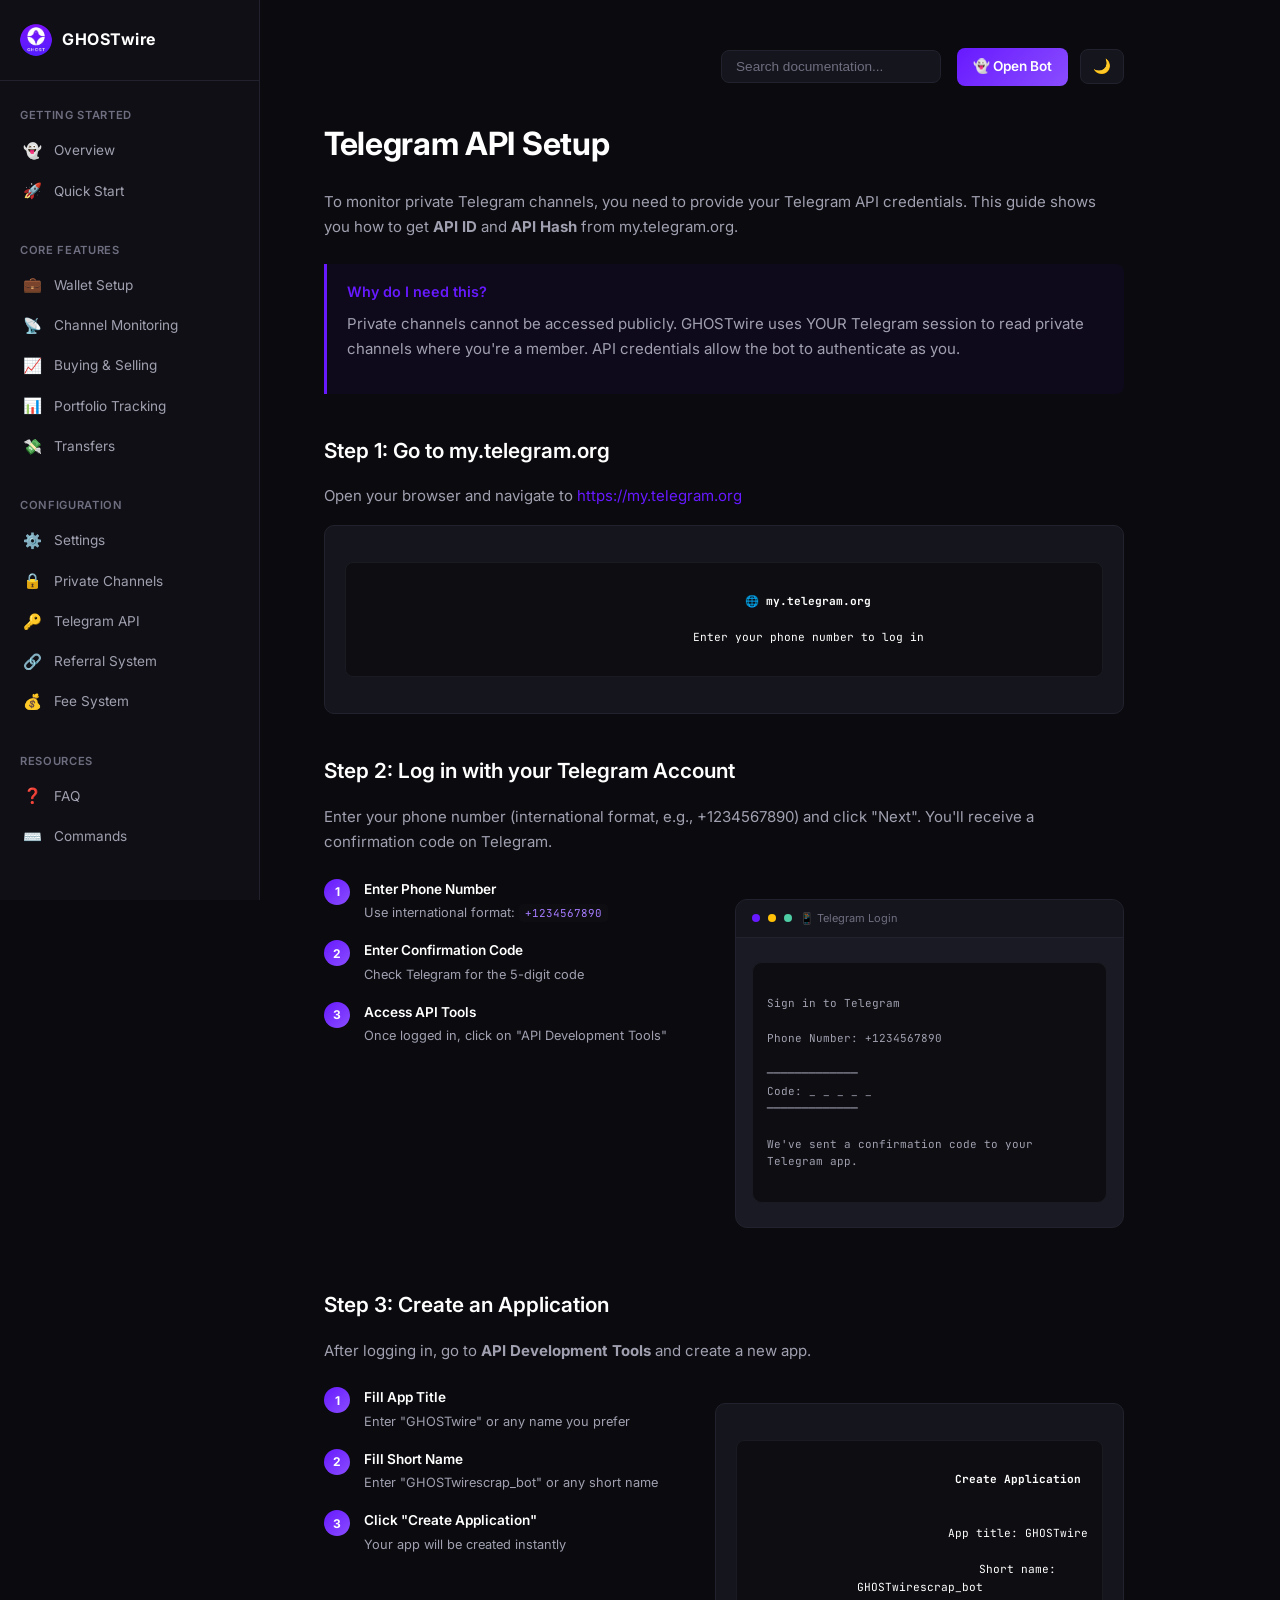
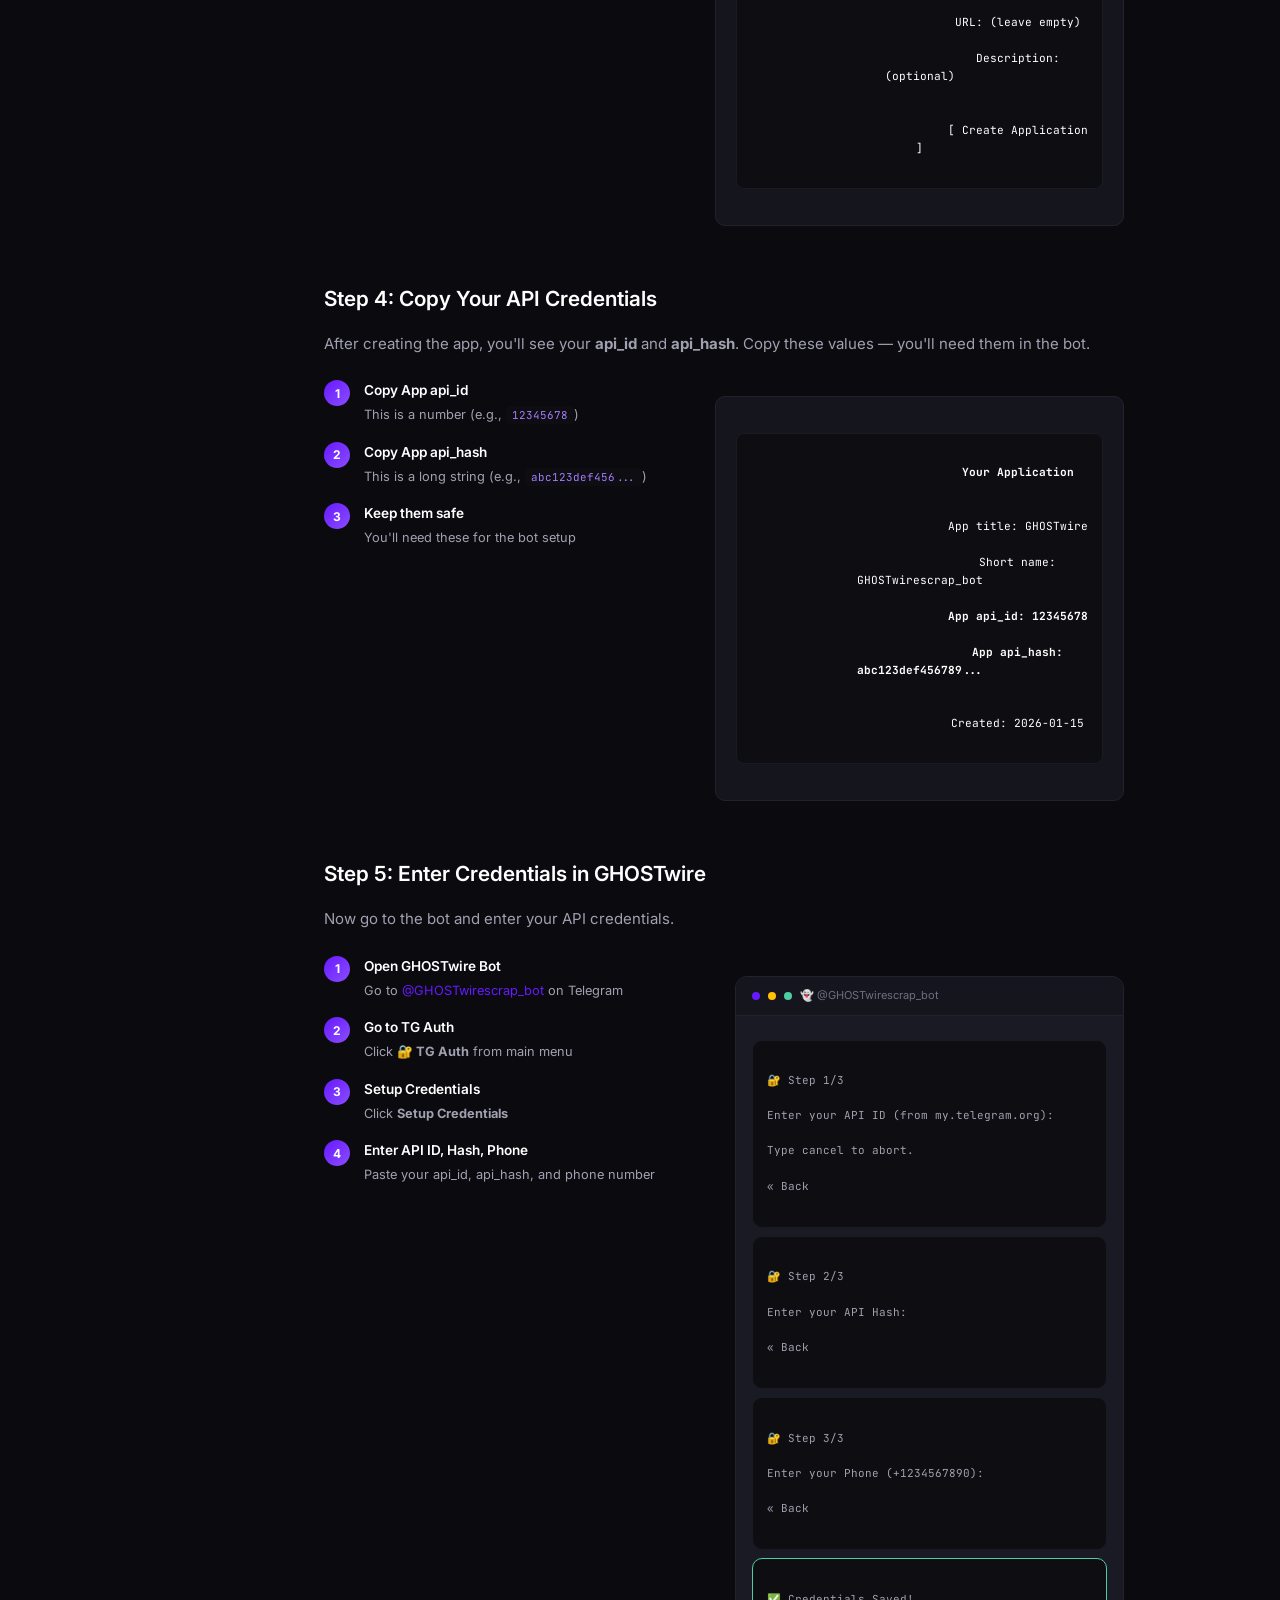
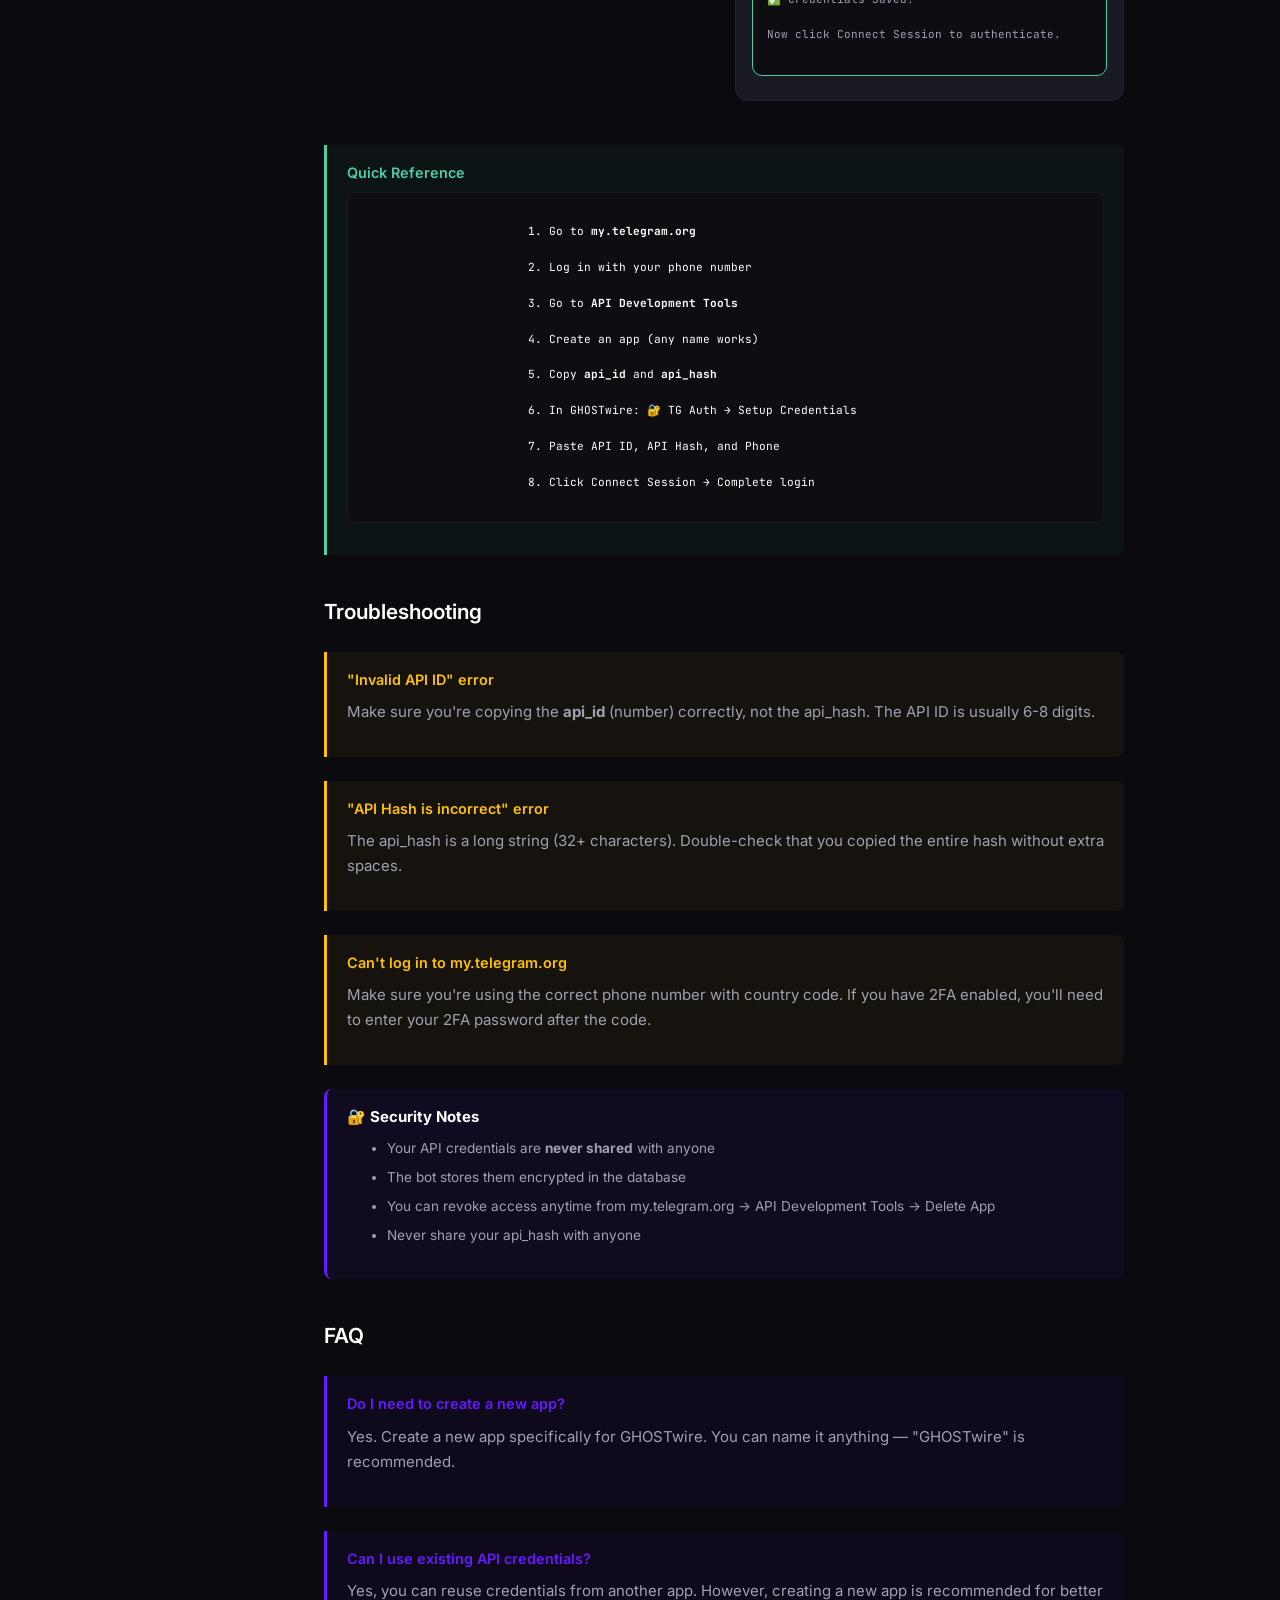
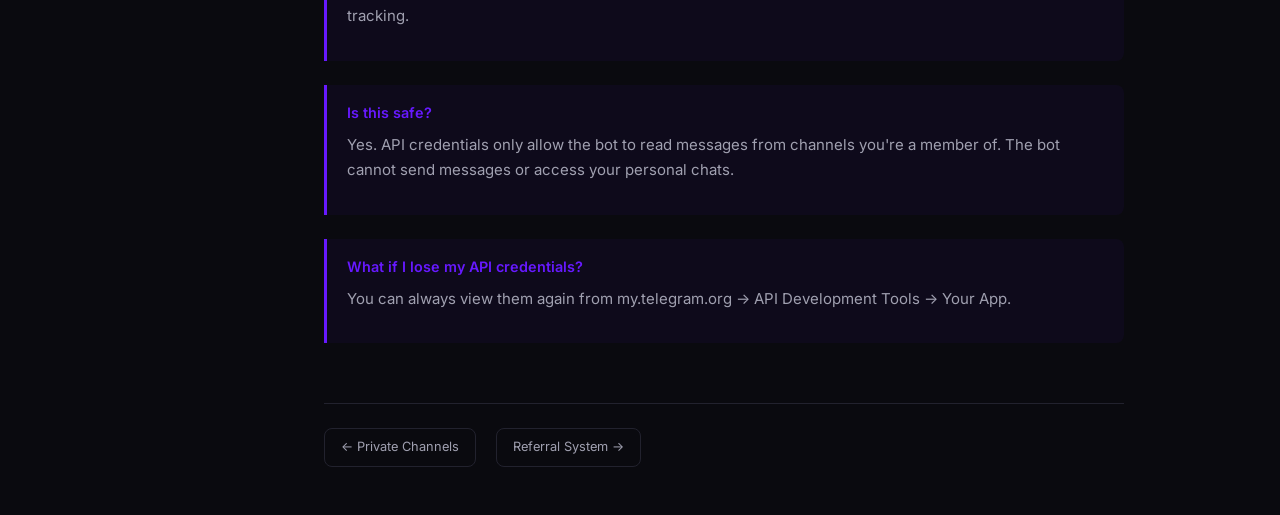
==== api.html @ 60d506a1 "first commit" ====
<!DOCTYPE html>
<html lang="en" data-theme="dark">
<head>
    <meta charset="UTF-8">
    <meta name="viewport" content="width=device-width, initial-scale=1.0">
    <title>Telegram API Setup - GHOSTwire</title>
    <link href="https://fonts.googleapis.com/css2?family=Inter:wght@400;500;600;700;800&family=JetBrains+Mono:wght@400;500&display=swap" rel="stylesheet">
    <style>
        * {
            margin: 0;
            padding: 0;
            box-sizing: border-box;
        }

        :root {
            --bg-primary: #0a0a0f;
            --bg-secondary: #0f0f15;
            --bg-tertiary: #15151d;
            --bg-card: #1a1a24;
            --bg-code: #0d0d12;
            --accent-primary: #6719ff;
            --accent-secondary: #8a4dff;
            --accent-gradient: linear-gradient(135deg, #6719ff, #8a4dff);
            --text-primary: #ffffff;
            --text-secondary: #a0a0b0;
            --text-tertiary: #6e6e80;
            --border-primary: #22222e;
            --border-secondary: #1a1a22;
            --success: #4ecca3;
            --warning: #ffc107;
            --danger: #e94560;
            --sidebar-width: 260px;
            --font-mono: 'JetBrains Mono', 'Fira Code', monospace;
            --font-sans: 'Inter', -apple-system, BlinkMacSystemFont, sans-serif;
        }

        [data-theme="light"] {
            --bg-primary: #ffffff;
            --bg-secondary: #fafafa;
            --bg-tertiary: #f0f0f0;
            --bg-card: #ffffff;
            --bg-code: #f5f5f5;
            --text-primary: #1a1a2e;
            --text-secondary: #5a5a6e;
            --text-tertiary: #8a8a9e;
            --border-primary: #e0e0e8;
            --border-secondary: #ececf0;
        }

        html, body {
            overflow-x: hidden;
            width: 100%;
        }

        body {
            font-family: var(--font-sans);
            background: var(--bg-primary);
            color: var(--text-primary);
            line-height: 1.6;
            font-size: 15px;
        }

        /* Layout */
        .page-wrapper {
            display: flex;
            min-height: 100vh;
            width: 100%;
        }

        /* Sidebar */
        .sidebar {
            width: var(--sidebar-width);
            background: var(--bg-secondary);
            border-right: 1px solid var(--border-primary);
            position: fixed;
            top: 0;
            left: 0;
            bottom: 0;
            overflow-y: auto;
            z-index: 100;
            transition: transform 0.3s ease;
            display: flex;
            flex-direction: column;
        }

        .sidebar-header {
            padding: 24px 20px;
            border-bottom: 1px solid var(--border-primary);
        }

        .logo {
            display: flex;
            align-items: center;
            gap: 10px;
            text-decoration: none;
        }

        /* Logo Image */
        .logo-image {
            width: 32px;
            height: 32px;
            border-radius: 50%;
            object-fit: cover;
        }

        .logo-text {
            font-weight: 700;
            font-size: 1rem;
            letter-spacing: 0.5px;
            color: var(--text-primary);
        }

        .sidebar-nav {
            flex: 1;
            padding: 20px 0;
        }

        .sidebar-section {
            margin-bottom: 24px;
        }

        .sidebar-section-title {
            padding: 6px 20px;
            font-size: 0.7rem;
            text-transform: uppercase;
            letter-spacing: 0.06em;
            color: var(--text-tertiary);
            font-weight: 600;
        }

        .sidebar-link {
            display: flex;
            align-items: center;
            gap: 10px;
            padding: 8px 20px;
            color: var(--text-secondary);
            transition: all 0.2s;
            font-size: 0.85rem;
            text-decoration: none;
        }

        .sidebar-link:hover {
            color: var(--text-primary);
            background: var(--bg-tertiary);
        }

        .sidebar-link.active {
            color: var(--accent-primary);
            background: rgba(103, 25, 255, 0.08);
        }

        .sidebar-link .icon {
            font-size: 0.95rem;
            width: 24px;
            text-align: center;
        }

        /* Sidebar Footer */
        .sidebar-footer {
            padding: 20px;
            border-top: 1px solid var(--border-primary);
            font-size: 0.7rem;
            color: var(--text-tertiary);
            text-align: center;
        }

        .sidebar-footer a {
            color: var(--text-tertiary);
            text-decoration: none;
        }

        .sidebar-footer a:hover {
            color: var(--accent-primary);
        }

        /* Main Content */
        .main-content {
            flex: 1;
            margin-left: var(--sidebar-width);
            padding: 48px 64px;
            min-height: 100vh;
            width: calc(100% - var(--sidebar-width));
            background: var(--bg-primary);
        }

        .content-container {
            max-width: 800px;
            width: 100%;
        }

        /* Typography */
        h1 {
            font-size: 2rem;
            font-weight: 700;
            margin-bottom: 20px;
            letter-spacing: -0.01em;
            color: var(--text-primary);
        }

        h2 {
            font-size: 1.3rem;
            font-weight: 600;
            margin-top: 40px;
            margin-bottom: 16px;
            color: var(--text-primary);
        }

        h3 {
            font-size: 1rem;
            font-weight: 600;
            margin-top: 24px;
            margin-bottom: 12px;
            color: var(--text-primary);
        }

        h4 {
            font-size: 0.9rem;
            font-weight: 600;
            margin-top: 16px;
            margin-bottom: 8px;
            color: var(--text-primary);
        }

        p {
            margin-bottom: 16px;
            color: var(--text-secondary);
            line-height: 1.7;
        }

        a {
            color: var(--accent-primary);
            text-decoration: none;
        }

        a:hover {
            text-decoration: underline;
        }

        code {
            font-family: var(--font-mono);
            font-size: 0.85em;
            background: var(--bg-code);
            padding: 2px 6px;
            border-radius: 4px;
            color: #a67cff;
        }

        /* Top Navigation */
        .top-nav {
            display: flex;
            justify-content: flex-end;
            align-items: center;
            padding: 0 0 32px 0;
            gap: 16px;
        }

        .search-box {
            background: var(--bg-tertiary);
            border: 1px solid var(--border-primary);
            border-radius: 8px;
            padding: 8px 14px;
            color: var(--text-primary);
            font-size: 0.85rem;
            width: 220px;
            transition: all 0.2s;
        }

        .search-box:focus {
            outline: none;
            border-color: var(--accent-primary);
        }

        .search-box::placeholder {
            color: var(--text-tertiary);
        }

        .theme-toggle {
            background: var(--bg-tertiary);
            border: 1px solid var(--border-primary);
            color: var(--text-primary);
            padding: 8px 12px;
            border-radius: 8px;
            cursor: pointer;
            font-size: 0.9rem;
        }

        .open-bot-btn {
            padding: 8px 16px;
            background: var(--accent-gradient);
            color: white;
            border-radius: 8px;
            text-decoration: none;
            font-weight: 600;
            font-size: 0.85rem;
            border: none;
        }

        .open-bot-btn:hover {
            opacity: 0.9;
            text-decoration: none;
        }

        /* Callouts */
        .callout {
            border-left: 3px solid;
            border-radius: 0 8px 8px 0;
            padding: 16px 20px;
            margin: 24px 0;
            background: var(--bg-card);
        }

        .callout-info {
            border-color: #6719ff;
            background: rgba(103, 25, 255, 0.05);
        }

        .callout-warning {
            border-color: #ffc107;
            background: rgba(255, 193, 7, 0.05);
        }

        .callout-success {
            border-color: #4ecca3;
            background: rgba(78, 204, 163, 0.05);
        }

        .callout-title {
            font-weight: 600;
            margin-bottom: 8px;
            font-size: 0.9rem;
        }

        .callout-info .callout-title { color: #6719ff; }
        .callout-warning .callout-title { color: #ffc107; }
        .callout-success .callout-title { color: #4ecca3; }

        /* Bot Preview */
        .bot-preview {
            background: var(--bg-card);
            border: 1px solid var(--border-primary);
            border-radius: 12px;
            overflow: hidden;
            margin: 20px 0;
        }

        .bot-preview-header {
            background: var(--bg-tertiary);
            padding: 10px 16px;
            display: flex;
            align-items: center;
            gap: 8px;
            font-size: 11px;
            color: var(--text-tertiary);
            border-bottom: 1px solid var(--border-primary);
        }

        .bot-preview-header .dot {
            width: 8px;
            height: 8px;
            border-radius: 50%;
        }
        .dot-red { background: #6719ff; }
        .dot-yellow { background: #ffc107; }
        .dot-green { background: #4ecca3; }

        .bot-preview-body {
            padding: 16px;
        }

        .bot-message {
            background: var(--bg-code);
            border-radius: 10px;
            padding: 14px;
            margin: 8px 0;
            color: var(--text-secondary);
            font-family: var(--font-mono);
            font-size: 11px;
            white-space: pre-wrap;
            word-break: break-word;
            border: 1px solid var(--border-secondary);
        }

        .bot-message.success {
            border-color: #4ecca3;
        }

        .bot-buttons {
            display: flex;
            flex-wrap: wrap;
            gap: 6px;
            margin-top: 12px;
        }

        .bot-button {
            background: var(--bg-tertiary);
            border: 1px solid var(--border-primary);
            color: var(--text-primary);
            padding: 6px 10px;
            border-radius: 6px;
            font-size: 10px;
            cursor: default;
            transition: all 0.2s;
        }

        .bot-button:hover {
            border-color: var(--accent-primary);
        }

        /* Step with Preview */
        .step-with-preview {
            display: flex;
            flex-wrap: wrap;
            gap: 24px;
            margin: 24px 0;
        }

        .step-with-preview > div {
            flex: 1;
            min-width: 240px;
        }

        /* Steps */
        .steps {
            counter-reset: step;
            list-style: none;
            padding: 0;
        }

        .step {
            counter-increment: step;
            position: relative;
            padding-left: 40px;
            margin-bottom: 16px;
        }

        .step::before {
            content: counter(step);
            position: absolute;
            left: 0;
            top: 0;
            width: 26px;
            height: 26px;
            background: var(--accent-gradient);
            border-radius: 50%;
            display: flex;
            align-items: center;
            justify-content: center;
            font-weight: 700;
            font-size: 0.75rem;
            color: white;
        }

        .step-title {
            font-weight: 600;
            font-size: 0.85rem;
            margin-bottom: 2px;
        }

        .step p {
            font-size: 0.8rem;
            margin-bottom: 0;
        }

        /* Card Grid */
        .card-grid {
            display: flex;
            flex-wrap: wrap;
            gap: 20px;
            margin: 32px 0;
        }

        .card {
            flex: 1;
            min-width: 200px;
            background: var(--bg-card);
            border: 1px solid var(--border-primary);
            border-radius: 10px;
            padding: 20px;
            transition: all 0.2s;
        }

        .card:hover {
            border-color: var(--accent-primary);
            transform: translateY(-2px);
        }

        .card-icon {
            font-size: 1.5rem;
            margin-bottom: 10px;
        }

        .card-title {
            font-weight: 600;
            margin-bottom: 6px;
            font-size: 0.9rem;
        }

        .card-desc {
            color: var(--text-secondary);
            font-size: 0.75rem;
            line-height: 1.5;
        }

        /* Info Box */
        .info-box {
            background: rgba(103, 25, 255, 0.08);
            border-left: 3px solid #6719ff;
            padding: 16px 20px;
            border-radius: 8px;
            margin: 24px 0;
        }

        /* Code Block */
        .code-block {
            background: var(--bg-code);
            border-radius: 8px;
            padding: 12px;
            font-family: var(--font-mono);
            font-size: 0.7rem;
            overflow-x: auto;
            white-space: pre-wrap;
            word-break: break-word;
            border: 1px solid var(--border-secondary);
            margin: 16px 0;
        }

        /* Screenshot Placeholder */
        .screenshot-placeholder {
            background: var(--bg-tertiary);
            border: 1px solid var(--border-primary);
            border-radius: 10px;
            padding: 20px;
            text-align: center;
            margin: 16px 0;
        }

        .screenshot-placeholder img {
            max-width: 100%;
            border-radius: 8px;
        }

        /* Lists */
        ul {
            color: var(--text-secondary);
            padding-left: 20px;
            margin-bottom: 16px;
            line-height: 1.7;
        }

        li {
            margin-bottom: 6px;
            font-size: 0.85rem;
        }

        /* Page Footer */
        .page-footer {
            margin-top: 60px;
            padding-top: 24px;
            border-top: 1px solid var(--border-primary);
            display: flex;
            justify-content: space-between;
            flex-wrap: wrap;
            gap: 16px;
        }

        .footer-nav {
            display: flex;
            gap: 20px;
            flex-wrap: wrap;
        }

        .footer-nav a {
            display: flex;
            align-items: center;
            gap: 8px;
            padding: 8px 16px;
            border: 1px solid var(--border-primary);
            border-radius: 8px;
            transition: all 0.2s;
            text-decoration: none;
            color: var(--text-secondary);
            font-size: 0.8rem;
        }

        .footer-nav a:hover {
            border-color: var(--accent-primary);
            color: var(--accent-primary);
            text-decoration: none;
        }

        /* Mobile Menu */
        .mobile-menu-btn {
            display: none;
            position: fixed;
            top: 16px;
            left: 16px;
            z-index: 200;
            background: var(--bg-card);
            border: 1px solid var(--border-primary);
            color: var(--text-primary);
            padding: 10px;
            border-radius: 8px;
            cursor: pointer;
        }

        /* Search Results */
        #search-results {
            position: absolute;
            top: 100%;
            right: 0;
            width: 280px;
            background: var(--bg-card);
            border: 1px solid var(--border-primary);
            border-radius: 8px;
            margin-top: 4px;
            max-height: 300px;
            overflow-y: auto;
            z-index: 1000;
            box-shadow: 0 8px 24px rgba(0,0,0,0.3);
        }

        #search-results a {
            display: block;
            padding: 10px 14px;
            color: var(--text-primary);
            border-bottom: 1px solid var(--border-secondary);
            text-decoration: none;
            font-size: 0.8rem;
        }

        #search-results a:hover {
            background: var(--bg-tertiary);
        }

        /* Responsive */
        @media (max-width: 1024px) {
            .sidebar {
                transform: translateX(-100%);
            }
            .sidebar.open {
                transform: translateX(0);
            }
            .main-content {
                margin-left: 0;
                padding: 24px;
                width: 100%;
            }
            .mobile-menu-btn {
                display: block;
            }
        }

        @media (max-width: 768px) {
            .main-content {
                padding: 20px;
            }
            .top-nav {
                justify-content: space-between;
                flex-wrap: wrap;
            }
            .search-box {
                width: 180px;
            }
            .step-with-preview {
                flex-direction: column;
            }
            .step-with-preview > div {
                min-width: 100%;
            }
            .card-grid {
                flex-direction: column;
            }
            .card {
                min-width: 100%;
            }
            .footer-nav {
                flex-direction: column;
                width: 100%;
            }
            .footer-nav a {
                justify-content: center;
            }
        }
    </style>
</head>
<body>
    <div id="sidebar-overlay" style="display:none; position:fixed; inset:0; background:rgba(0,0,0,0.5); z-index:99;"></div>
    
    <div class="page-wrapper">
        <button class="mobile-menu-btn" id="mobile-menu-btn">☰</button>
        
        <aside class="sidebar" id="sidebar">
            <div class="sidebar-header">
    <a href="/index.html" class="logo">
        <div class="logo-icon" style="background-image: url('/assets/images/logo.png'); background-size: cover; background-position: center; width: 32px; height: 32px; border-radius: 50%;"></div>
        <span class="logo-text">GHOSTwire</span>
    </a>
</div>
            <nav class="sidebar-nav">
                <div class="sidebar-section">
                    <div class="sidebar-section-title">Getting Started</div>
                    <a href="/index.html" class="sidebar-link"><span class="icon">👻</span> Overview</a>
                    <a href="/getting-started.html" class="sidebar-link"><span class="icon">🚀</span> Quick Start</a>
                </div>
                <div class="sidebar-section">
                    <div class="sidebar-section-title">Core Features</div>
                    <a href="/wallet.html" class="sidebar-link"><span class="icon">💼</span> Wallet Setup</a>
                    <a href="/channels.html" class="sidebar-link"><span class="icon">📡</span> Channel Monitoring</a>
                    <a href="/trading.html" class="sidebar-link"><span class="icon">📈</span> Buying & Selling</a>
                    <a href="/portfolio.html" class="sidebar-link"><span class="icon">📊</span> Portfolio Tracking</a>
                    <a href="/transfers.html" class="sidebar-link"><span class="icon">💸</span> Transfers</a>
                </div>
                <div class="sidebar-section">
    <div class="sidebar-section-title">Configuration</div>
    <a href="/settings.html" class="sidebar-link"><span class="icon">⚙️</span> Settings</a>
    <a href="/private-channels.html" class="sidebar-link"><span class="icon">🔒</span> Private Channels</a>
    <a href="/api.html" class="sidebar-link"><span class="icon">🔑</span> Telegram API</a>
    <a href="/referrals.html" class="sidebar-link"><span class="icon">🔗</span> Referral System</a>
    <a href="/fees.html" class="sidebar-link"><span class="icon">💰</span> Fee System</a>
</div>
                <div class="sidebar-section">
                    <div class="sidebar-section-title">Resources</div>
                    <a href="/faq.html" class="sidebar-link"><span class="icon">❓</span> FAQ</a>
                    <a href="/commands.html" class="sidebar-link"><span class="icon">⌨️</span> Commands</a>
                </div>
            </nav>
            <div class="sidebar-footer">
                <p>© 2026 GHOSTwire</p>
                <p><a href="https://t.me/GHOSTwirescrap_bot" target="_blank">@GHOSTwirescrap_bot</a></p>
            </div>
        </aside>
        
        <main class="main-content">
            <div class="content-container">
                <div class="top-nav">
                    <div style="position: relative;">
                        <input type="text" class="search-box" id="search-box" placeholder="Search documentation...">
                    </div>
                    <div style="display: flex; align-items: center; gap: 12px;">
                        <a href="https://t.me/GHOSTwirescrap_bot" target="_blank" class="open-bot-btn">👻 Open Bot</a>
                        <button class="theme-toggle" id="theme-toggle">🌙</button>
                    </div>
                </div>

                <h1>Telegram API Setup</h1>
                <p>To monitor private Telegram channels, you need to provide your Telegram API credentials. This guide shows you how to get <strong>API ID</strong> and <strong>API Hash</strong> from my.telegram.org.</p>

                <div class="callout callout-info">
                    <div class="callout-title">Why do I need this?</div>
                    <p>Private channels cannot be accessed publicly. GHOSTwire uses YOUR Telegram session to read private channels where you're a member. API credentials allow the bot to authenticate as you.</p>
                </div>

                <!-- ============================================ -->
                <!-- STEP 1: Go to my.telegram.org                 -->
                <!-- ============================================ -->
                <h2>Step 1: Go to my.telegram.org</h2>
                <p>Open your browser and navigate to <a href="https://my.telegram.org" target="_blank">https://my.telegram.org</a></p>

                <div class="screenshot-placeholder">
                    <div class="code-block" style="text-align: center;">
                        🌐 <strong>my.telegram.org</strong><br>
                        Enter your phone number to log in
                    </div>
                </div>

                <!-- ============================================ -->
                <!-- STEP 2: Log in with your Telegram account     -->
                <!-- ============================================ -->
                <h2>Step 2: Log in with your Telegram Account</h2>
                <p>Enter your phone number (international format, e.g., +1234567890) and click "Next". You'll receive a confirmation code on Telegram.</p>

                <div class="step-with-preview">
                    <div>
                        <div class="steps">
                            <div class="step">
                                <div class="step-title">Enter Phone Number</div>
                                <p>Use international format: <code>+1234567890</code></p>
                            </div>
                            <div class="step">
                                <div class="step-title">Enter Confirmation Code</div>
                                <p>Check Telegram for the 5-digit code</p>
                            </div>
                            <div class="step">
                                <div class="step-title">Access API Tools</div>
                                <p>Once logged in, click on "API Development Tools"</p>
                            </div>
                        </div>
                    </div>
                    <div class="bot-preview">
                        <div class="bot-preview-header">
                            <span class="dot dot-red"></span>
                            <span class="dot dot-yellow"></span>
                            <span class="dot dot-green"></span>
                            <span>📱 Telegram Login</span>
                        </div>
                        <div class="bot-preview-body">
                            <div class="bot-message">
Sign in to Telegram

Phone Number: +1234567890

─────────────
Code: _ _ _ _ _
─────────────

We've sent a confirmation code to your Telegram app.
                            </div>
                        </div>
                    </div>
                </div>

                <!-- ============================================ -->
                <!-- STEP 3: Create an App                        -->
                <!-- ============================================ -->
                <h2>Step 3: Create an Application</h2>
                <p>After logging in, go to <strong>API Development Tools</strong> and create a new app.</p>

                <div class="step-with-preview">
                    <div>
                        <div class="steps">
                            <div class="step">
                                <div class="step-title">Fill App Title</div>
                                <p>Enter "GHOSTwire" or any name you prefer</p>
                            </div>
                            <div class="step">
                                <div class="step-title">Fill Short Name</div>
                                <p>Enter "GHOSTwirescrap_bot" or any short name</p>
                            </div>
                            <div class="step">
                                <div class="step-title">Click "Create Application"</div>
                                <p>Your app will be created instantly</p>
                            </div>
                        </div>
                    </div>
                    <div class="screenshot-placeholder">
                        <div class="code-block">
                            <strong>Create Application</strong><br><br>
                            App title: GHOSTwire<br>
                            Short name: GHOSTwirescrap_bot<br>
                            URL: (leave empty)<br>
                            Description: (optional)<br><br>
                            [ Create Application ]
                        </div>
                    </div>
                </div>

                <!-- ============================================ -->
                <!-- STEP 4: Copy Your Credentials                -->
                <!-- ============================================ -->
                <h2>Step 4: Copy Your API Credentials</h2>
                <p>After creating the app, you'll see your <strong>api_id</strong> and <strong>api_hash</strong>. Copy these values — you'll need them in the bot.</p>

                <div class="step-with-preview">
                    <div>
                        <div class="steps">
                            <div class="step">
                                <div class="step-title">Copy App api_id</div>
                                <p>This is a number (e.g., <code>12345678</code>)</p>
                            </div>
                            <div class="step">
                                <div class="step-title">Copy App api_hash</div>
                                <p>This is a long string (e.g., <code>abc123def456...</code>)</p>
                            </div>
                            <div class="step">
                                <div class="step-title">Keep them safe</div>
                                <p>You'll need these for the bot setup</p>
                            </div>
                        </div>
                    </div>
                    <div class="screenshot-placeholder">
                        <div class="code-block">
                            <strong>Your Application</strong><br><br>
                            App title: GHOSTwire<br>
                            Short name: GHOSTwirescrap_bot<br>
                            <strong>App api_id: 12345678</strong><br>
                            <strong>App api_hash: abc123def456789...</strong><br><br>
                            Created: 2026-01-15
                        </div>
                    </div>
                </div>

                <!-- ============================================ -->
                <!-- STEP 5: Enter Credentials in GHOSTwire       -->
                <!-- ============================================ -->
                <h2>Step 5: Enter Credentials in GHOSTwire</h2>
                <p>Now go to the bot and enter your API credentials.</p>

                <div class="step-with-preview">
                    <div>
                        <div class="steps">
                            <div class="step">
                                <div class="step-title">Open GHOSTwire Bot</div>
                                <p>Go to <a href="https://t.me/GHOSTwirescrap_bot" target="_blank">@GHOSTwirescrap_bot</a> on Telegram</p>
                            </div>
                            <div class="step">
                                <div class="step-title">Go to TG Auth</div>
                                <p>Click <strong>🔐 TG Auth</strong> from main menu</p>
                            </div>
                            <div class="step">
                                <div class="step-title">Setup Credentials</div>
                                <p>Click <strong>Setup Credentials</strong></p>
                            </div>
                            <div class="step">
                                <div class="step-title">Enter API ID, Hash, Phone</div>
                                <p>Paste your api_id, api_hash, and phone number</p>
                            </div>
                        </div>
                    </div>
                    <div class="bot-preview">
                        <div class="bot-preview-header">
                            <span class="dot dot-red"></span>
                            <span class="dot dot-yellow"></span>
                            <span class="dot dot-green"></span>
                            <span>👻 @GHOSTwirescrap_bot</span>
                        </div>
                        <div class="bot-preview-body">
                            <div class="bot-message">
🔐 Step 1/3

Enter your API ID (from my.telegram.org):

Type cancel to abort.

« Back
                            </div>
                            <div class="bot-message">
🔐 Step 2/3

Enter your API Hash:

« Back
                            </div>
                            <div class="bot-message">
🔐 Step 3/3

Enter your Phone (+1234567890):

« Back
                            </div>
                            <div class="bot-message success">
✅ Credentials Saved!

Now click Connect Session to authenticate.
                            </div>
                        </div>
                    </div>
                </div>

                <!-- ============================================ -->
                <!-- QUICK REFERENCE                              -->
                <!-- ============================================ -->
                <div class="callout callout-success">
                    <div class="callout-title">Quick Reference</div>
                    <div class="code-block" style="margin-top: 8px;">
                        1. Go to <strong>my.telegram.org</strong><br>
                        2. Log in with your phone number<br>
                        3. Go to <strong>API Development Tools</strong><br>
                        4. Create an app (any name works)<br>
                        5. Copy <strong>api_id</strong> and <strong>api_hash</strong><br>
                        6. In GHOSTwire: 🔐 TG Auth → Setup Credentials<br>
                        7. Paste API ID, API Hash, and Phone<br>
                        8. Click Connect Session → Complete login
                    </div>
                </div>

                <!-- ============================================ -->
                <!-- TROUBLESHOOTING                              -->
                <!-- ============================================ -->
                <h2>Troubleshooting</h2>

                <div class="callout callout-warning">
                    <div class="callout-title">"Invalid API ID" error</div>
                    <p>Make sure you're copying the <strong>api_id</strong> (number) correctly, not the api_hash. The API ID is usually 6-8 digits.</p>
                </div>

                <div class="callout callout-warning">
                    <div class="callout-title">"API Hash is incorrect" error</div>
                    <p>The api_hash is a long string (32+ characters). Double-check that you copied the entire hash without extra spaces.</p>
                </div>

                <div class="callout callout-warning">
                    <div class="callout-title">Can't log in to my.telegram.org</div>
                    <p>Make sure you're using the correct phone number with country code. If you have 2FA enabled, you'll need to enter your 2FA password after the code.</p>
                </div>

                <!-- ============================================ -->
                <!-- SECURITY NOTES                               -->
                <!-- ============================================ -->
                <div class="info-box">
                    <strong>🔐 Security Notes</strong>
                    <ul style="margin-top: 8px; margin-left: 20px;">
                        <li>Your API credentials are <strong>never shared</strong> with anyone</li>
                        <li>The bot stores them encrypted in the database</li>
                        <li>You can revoke access anytime from my.telegram.org → API Development Tools → Delete App</li>
                        <li>Never share your api_hash with anyone</li>
                    </ul>
                </div>

                <!-- ============================================ -->
                <!-- FAQ                                           -->
                <!-- ============================================ -->
                <h2>FAQ</h2>
                
                <div class="callout callout-info">
                    <div class="callout-title">Do I need to create a new app?</div>
                    <p>Yes. Create a new app specifically for GHOSTwire. You can name it anything — "GHOSTwire" is recommended.</p>
                </div>
                
                <div class="callout callout-info">
                    <div class="callout-title">Can I use existing API credentials?</div>
                    <p>Yes, you can reuse credentials from another app. However, creating a new app is recommended for better tracking.</p>
                </div>
                
                <div class="callout callout-info">
                    <div class="callout-title">Is this safe?</div>
                    <p>Yes. API credentials only allow the bot to read messages from channels you're a member of. The bot cannot send messages or access your personal chats.</p>
                </div>
                
                <div class="callout callout-info">
                    <div class="callout-title">What if I lose my API credentials?</div>
                    <p>You can always view them again from my.telegram.org → API Development Tools → Your App.</p>
                </div>

                <div class="page-footer">
                    <div class="footer-nav">
                        <a href="/private-channels.html">← Private Channels</a>
                        <a href="/referrals.html">Referral System →</a>
                    </div>
                </div>
            </div>
        </main>
    </div>

    <script>
        function initTheme() {
            const savedTheme = localStorage.getItem('theme') || 'dark';
            document.documentElement.setAttribute('data-theme', savedTheme);
            const toggleBtn = document.getElementById('theme-toggle');
            if (toggleBtn) {
                toggleBtn.addEventListener('click', () => {
                    const current = document.documentElement.getAttribute('data-theme');
                    const next = current === 'dark' ? 'light' : 'dark';
                    document.documentElement.setAttribute('data-theme', next);
                    localStorage.setItem('theme', next);
                    toggleBtn.textContent = next === 'dark' ? '🌙' : '☀️';
                });
                toggleBtn.textContent = savedTheme === 'dark' ? '🌙' : '☀️';
            }
        }

        function initSidebar() {
            const sidebar = document.getElementById('sidebar');
            const menuBtn = document.getElementById('mobile-menu-btn');
            const overlay = document.getElementById('sidebar-overlay');
            
            if (menuBtn && sidebar) {
                menuBtn.addEventListener('click', () => {
                    sidebar.classList.toggle('open');
                    if (overlay) overlay.style.display = 'block';
                });
            }
            
            if (overlay) {
                overlay.addEventListener('click', () => {
                    sidebar.classList.remove('open');
                    overlay.style.display = 'none';
                });
            }
        }

        function initSearch() {
            const searchBox = document.getElementById('search-box');
            if (!searchBox) return;
            
            const searchData = [
                { title: 'Overview', url: '/index.html' },
                { title: 'Quick Start', url: '/getting-started.html' },
                { title: 'Wallet Setup', url: '/wallet.html' },
                { title: 'Channel Monitoring', url: '/channels.html' },
                { title: 'Buying & Selling', url: '/trading.html' },
                { title: 'Portfolio Tracking', url: '/portfolio.html' },
                { title: 'Transfers', url: '/transfers.html' },
                { title: 'Settings', url: '/settings.html' },
                { title: 'Private Channels', url: '/private-channels.html' },
                { title: 'Telegram API Setup', url: '/api.html' },
                { title: 'Referral System', url: '/referrals.html' },
                { title: 'Fee System', url: '/fees.html' },
                { title: 'FAQ', url: '/faq.html' },
                { title: 'Commands', url: '/commands.html' },
            ];
            
            let dropdown = null;
            
            searchBox.addEventListener('input', (e) => {
                const query = e.target.value.toLowerCase();
                
                if (!dropdown) {
                    dropdown = document.createElement('div');
                    dropdown.id = 'search-results';
                    searchBox.parentElement.style.position = 'relative';
                    searchBox.parentElement.appendChild(dropdown);
                }
                
                if (query) {
                    const results = searchData.filter(d => d.title.toLowerCase().includes(query));
                    if (results.length > 0) {
                        dropdown.innerHTML = results.map(r => `<a href="${r.url}">${r.title}</a>`).join('');
                        dropdown.style.display = 'block';
                    } else {
                        dropdown.style.display = 'none';
                    }
                } else {
                    dropdown.style.display = 'none';
                }
            });
            
            document.addEventListener('click', (e) => {
                if (dropdown && !searchBox.contains(e.target) && !dropdown.contains(e.target)) {
                    dropdown.style.display = 'none';
                }
            });
        }

        document.addEventListener('DOMContentLoaded', () => {
            initTheme();
            initSidebar();
            initSearch();
        });
    </script>
</body>
</html>
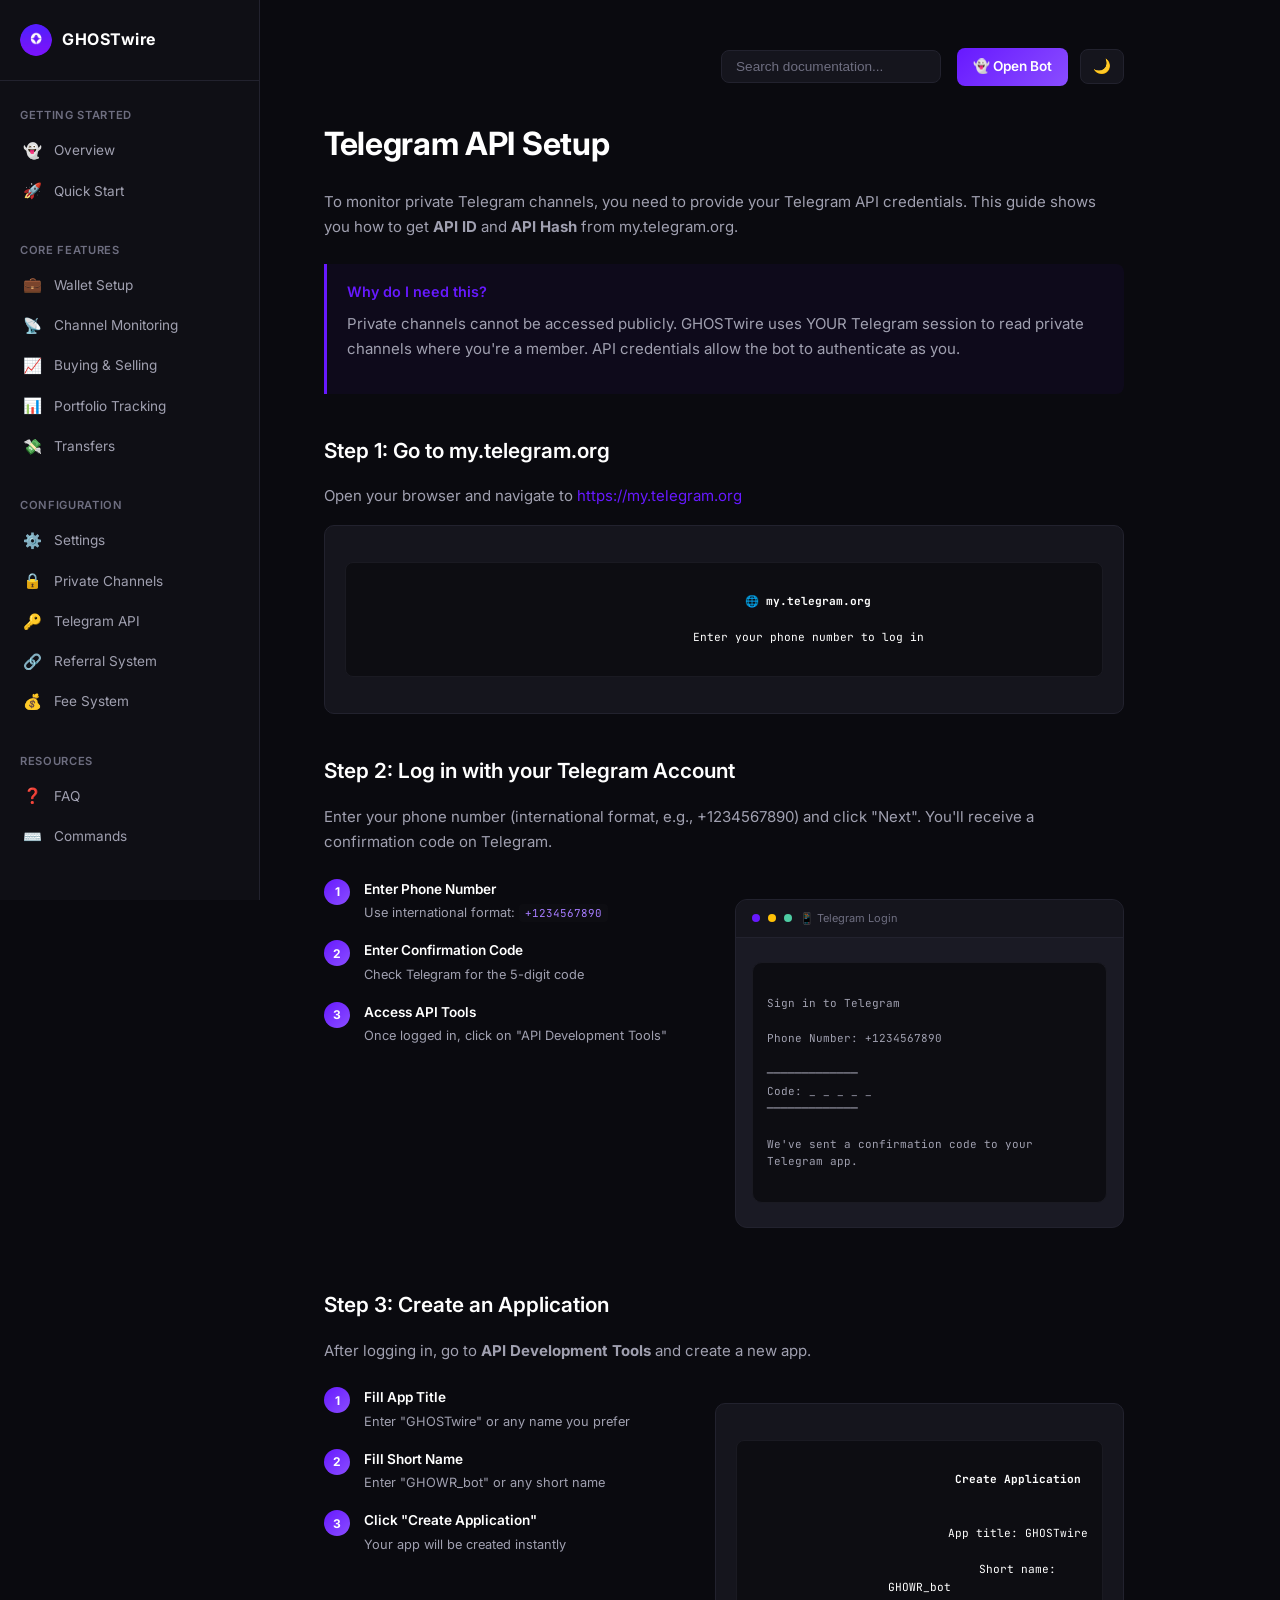
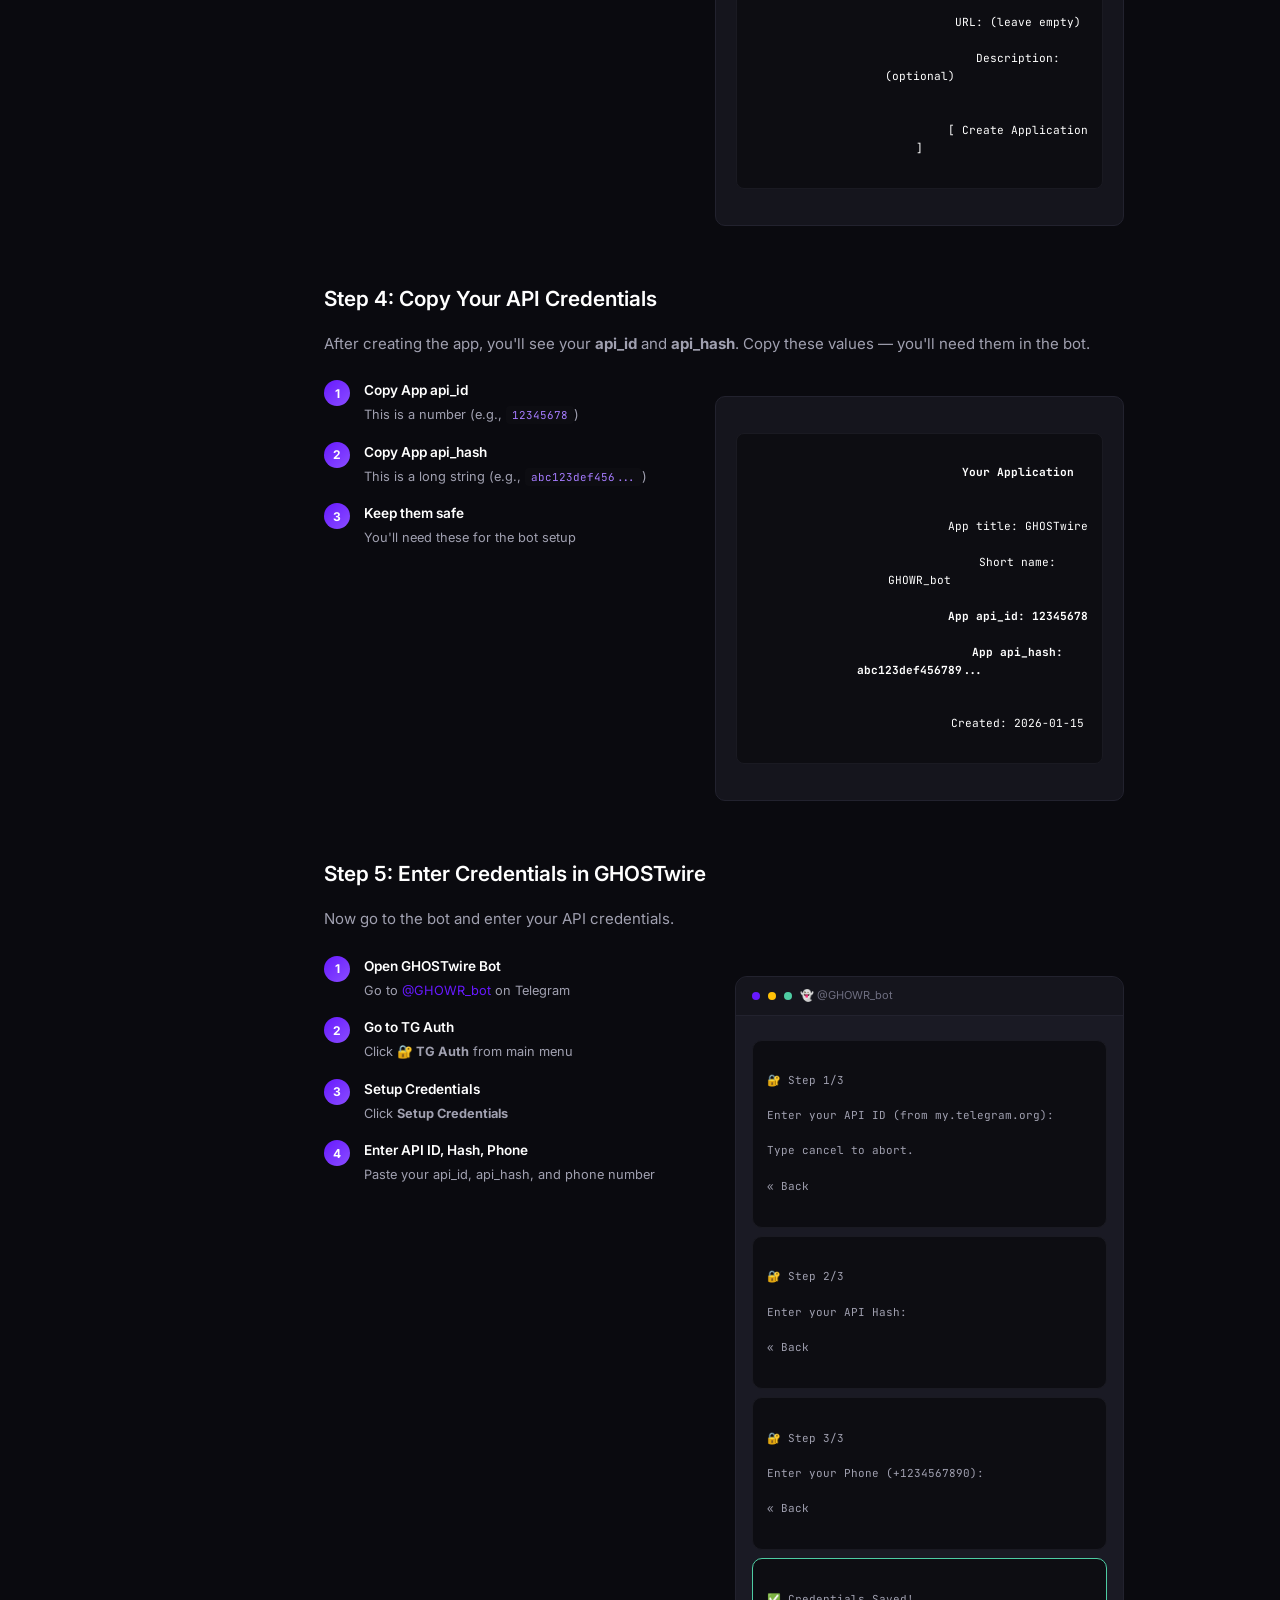
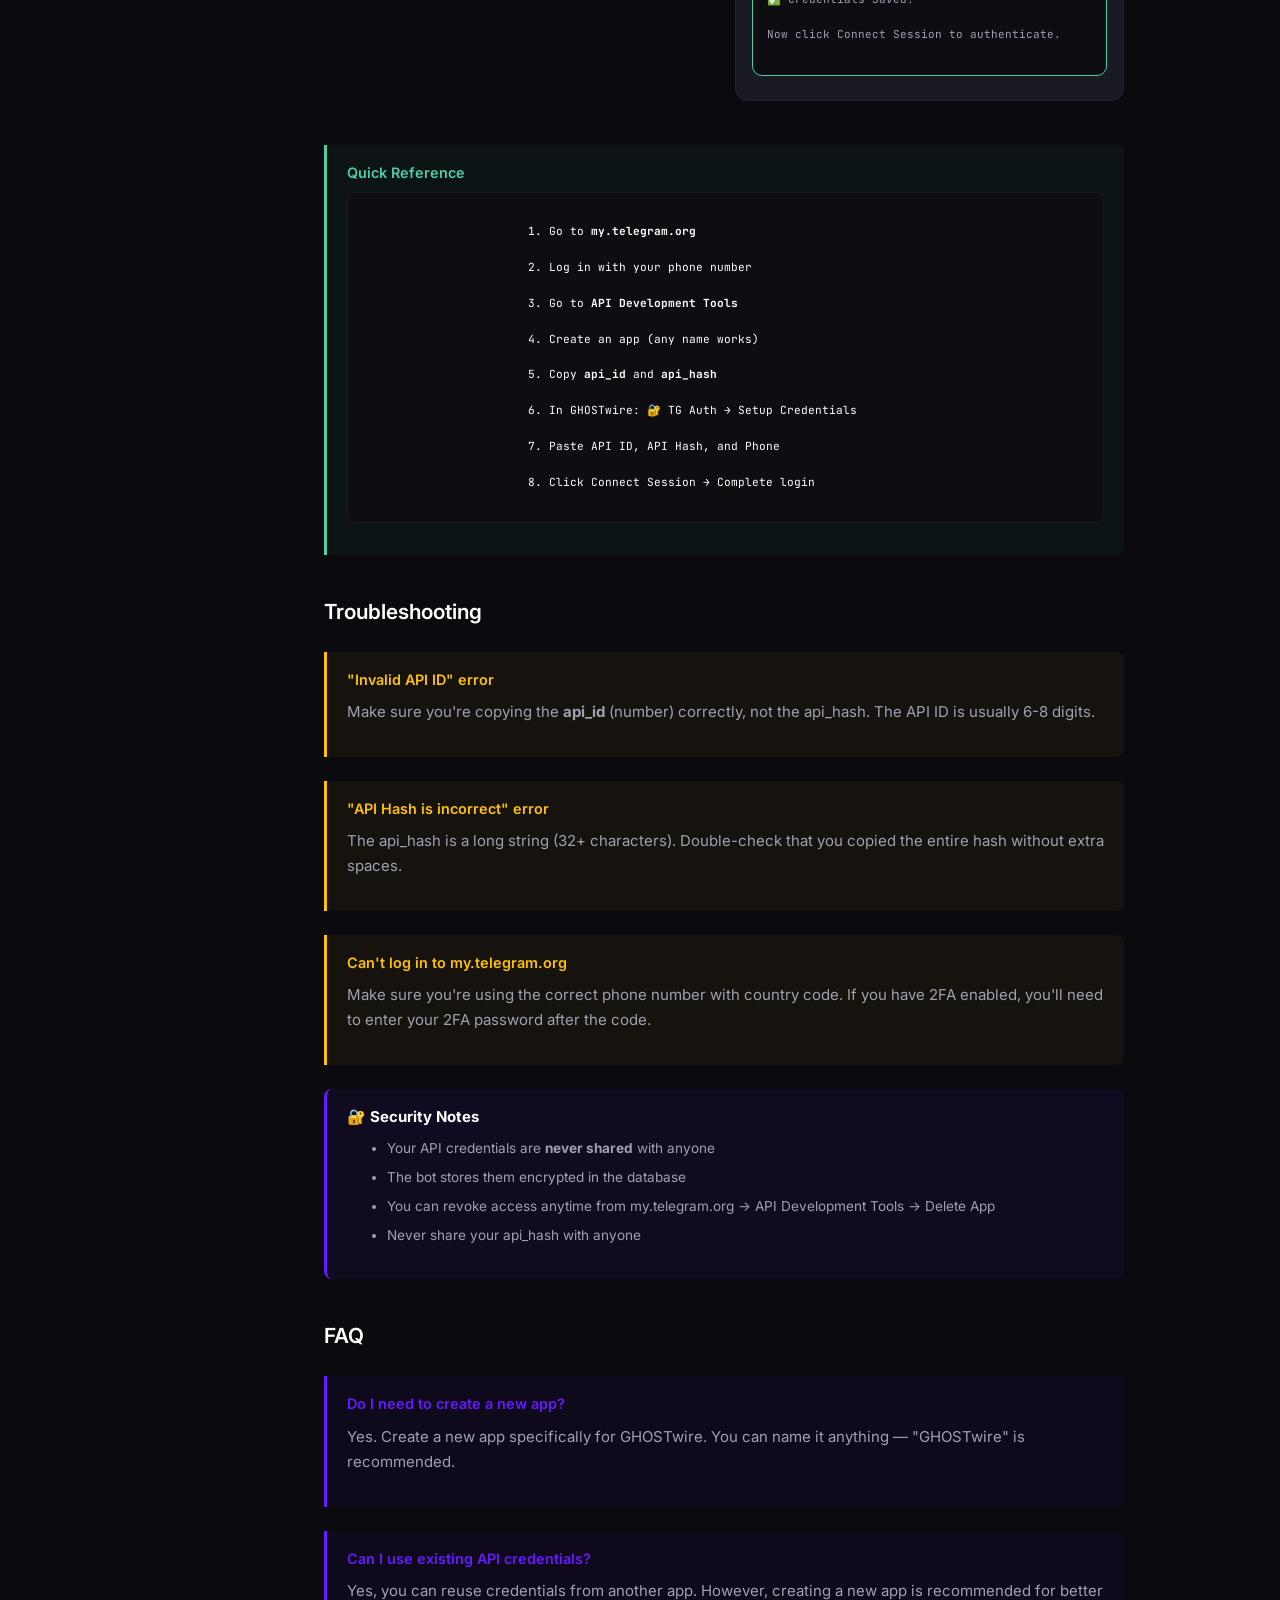
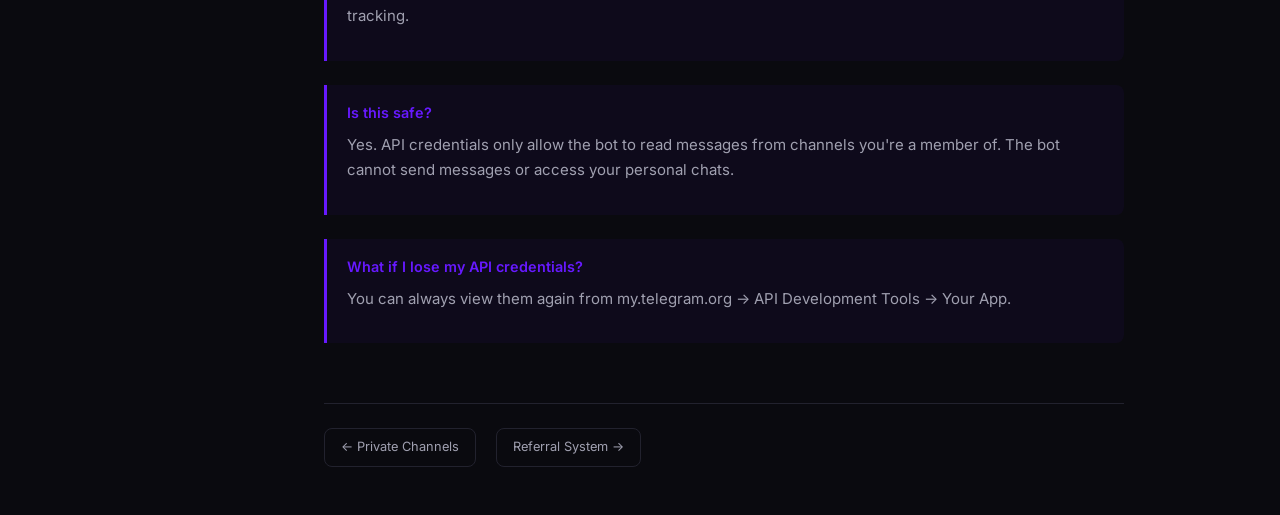
==== commit f6c01442: "first commit" ====
--- a/api.html
+++ b/api.html
@@ -726,7 +726,7 @@
             </nav>
             <div class="sidebar-footer">
                 <p>© 2026 GHOSTwire</p>
-                <p><a href="https://t.me/GHOSTwirescrap_bot" target="_blank">@GHOSTwirescrap_bot</a></p>
+                <p><a href="https://t.me/GHOWR_bot" target="_blank">@GHOWR_bot</a></p>
             </div>
         </aside>
         
@@ -737,7 +737,7 @@
                         <input type="text" class="search-box" id="search-box" placeholder="Search documentation...">
                     </div>
                     <div style="display: flex; align-items: center; gap: 12px;">
-                        <a href="https://t.me/GHOSTwirescrap_bot" target="_blank" class="open-bot-btn">👻 Open Bot</a>
+                        <a href="https://t.me/GHOWR_bot" target="_blank" class="open-bot-btn">👻 Open Bot</a>
                         <button class="theme-toggle" id="theme-toggle">🌙</button>
                     </div>
                 </div>
@@ -824,7 +824,7 @@
                             </div>
                             <div class="step">
                                 <div class="step-title">Fill Short Name</div>
-                                <p>Enter "GHOSTwirescrap_bot" or any short name</p>
+                                <p>Enter "GHOWR_bot" or any short name</p>
                             </div>
                             <div class="step">
                                 <div class="step-title">Click "Create Application"</div>
@@ -836,7 +836,7 @@
                         <div class="code-block">
                             <strong>Create Application</strong><br><br>
                             App title: GHOSTwire<br>
-                            Short name: GHOSTwirescrap_bot<br>
+                            Short name: GHOWR_bot<br>
                             URL: (leave empty)<br>
                             Description: (optional)<br><br>
                             [ Create Application ]
@@ -871,7 +871,7 @@
                         <div class="code-block">
                             <strong>Your Application</strong><br><br>
                             App title: GHOSTwire<br>
-                            Short name: GHOSTwirescrap_bot<br>
+                            Short name: GHOWR_bot<br>
                             <strong>App api_id: 12345678</strong><br>
                             <strong>App api_hash: abc123def456789...</strong><br><br>
                             Created: 2026-01-15
@@ -890,7 +890,7 @@
                         <div class="steps">
                             <div class="step">
                                 <div class="step-title">Open GHOSTwire Bot</div>
-                                <p>Go to <a href="https://t.me/GHOSTwirescrap_bot" target="_blank">@GHOSTwirescrap_bot</a> on Telegram</p>
+                                <p>Go to <a href="https://t.me/GHOWR_bot" target="_blank">@GHOWR_bot</a> on Telegram</p>
                             </div>
                             <div class="step">
                                 <div class="step-title">Go to TG Auth</div>
@@ -911,7 +911,7 @@
                             <span class="dot dot-red"></span>
                             <span class="dot dot-yellow"></span>
                             <span class="dot dot-green"></span>
-                            <span>👻 @GHOSTwirescrap_bot</span>
+                            <span>👻 @GHOWR_bot</span>
                         </div>
                         <div class="bot-preview-body">
                             <div class="bot-message">
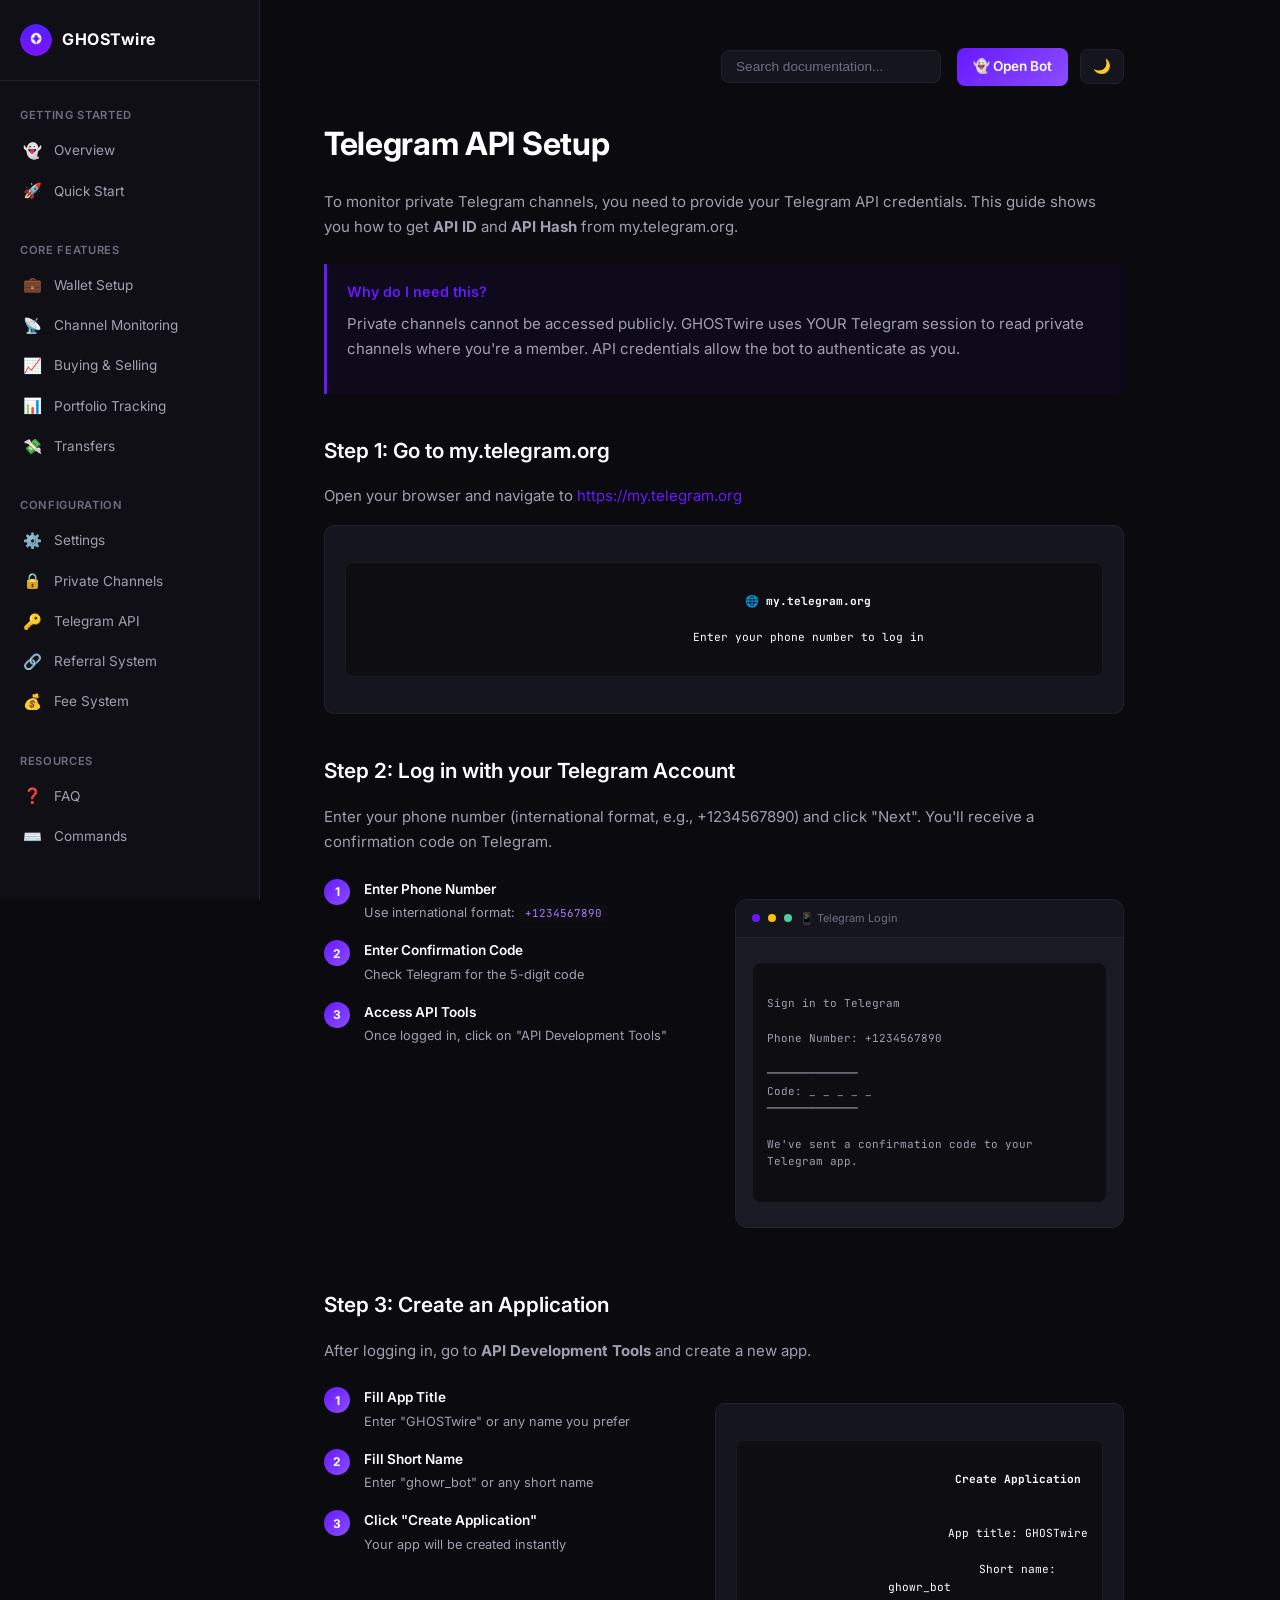
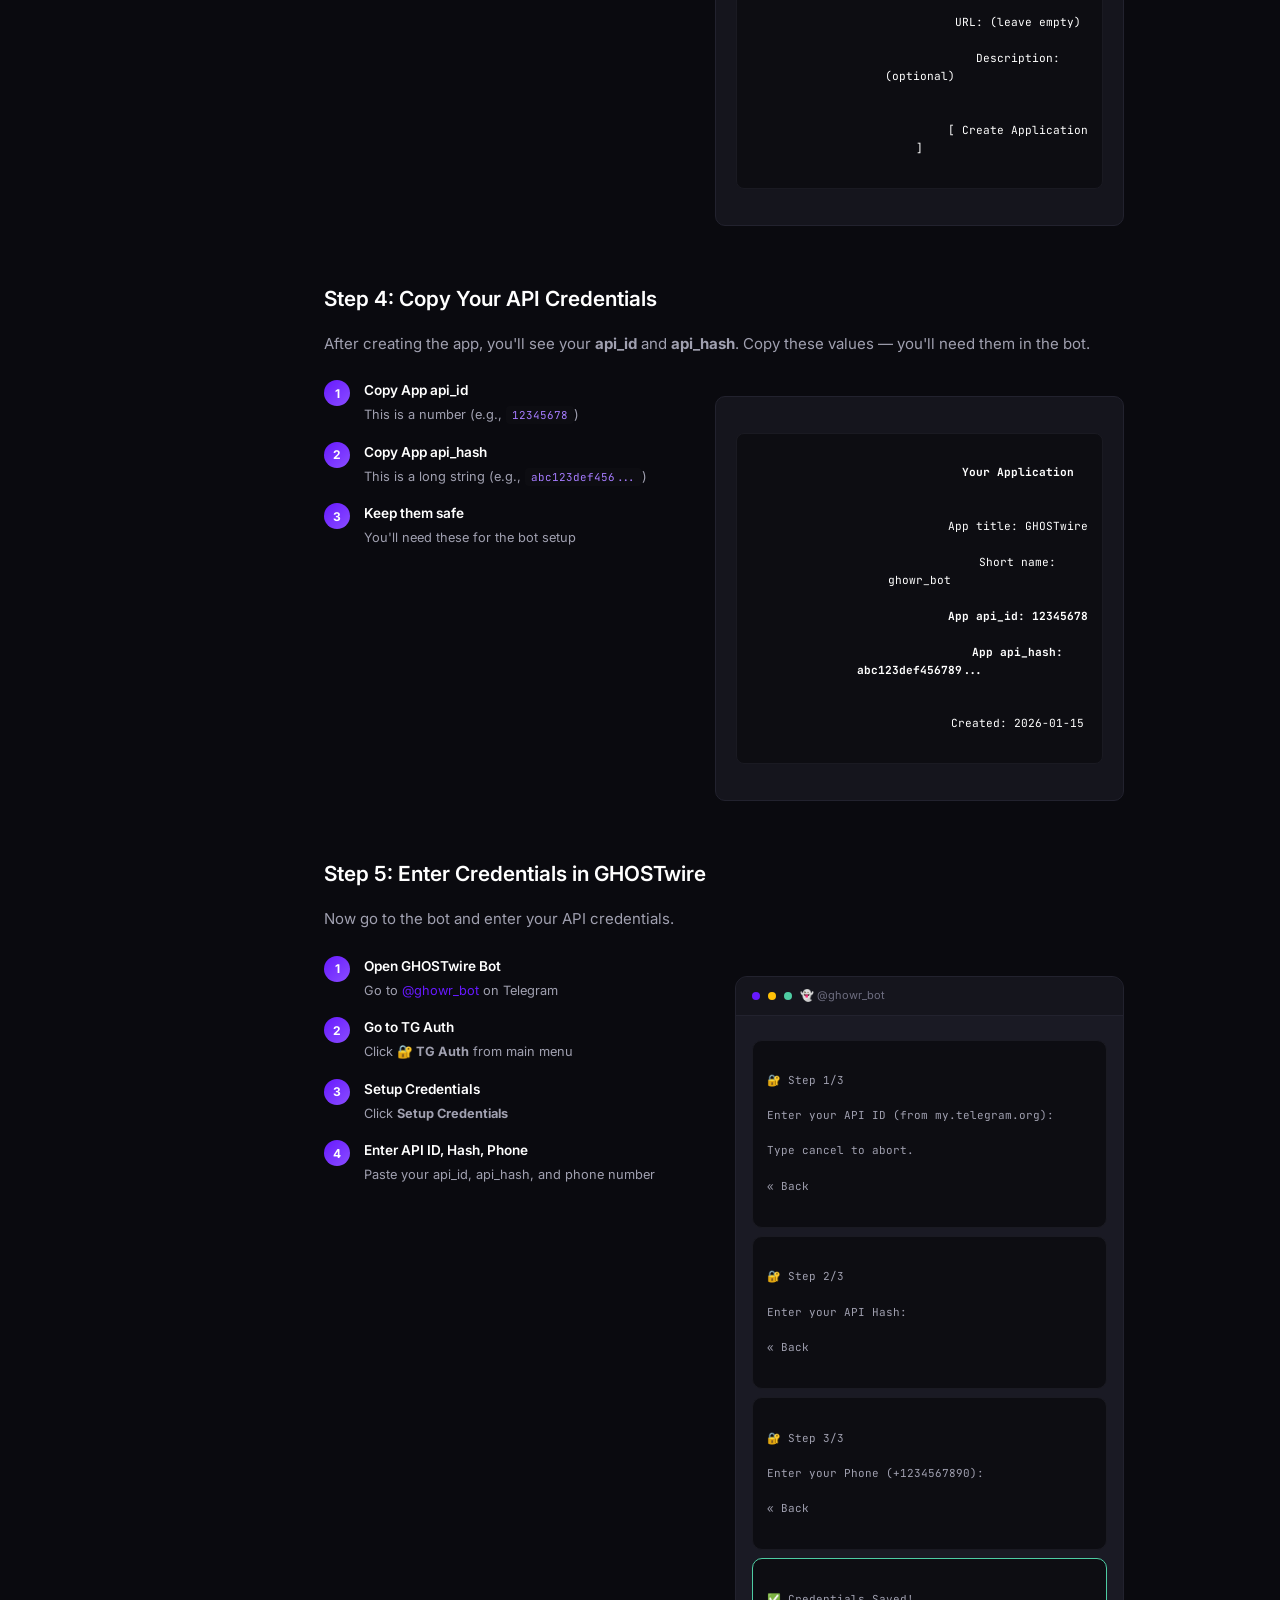
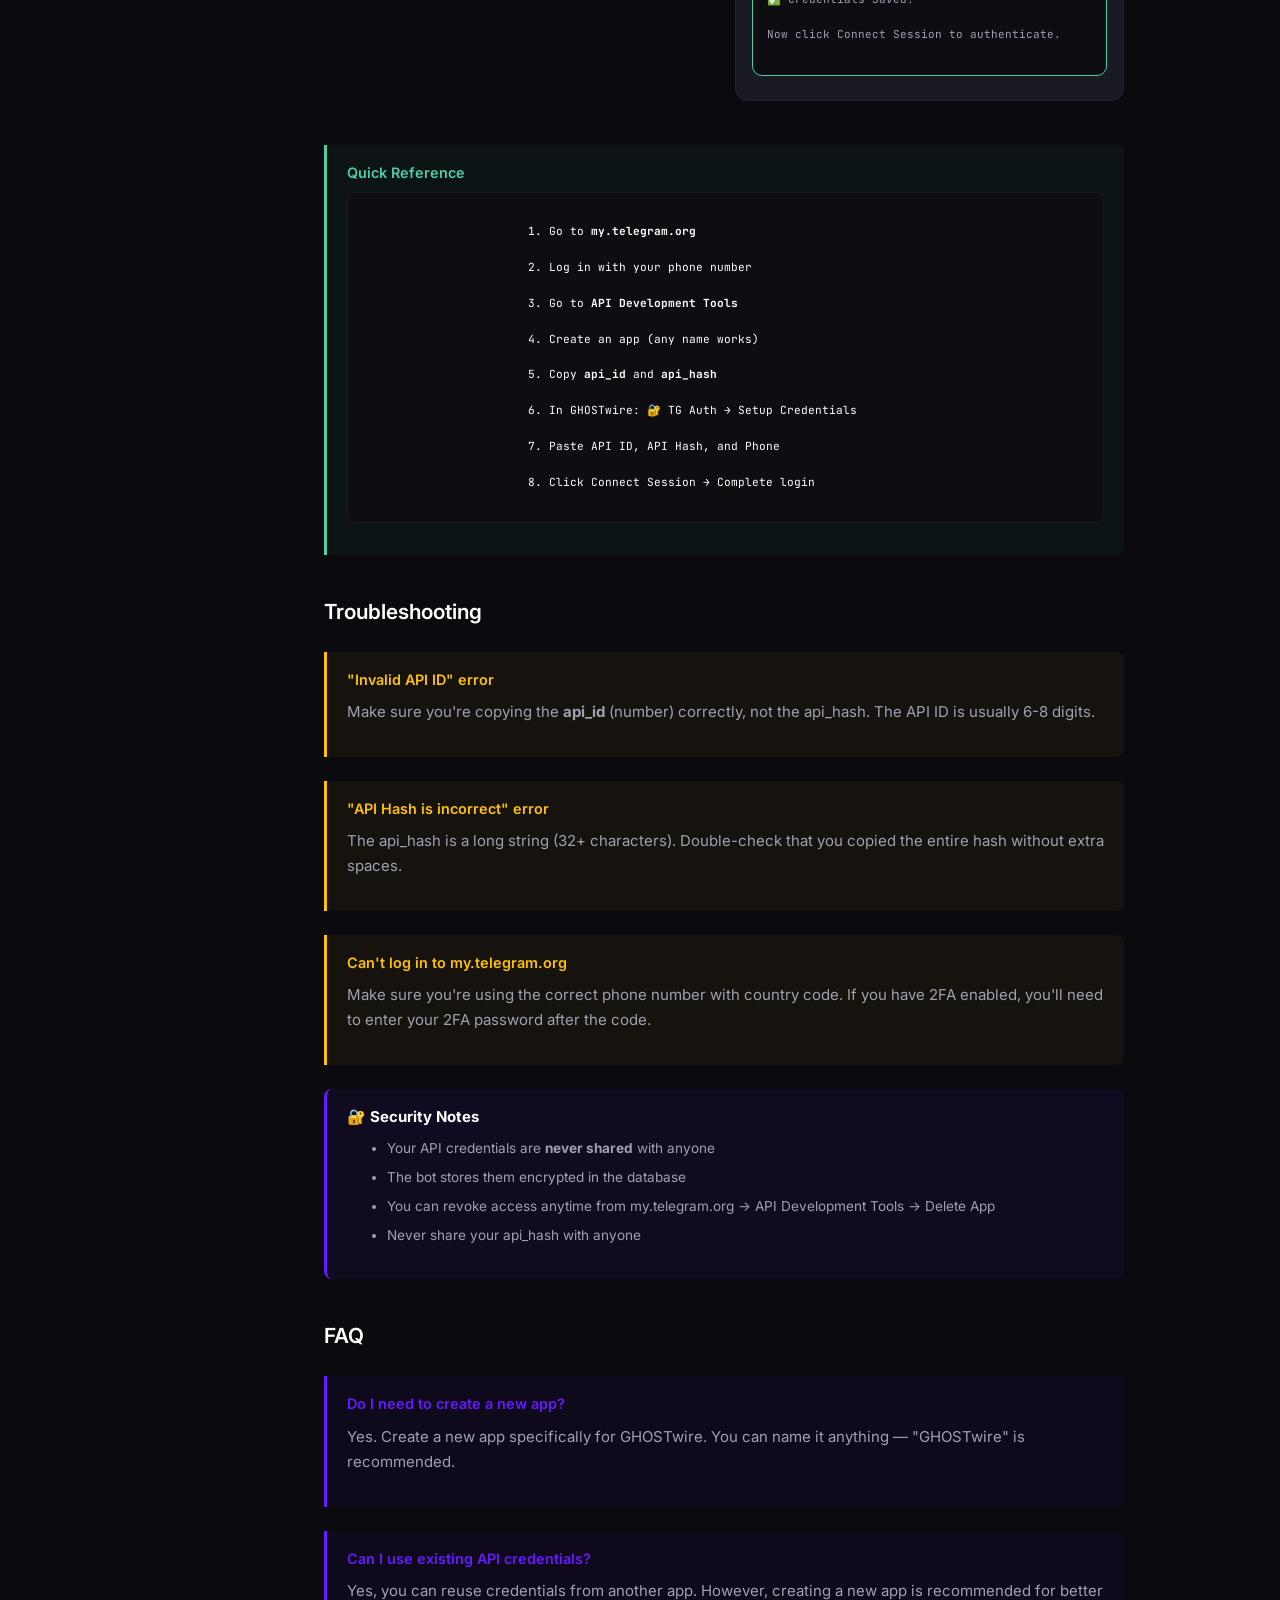
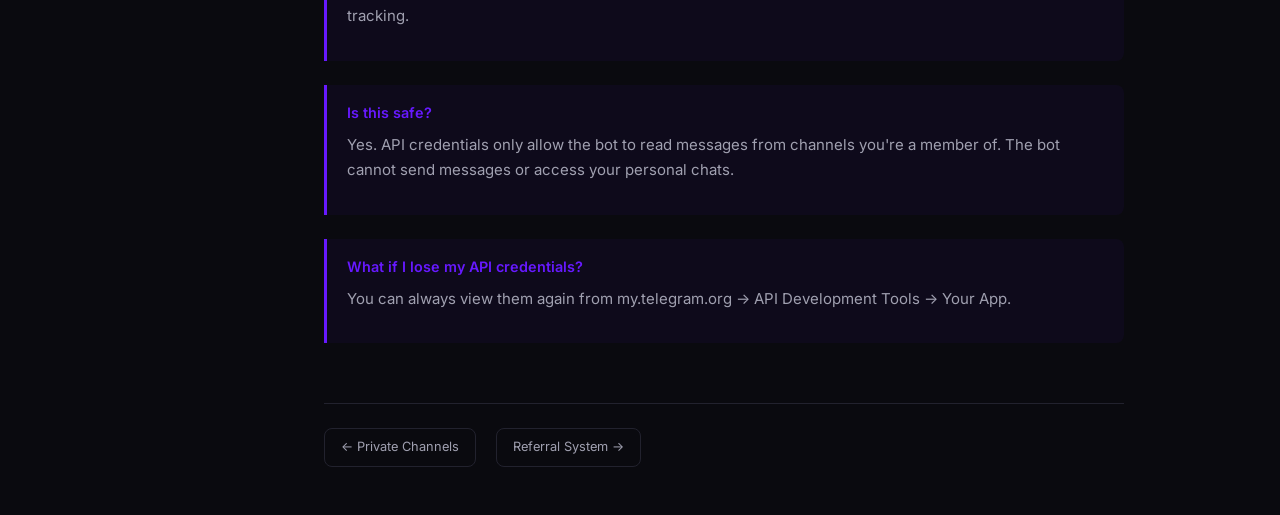
==== commit f2a27f97: "first commit" ====
--- a/api.html
+++ b/api.html
@@ -726,7 +726,7 @@
             </nav>
             <div class="sidebar-footer">
                 <p>© 2026 GHOSTwire</p>
-                <p><a href="https://t.me/GHOWR_bot" target="_blank">@GHOWR_bot</a></p>
+                <p><a href="https://t.me/ghowr_bot" target="_blank">@ghowr_bot</a></p>
             </div>
         </aside>
         
@@ -737,7 +737,7 @@
                         <input type="text" class="search-box" id="search-box" placeholder="Search documentation...">
                     </div>
                     <div style="display: flex; align-items: center; gap: 12px;">
-                        <a href="https://t.me/GHOWR_bot" target="_blank" class="open-bot-btn">👻 Open Bot</a>
+                        <a href="https://t.me/ghowr_bot" target="_blank" class="open-bot-btn">👻 Open Bot</a>
                         <button class="theme-toggle" id="theme-toggle">🌙</button>
                     </div>
                 </div>
@@ -824,7 +824,7 @@
                             </div>
                             <div class="step">
                                 <div class="step-title">Fill Short Name</div>
-                                <p>Enter "GHOWR_bot" or any short name</p>
+                                <p>Enter "ghowr_bot" or any short name</p>
                             </div>
                             <div class="step">
                                 <div class="step-title">Click "Create Application"</div>
@@ -836,7 +836,7 @@
                         <div class="code-block">
                             <strong>Create Application</strong><br><br>
                             App title: GHOSTwire<br>
-                            Short name: GHOWR_bot<br>
+                            Short name: ghowr_bot<br>
                             URL: (leave empty)<br>
                             Description: (optional)<br><br>
                             [ Create Application ]
@@ -871,7 +871,7 @@
                         <div class="code-block">
                             <strong>Your Application</strong><br><br>
                             App title: GHOSTwire<br>
-                            Short name: GHOWR_bot<br>
+                            Short name: ghowr_bot<br>
                             <strong>App api_id: 12345678</strong><br>
                             <strong>App api_hash: abc123def456789...</strong><br><br>
                             Created: 2026-01-15
@@ -890,7 +890,7 @@
                         <div class="steps">
                             <div class="step">
                                 <div class="step-title">Open GHOSTwire Bot</div>
-                                <p>Go to <a href="https://t.me/GHOWR_bot" target="_blank">@GHOWR_bot</a> on Telegram</p>
+                                <p>Go to <a href="https://t.me/ghowr_bot" target="_blank">@ghowr_bot</a> on Telegram</p>
                             </div>
                             <div class="step">
                                 <div class="step-title">Go to TG Auth</div>
@@ -911,7 +911,7 @@
                             <span class="dot dot-red"></span>
                             <span class="dot dot-yellow"></span>
                             <span class="dot dot-green"></span>
-                            <span>👻 @GHOWR_bot</span>
+                            <span>👻 @ghowr_bot</span>
                         </div>
                         <div class="bot-preview-body">
                             <div class="bot-message">
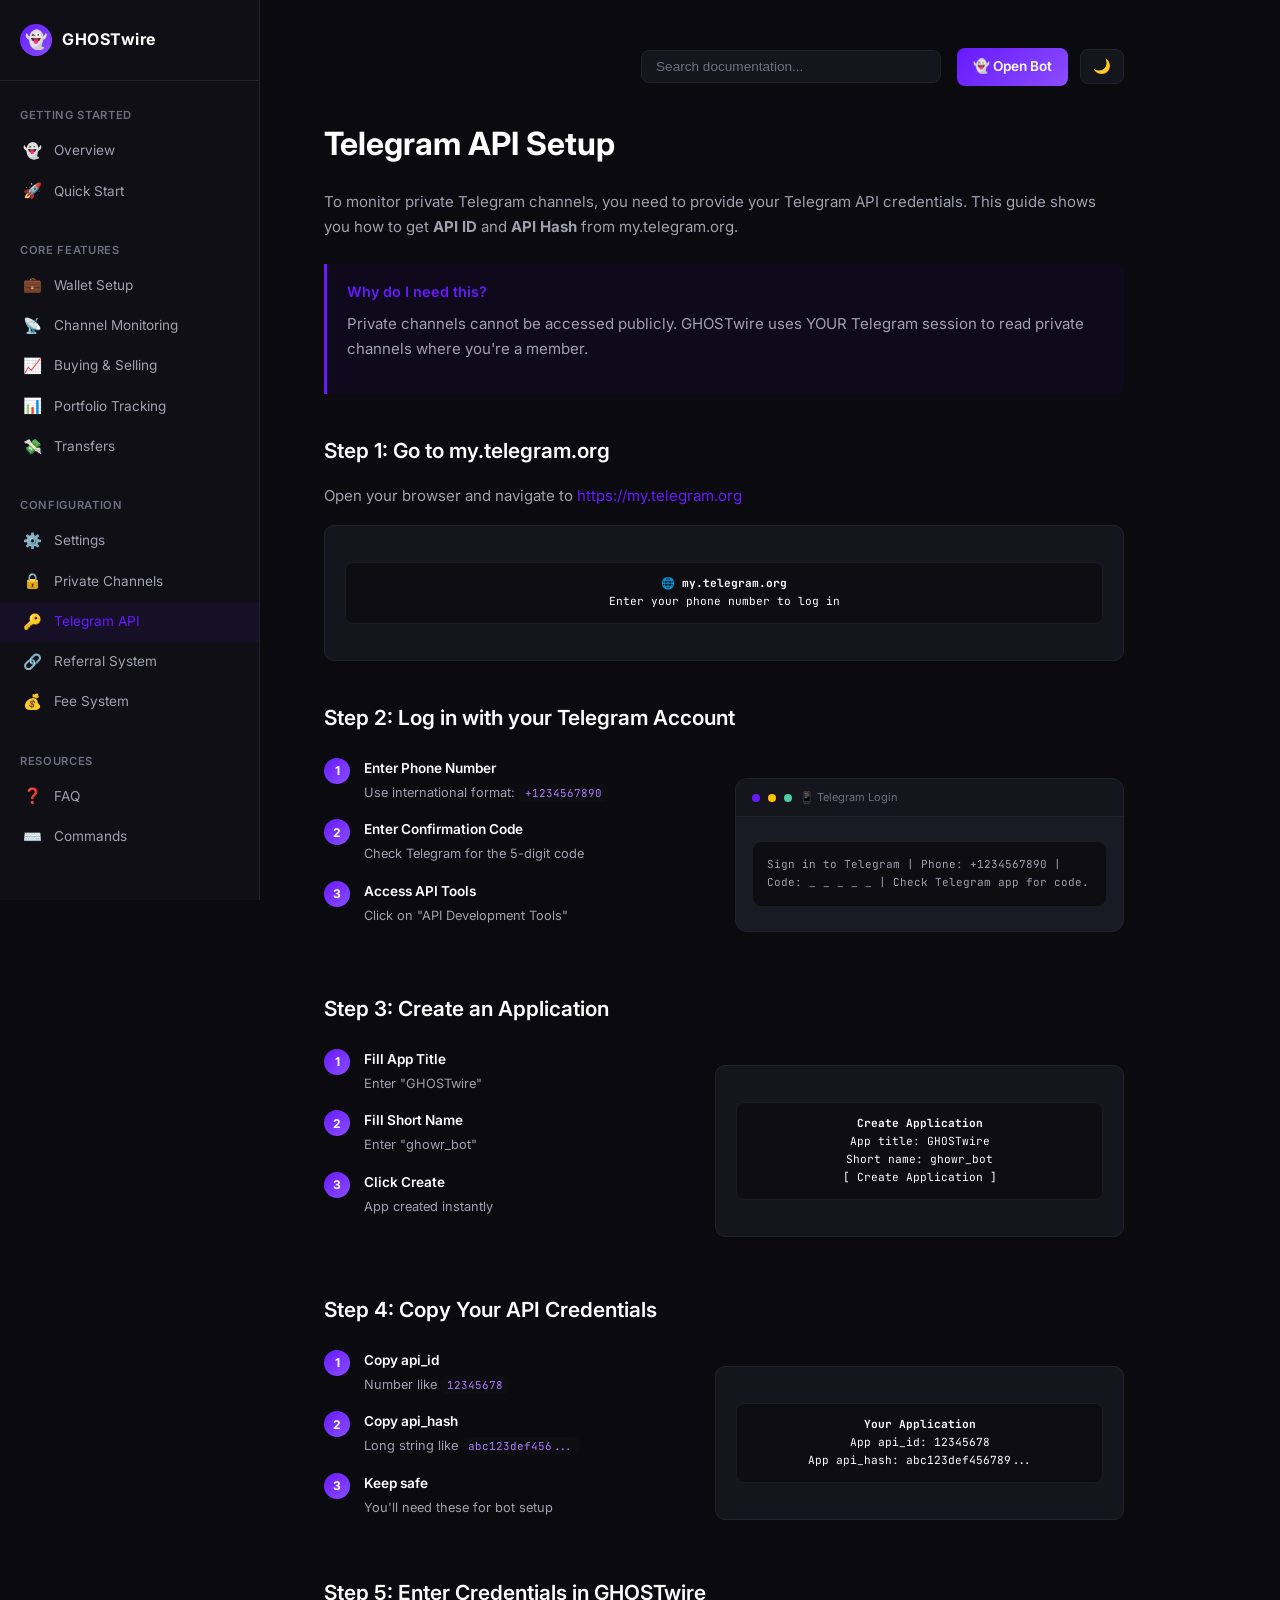
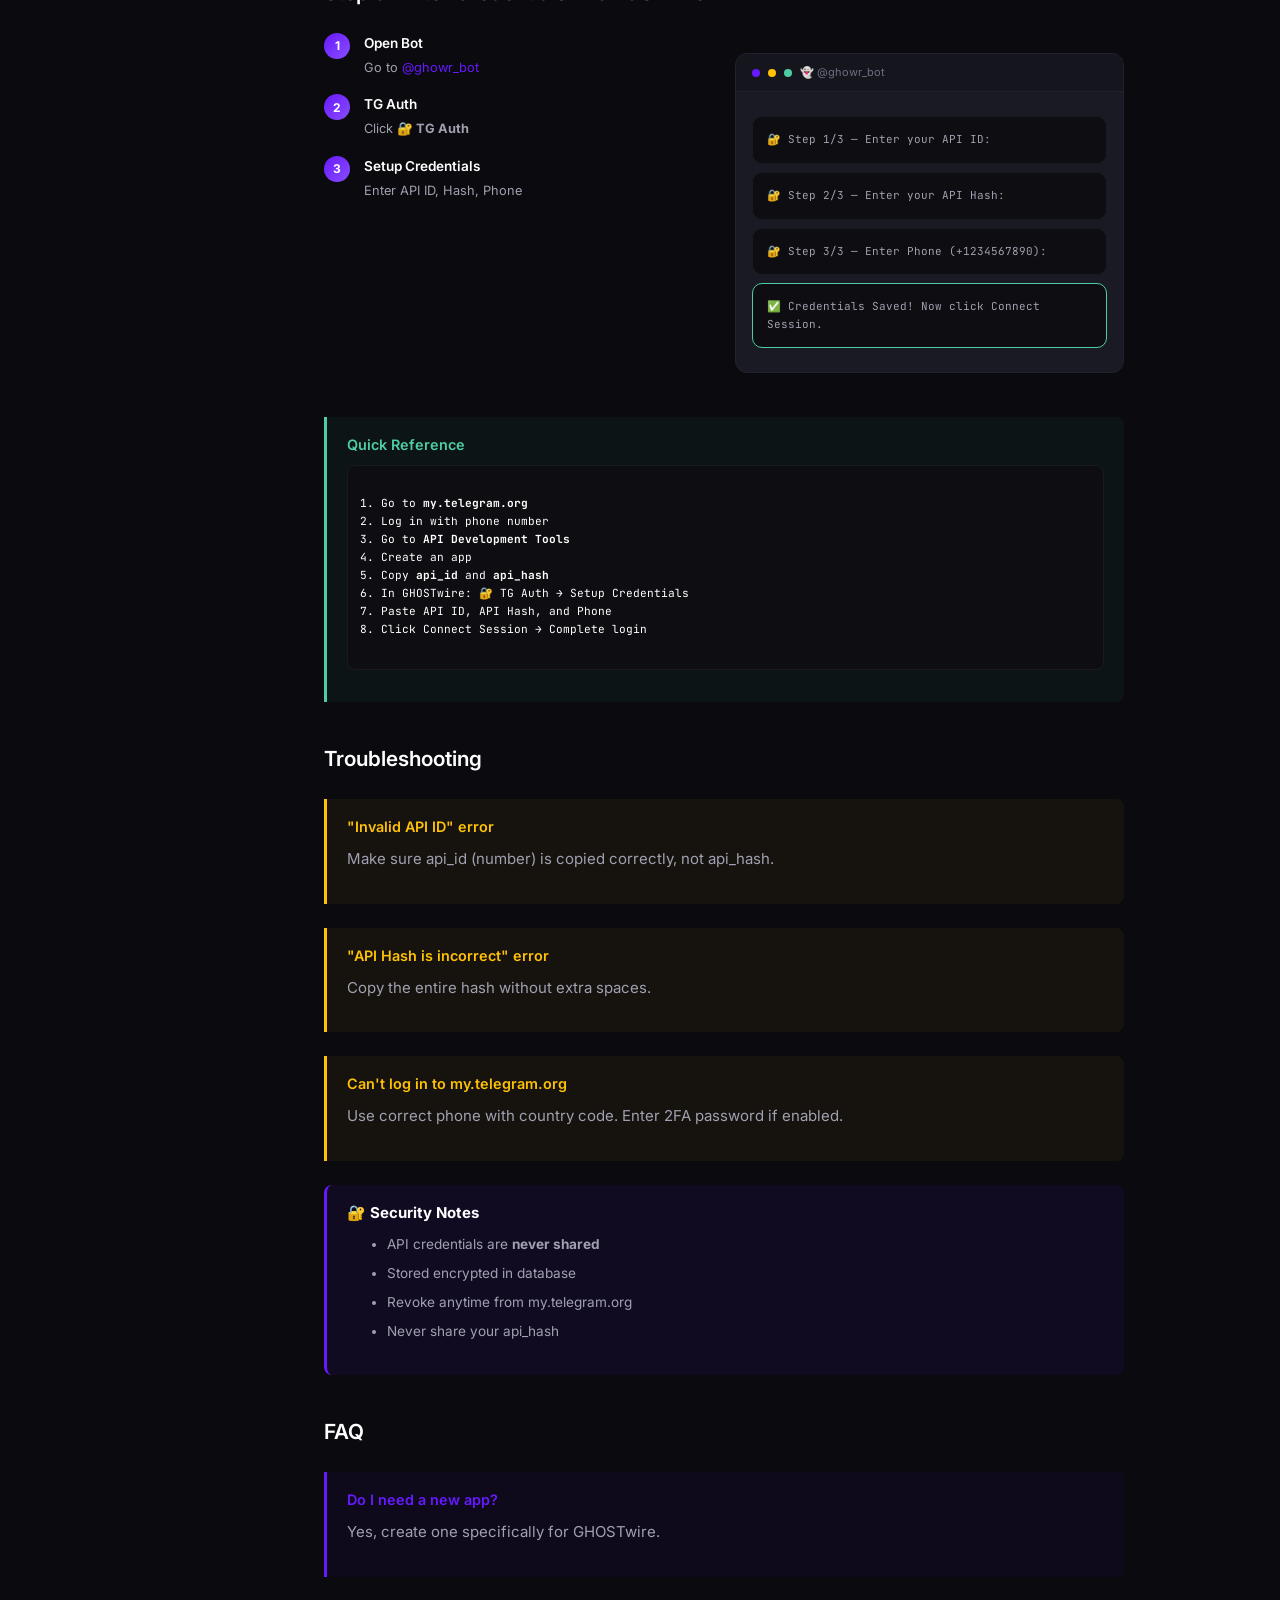
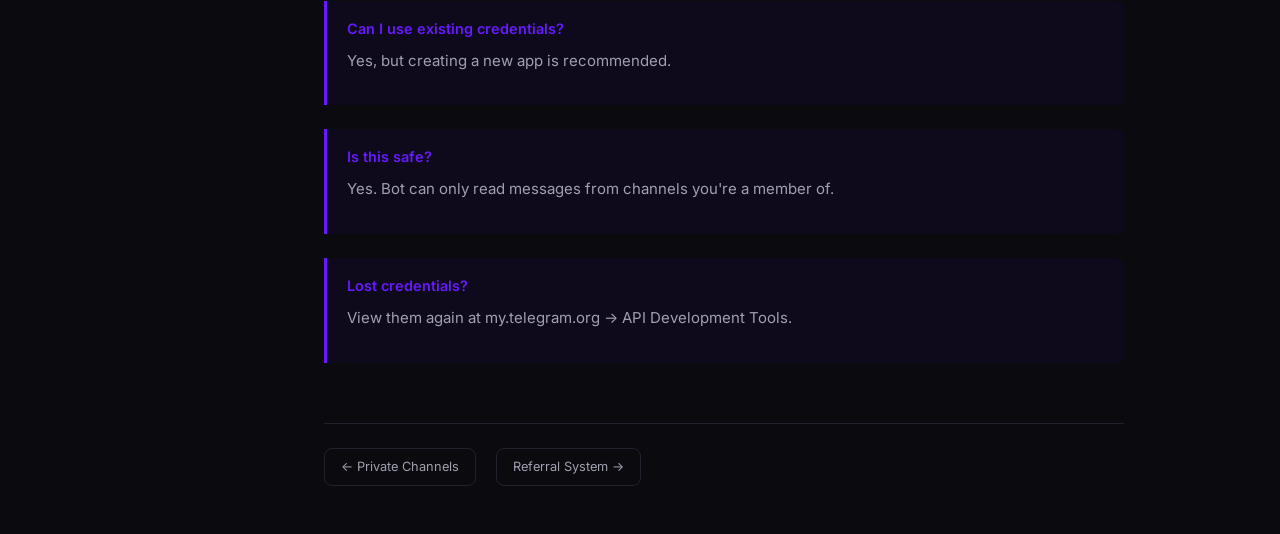
==== commit cfb23743: "first commit" ====
--- a/api.html
+++ b/api.html
@@ -6,696 +6,184 @@
     <title>Telegram API Setup - GHOSTwire</title>
     <link href="https://fonts.googleapis.com/css2?family=Inter:wght@400;500;600;700;800&family=JetBrains+Mono:wght@400;500&display=swap" rel="stylesheet">
     <style>
-        * {
-            margin: 0;
-            padding: 0;
-            box-sizing: border-box;
-        }
+        * { margin: 0; padding: 0; box-sizing: border-box; }
 
         :root {
-            --bg-primary: #0a0a0f;
-            --bg-secondary: #0f0f15;
-            --bg-tertiary: #15151d;
-            --bg-card: #1a1a24;
-            --bg-code: #0d0d12;
-            --accent-primary: #6719ff;
-            --accent-secondary: #8a4dff;
+            --bg-primary: #0a0a0f; --bg-secondary: #0f0f15; --bg-tertiary: #15151d;
+            --bg-card: #1a1a24; --bg-code: #0d0d12;
+            --accent-primary: #6719ff; --accent-secondary: #8a4dff;
             --accent-gradient: linear-gradient(135deg, #6719ff, #8a4dff);
-            --text-primary: #ffffff;
-            --text-secondary: #a0a0b0;
-            --text-tertiary: #6e6e80;
-            --border-primary: #22222e;
-            --border-secondary: #1a1a22;
-            --success: #4ecca3;
-            --warning: #ffc107;
-            --danger: #e94560;
+            --text-primary: #ffffff; --text-secondary: #a0a0b0; --text-tertiary: #6e6e80;
+            --border-primary: #22222e; --border-secondary: #1a1a22;
+            --success: #4ecca3; --warning: #ffc107; --danger: #e94560;
             --sidebar-width: 260px;
             --font-mono: 'JetBrains Mono', 'Fira Code', monospace;
             --font-sans: 'Inter', -apple-system, BlinkMacSystemFont, sans-serif;
         }
 
         [data-theme="light"] {
-            --bg-primary: #ffffff;
-            --bg-secondary: #fafafa;
-            --bg-tertiary: #f0f0f0;
-            --bg-card: #ffffff;
-            --bg-code: #f5f5f5;
-            --text-primary: #1a1a2e;
-            --text-secondary: #5a5a6e;
-            --text-tertiary: #8a8a9e;
-            --border-primary: #e0e0e8;
-            --border-secondary: #ececf0;
-        }
-
-        html, body {
-            overflow-x: hidden;
-            width: 100%;
-        }
+            --bg-primary: #ffffff; --bg-secondary: #fafafa; --bg-tertiary: #f0f0f0;
+            --bg-card: #ffffff; --bg-code: #f5f5f5;
+            --text-primary: #1a1a2e; --text-secondary: #5a5a6e; --text-tertiary: #8a8a9e;
+            --border-primary: #e0e0e8; --border-secondary: #ececf0;
+        }
+
+        html, body { overflow-x: hidden; width: 100%; }
 
         body {
-            font-family: var(--font-sans);
-            background: var(--bg-primary);
-            color: var(--text-primary);
-            line-height: 1.6;
-            font-size: 15px;
-        }
-
-        /* Layout */
-        .page-wrapper {
-            display: flex;
-            min-height: 100vh;
-            width: 100%;
-        }
+            font-family: var(--font-sans); background: var(--bg-primary);
+            color: var(--text-primary); line-height: 1.6; font-size: 15px;
+        }
+
+        .page-wrapper { display: flex; min-height: 100vh; width: 100%; position: relative; }
 
         /* Sidebar */
         .sidebar {
-            width: var(--sidebar-width);
-            background: var(--bg-secondary);
-            border-right: 1px solid var(--border-primary);
-            position: fixed;
-            top: 0;
-            left: 0;
-            bottom: 0;
-            overflow-y: auto;
-            z-index: 100;
-            transition: transform 0.3s ease;
-            display: flex;
-            flex-direction: column;
-        }
-
-        .sidebar-header {
-            padding: 24px 20px;
-            border-bottom: 1px solid var(--border-primary);
-        }
-
-        .logo {
-            display: flex;
-            align-items: center;
-            gap: 10px;
-            text-decoration: none;
-        }
-
-        /* Logo Image */
-        .logo-image {
-            width: 32px;
-            height: 32px;
-            border-radius: 50%;
-            object-fit: cover;
-        }
-
-        .logo-text {
-            font-weight: 700;
-            font-size: 1rem;
-            letter-spacing: 0.5px;
-            color: var(--text-primary);
-        }
-
-        .sidebar-nav {
-            flex: 1;
-            padding: 20px 0;
-        }
-
-        .sidebar-section {
-            margin-bottom: 24px;
-        }
-
-        .sidebar-section-title {
-            padding: 6px 20px;
-            font-size: 0.7rem;
-            text-transform: uppercase;
-            letter-spacing: 0.06em;
-            color: var(--text-tertiary);
-            font-weight: 600;
-        }
-
-        .sidebar-link {
-            display: flex;
-            align-items: center;
-            gap: 10px;
-            padding: 8px 20px;
-            color: var(--text-secondary);
-            transition: all 0.2s;
-            font-size: 0.85rem;
-            text-decoration: none;
-        }
-
-        .sidebar-link:hover {
-            color: var(--text-primary);
-            background: var(--bg-tertiary);
-        }
-
-        .sidebar-link.active {
-            color: var(--accent-primary);
-            background: rgba(103, 25, 255, 0.08);
-        }
-
-        .sidebar-link .icon {
-            font-size: 0.95rem;
-            width: 24px;
-            text-align: center;
-        }
-
-        /* Sidebar Footer */
-        .sidebar-footer {
-            padding: 20px;
-            border-top: 1px solid var(--border-primary);
-            font-size: 0.7rem;
-            color: var(--text-tertiary);
-            text-align: center;
-        }
-
-        .sidebar-footer a {
-            color: var(--text-tertiary);
-            text-decoration: none;
-        }
-
-        .sidebar-footer a:hover {
-            color: var(--accent-primary);
-        }
+            width: var(--sidebar-width); min-width: var(--sidebar-width);
+            background: var(--bg-secondary); border-right: 1px solid var(--border-primary);
+            position: fixed; top: 0; left: 0; bottom: 0; overflow-y: auto;
+            z-index: 1000; transition: transform 0.3s ease; display: flex; flex-direction: column;
+        }
+        .sidebar-header { padding: 24px 20px; border-bottom: 1px solid var(--border-primary); }
+        .logo { display: flex; align-items: center; gap: 10px; text-decoration: none; }
+        .logo-icon { width: 32px; height: 32px; background: linear-gradient(135deg, #6719ff, #8a4dff); border-radius: 50%; display: flex; align-items: center; justify-content: center; font-size: 18px; }
+        .logo-text { font-weight: 700; font-size: 1rem; letter-spacing: 0.5px; color: var(--text-primary); }
+        .sidebar-nav { flex: 1; padding: 20px 0; }
+        .sidebar-section { margin-bottom: 24px; }
+        .sidebar-section-title { padding: 6px 20px; font-size: 0.7rem; text-transform: uppercase; letter-spacing: 0.06em; color: var(--text-tertiary); font-weight: 600; }
+        .sidebar-link { display: flex; align-items: center; gap: 10px; padding: 8px 20px; color: var(--text-secondary); transition: all 0.2s; font-size: 0.85rem; text-decoration: none; }
+        .sidebar-link:hover { color: var(--text-primary); background: var(--bg-tertiary); }
+        .sidebar-link.active { color: var(--accent-primary); background: rgba(103, 25, 255, 0.08); }
+        .sidebar-link .icon { font-size: 0.95rem; width: 24px; text-align: center; }
+        .sidebar-footer { padding: 20px; border-top: 1px solid var(--border-primary); font-size: 0.7rem; color: var(--text-tertiary); text-align: center; }
+        .sidebar-footer a { color: var(--text-tertiary); text-decoration: none; }
+        .sidebar-footer a:hover { color: var(--accent-primary); }
 
         /* Main Content */
-        .main-content {
-            flex: 1;
-            margin-left: var(--sidebar-width);
-            padding: 48px 64px;
-            min-height: 100vh;
-            width: calc(100% - var(--sidebar-width));
-            background: var(--bg-primary);
-        }
-
-        .content-container {
-            max-width: 800px;
-            width: 100%;
-        }
-
-        /* Typography */
-        h1 {
-            font-size: 2rem;
-            font-weight: 700;
-            margin-bottom: 20px;
-            letter-spacing: -0.01em;
-            color: var(--text-primary);
-        }
-
-        h2 {
-            font-size: 1.3rem;
-            font-weight: 600;
-            margin-top: 40px;
-            margin-bottom: 16px;
-            color: var(--text-primary);
-        }
-
-        h3 {
-            font-size: 1rem;
-            font-weight: 600;
-            margin-top: 24px;
-            margin-bottom: 12px;
-            color: var(--text-primary);
-        }
-
-        h4 {
-            font-size: 0.9rem;
-            font-weight: 600;
-            margin-top: 16px;
-            margin-bottom: 8px;
-            color: var(--text-primary);
-        }
-
-        p {
-            margin-bottom: 16px;
-            color: var(--text-secondary);
-            line-height: 1.7;
-        }
-
-        a {
-            color: var(--accent-primary);
-            text-decoration: none;
-        }
-
-        a:hover {
-            text-decoration: underline;
-        }
-
-        code {
-            font-family: var(--font-mono);
-            font-size: 0.85em;
-            background: var(--bg-code);
-            padding: 2px 6px;
-            border-radius: 4px;
-            color: #a67cff;
-        }
+        .main-content { flex: 1; margin-left: var(--sidebar-width); padding: 48px 64px; min-height: 100vh; width: calc(100% - var(--sidebar-width)); background: var(--bg-primary); }
+        .content-container { max-width: 800px; width: 100%; }
+
+        h1 { font-size: 2rem; font-weight: 700; margin-bottom: 20px; color: var(--text-primary); }
+        h2 { font-size: 1.3rem; font-weight: 600; margin-top: 40px; margin-bottom: 16px; color: var(--text-primary); }
+        h3 { font-size: 1rem; font-weight: 600; margin-top: 24px; margin-bottom: 12px; color: var(--text-primary); }
+        h4 { font-size: 0.9rem; font-weight: 600; margin-top: 16px; margin-bottom: 8px; color: var(--text-primary); }
+        p { margin-bottom: 16px; color: var(--text-secondary); line-height: 1.7; }
+        a { color: var(--accent-primary); text-decoration: none; }
+        a:hover { text-decoration: underline; }
+        code { font-family: var(--font-mono); font-size: 0.85em; background: var(--bg-code); padding: 2px 6px; border-radius: 4px; color: #a67cff; }
 
         /* Top Navigation */
-        .top-nav {
-            display: flex;
-            justify-content: flex-end;
-            align-items: center;
-            padding: 0 0 32px 0;
-            gap: 16px;
-        }
-
-        .search-box {
-            background: var(--bg-tertiary);
-            border: 1px solid var(--border-primary);
-            border-radius: 8px;
-            padding: 8px 14px;
-            color: var(--text-primary);
-            font-size: 0.85rem;
-            width: 220px;
-            transition: all 0.2s;
-        }
-
-        .search-box:focus {
-            outline: none;
-            border-color: var(--accent-primary);
-        }
-
-        .search-box::placeholder {
-            color: var(--text-tertiary);
-        }
-
-        .theme-toggle {
-            background: var(--bg-tertiary);
-            border: 1px solid var(--border-primary);
-            color: var(--text-primary);
-            padding: 8px 12px;
-            border-radius: 8px;
-            cursor: pointer;
-            font-size: 0.9rem;
-        }
-
-        .open-bot-btn {
-            padding: 8px 16px;
-            background: var(--accent-gradient);
-            color: white;
-            border-radius: 8px;
-            text-decoration: none;
-            font-weight: 600;
-            font-size: 0.85rem;
-            border: none;
-        }
-
-        .open-bot-btn:hover {
-            opacity: 0.9;
-            text-decoration: none;
-        }
+        .top-nav { display: flex; justify-content: flex-end; align-items: center; padding: 0 0 32px 0; gap: 16px; flex-wrap: wrap; }
+        .search-wrapper { position: relative; flex: 1; max-width: 300px; min-width: 200px; }
+        .search-box { background: var(--bg-tertiary); border: 1px solid var(--border-primary); border-radius: 8px; padding: 8px 14px; color: var(--text-primary); font-size: 0.85rem; width: 100%; transition: all 0.2s; }
+        .search-box:focus { outline: none; border-color: var(--accent-primary); }
+        .search-box::placeholder { color: var(--text-tertiary); }
+        .search-results-dropdown { position: absolute; top: 100%; left: 0; right: 0; background: var(--bg-card); border: 1px solid var(--border-primary); border-radius: 8px; margin-top: 4px; max-height: 300px; overflow-y: auto; z-index: 500; display: none; box-shadow: 0 10px 30px rgba(0,0,0,0.3); }
+        .search-results-dropdown a { display: block; padding: 10px 14px; color: var(--text-secondary); text-decoration: none; font-size: 0.85rem; border-bottom: 1px solid var(--border-secondary); }
+        .search-results-dropdown a:last-child { border-bottom: none; }
+        .search-results-dropdown a:hover { background: var(--bg-tertiary); color: var(--text-primary); text-decoration: none; }
+        .top-nav-actions { display: flex; align-items: center; gap: 12px; }
+        .theme-toggle { background: var(--bg-tertiary); border: 1px solid var(--border-primary); color: var(--text-primary); padding: 8px 12px; border-radius: 8px; cursor: pointer; font-size: 0.9rem; white-space: nowrap; }
+        .open-bot-btn { padding: 8px 16px; background: var(--accent-gradient); color: white; border-radius: 8px; text-decoration: none; font-weight: 600; font-size: 0.85rem; white-space: nowrap; }
+        .open-bot-btn:hover { opacity: 0.9; text-decoration: none; }
 
         /* Callouts */
-        .callout {
-            border-left: 3px solid;
-            border-radius: 0 8px 8px 0;
-            padding: 16px 20px;
-            margin: 24px 0;
-            background: var(--bg-card);
-        }
-
-        .callout-info {
-            border-color: #6719ff;
-            background: rgba(103, 25, 255, 0.05);
-        }
-
-        .callout-warning {
-            border-color: #ffc107;
-            background: rgba(255, 193, 7, 0.05);
-        }
-
-        .callout-success {
-            border-color: #4ecca3;
-            background: rgba(78, 204, 163, 0.05);
-        }
-
-        .callout-title {
-            font-weight: 600;
-            margin-bottom: 8px;
-            font-size: 0.9rem;
-        }
-
+        .callout { border-left: 3px solid; border-radius: 0 8px 8px 0; padding: 16px 20px; margin: 24px 0; background: var(--bg-card); }
+        .callout-info { border-color: #6719ff; background: rgba(103, 25, 255, 0.05); }
+        .callout-warning { border-color: #ffc107; background: rgba(255, 193, 7, 0.05); }
+        .callout-success { border-color: #4ecca3; background: rgba(78, 204, 163, 0.05); }
+        .callout-title { font-weight: 600; margin-bottom: 8px; font-size: 0.9rem; }
         .callout-info .callout-title { color: #6719ff; }
         .callout-warning .callout-title { color: #ffc107; }
         .callout-success .callout-title { color: #4ecca3; }
 
         /* Bot Preview */
-        .bot-preview {
-            background: var(--bg-card);
-            border: 1px solid var(--border-primary);
-            border-radius: 12px;
-            overflow: hidden;
-            margin: 20px 0;
-        }
-
-        .bot-preview-header {
-            background: var(--bg-tertiary);
-            padding: 10px 16px;
-            display: flex;
-            align-items: center;
-            gap: 8px;
-            font-size: 11px;
-            color: var(--text-tertiary);
-            border-bottom: 1px solid var(--border-primary);
-        }
-
-        .bot-preview-header .dot {
-            width: 8px;
-            height: 8px;
-            border-radius: 50%;
-        }
-        .dot-red { background: #6719ff; }
-        .dot-yellow { background: #ffc107; }
-        .dot-green { background: #4ecca3; }
-
-        .bot-preview-body {
-            padding: 16px;
-        }
-
-        .bot-message {
-            background: var(--bg-code);
-            border-radius: 10px;
-            padding: 14px;
-            margin: 8px 0;
-            color: var(--text-secondary);
-            font-family: var(--font-mono);
-            font-size: 11px;
-            white-space: pre-wrap;
-            word-break: break-word;
-            border: 1px solid var(--border-secondary);
-        }
-
-        .bot-message.success {
-            border-color: #4ecca3;
-        }
-
-        .bot-buttons {
-            display: flex;
-            flex-wrap: wrap;
-            gap: 6px;
-            margin-top: 12px;
-        }
-
-        .bot-button {
-            background: var(--bg-tertiary);
-            border: 1px solid var(--border-primary);
-            color: var(--text-primary);
-            padding: 6px 10px;
-            border-radius: 6px;
-            font-size: 10px;
-            cursor: default;
-            transition: all 0.2s;
-        }
-
-        .bot-button:hover {
-            border-color: var(--accent-primary);
-        }
-
-        /* Step with Preview */
-        .step-with-preview {
-            display: flex;
-            flex-wrap: wrap;
-            gap: 24px;
-            margin: 24px 0;
-        }
-
-        .step-with-preview > div {
-            flex: 1;
-            min-width: 240px;
-        }
+        .bot-preview { background: var(--bg-card); border: 1px solid var(--border-primary); border-radius: 12px; overflow: hidden; margin: 20px 0; }
+        .bot-preview-header { background: var(--bg-tertiary); padding: 10px 16px; display: flex; align-items: center; gap: 8px; font-size: 11px; color: var(--text-tertiary); border-bottom: 1px solid var(--border-primary); }
+        .bot-preview-header .dot { width: 8px; height: 8px; border-radius: 50%; }
+        .dot-red { background: #6719ff; } .dot-yellow { background: #ffc107; } .dot-green { background: #4ecca3; }
+        .bot-preview-body { padding: 16px; }
+        .bot-message { background: var(--bg-code); border-radius: 10px; padding: 14px; margin: 8px 0; color: var(--text-secondary); font-family: var(--font-mono); font-size: 11px; white-space: pre-wrap; word-break: break-word; border: 1px solid var(--border-secondary); }
+        .bot-message.success { border-color: #4ecca3; }
+        .bot-buttons { display: flex; flex-wrap: wrap; gap: 6px; margin-top: 12px; }
+        .bot-button { background: var(--bg-tertiary); border: 1px solid var(--border-primary); color: var(--text-primary); padding: 6px 10px; border-radius: 6px; font-size: 10px; cursor: default; }
+        .bot-button:hover { border-color: var(--accent-primary); }
 
         /* Steps */
-        .steps {
-            counter-reset: step;
-            list-style: none;
-            padding: 0;
-        }
-
-        .step {
-            counter-increment: step;
-            position: relative;
-            padding-left: 40px;
-            margin-bottom: 16px;
-        }
-
-        .step::before {
-            content: counter(step);
-            position: absolute;
-            left: 0;
-            top: 0;
-            width: 26px;
-            height: 26px;
-            background: var(--accent-gradient);
-            border-radius: 50%;
-            display: flex;
-            align-items: center;
-            justify-content: center;
-            font-weight: 700;
-            font-size: 0.75rem;
-            color: white;
-        }
-
-        .step-title {
-            font-weight: 600;
-            font-size: 0.85rem;
-            margin-bottom: 2px;
-        }
-
-        .step p {
-            font-size: 0.8rem;
-            margin-bottom: 0;
-        }
-
-        /* Card Grid */
-        .card-grid {
-            display: flex;
-            flex-wrap: wrap;
-            gap: 20px;
-            margin: 32px 0;
-        }
-
-        .card {
-            flex: 1;
-            min-width: 200px;
-            background: var(--bg-card);
-            border: 1px solid var(--border-primary);
-            border-radius: 10px;
-            padding: 20px;
-            transition: all 0.2s;
-        }
-
-        .card:hover {
-            border-color: var(--accent-primary);
-            transform: translateY(-2px);
-        }
-
-        .card-icon {
-            font-size: 1.5rem;
-            margin-bottom: 10px;
-        }
-
-        .card-title {
-            font-weight: 600;
-            margin-bottom: 6px;
-            font-size: 0.9rem;
-        }
-
-        .card-desc {
-            color: var(--text-secondary);
-            font-size: 0.75rem;
-            line-height: 1.5;
-        }
+        .step-with-preview { display: flex; flex-wrap: wrap; gap: 24px; margin: 24px 0; }
+        .step-with-preview > div { flex: 1; min-width: 240px; }
+        .steps { counter-reset: step; list-style: none; padding: 0; }
+        .step { counter-increment: step; position: relative; padding-left: 40px; margin-bottom: 16px; }
+        .step::before { content: counter(step); position: absolute; left: 0; top: 0; width: 26px; height: 26px; background: var(--accent-gradient); border-radius: 50%; display: flex; align-items: center; justify-content: center; font-weight: 700; font-size: 0.75rem; color: white; }
+        .step-title { font-weight: 600; font-size: 0.85rem; margin-bottom: 2px; }
+        .step p { font-size: 0.8rem; margin-bottom: 0; }
 
         /* Info Box */
-        .info-box {
-            background: rgba(103, 25, 255, 0.08);
-            border-left: 3px solid #6719ff;
-            padding: 16px 20px;
-            border-radius: 8px;
-            margin: 24px 0;
-        }
-
-        /* Code Block */
-        .code-block {
-            background: var(--bg-code);
-            border-radius: 8px;
-            padding: 12px;
-            font-family: var(--font-mono);
-            font-size: 0.7rem;
-            overflow-x: auto;
-            white-space: pre-wrap;
-            word-break: break-word;
-            border: 1px solid var(--border-secondary);
-            margin: 16px 0;
-        }
-
-        /* Screenshot Placeholder */
-        .screenshot-placeholder {
-            background: var(--bg-tertiary);
-            border: 1px solid var(--border-primary);
-            border-radius: 10px;
-            padding: 20px;
-            text-align: center;
-            margin: 16px 0;
-        }
-
-        .screenshot-placeholder img {
-            max-width: 100%;
-            border-radius: 8px;
-        }
-
-        /* Lists */
-        ul {
-            color: var(--text-secondary);
-            padding-left: 20px;
-            margin-bottom: 16px;
-            line-height: 1.7;
-        }
-
-        li {
-            margin-bottom: 6px;
-            font-size: 0.85rem;
-        }
-
-        /* Page Footer */
-        .page-footer {
-            margin-top: 60px;
-            padding-top: 24px;
-            border-top: 1px solid var(--border-primary);
-            display: flex;
-            justify-content: space-between;
-            flex-wrap: wrap;
-            gap: 16px;
-        }
-
-        .footer-nav {
-            display: flex;
-            gap: 20px;
-            flex-wrap: wrap;
-        }
-
-        .footer-nav a {
-            display: flex;
-            align-items: center;
-            gap: 8px;
-            padding: 8px 16px;
-            border: 1px solid var(--border-primary);
-            border-radius: 8px;
-            transition: all 0.2s;
-            text-decoration: none;
-            color: var(--text-secondary);
-            font-size: 0.8rem;
-        }
-
-        .footer-nav a:hover {
-            border-color: var(--accent-primary);
-            color: var(--accent-primary);
-            text-decoration: none;
-        }
-
-        /* Mobile Menu */
-        .mobile-menu-btn {
-            display: none;
-            position: fixed;
-            top: 16px;
-            left: 16px;
-            z-index: 200;
-            background: var(--bg-card);
-            border: 1px solid var(--border-primary);
-            color: var(--text-primary);
-            padding: 10px;
-            border-radius: 8px;
-            cursor: pointer;
-        }
-
-        /* Search Results */
-        #search-results {
-            position: absolute;
-            top: 100%;
-            right: 0;
-            width: 280px;
-            background: var(--bg-card);
-            border: 1px solid var(--border-primary);
-            border-radius: 8px;
-            margin-top: 4px;
-            max-height: 300px;
-            overflow-y: auto;
-            z-index: 1000;
-            box-shadow: 0 8px 24px rgba(0,0,0,0.3);
-        }
-
-        #search-results a {
-            display: block;
-            padding: 10px 14px;
-            color: var(--text-primary);
-            border-bottom: 1px solid var(--border-secondary);
-            text-decoration: none;
-            font-size: 0.8rem;
-        }
-
-        #search-results a:hover {
-            background: var(--bg-tertiary);
-        }
+        .info-box { background: rgba(103, 25, 255, 0.08); border-left: 3px solid #6719ff; padding: 16px 20px; border-radius: 8px; margin: 24px 0; }
+        .code-block { background: var(--bg-code); border-radius: 8px; padding: 12px; font-family: var(--font-mono); font-size: 0.7rem; overflow-x: auto; white-space: pre-wrap; word-break: break-word; border: 1px solid var(--border-secondary); margin: 16px 0; }
+        .screenshot-placeholder { background: var(--bg-tertiary); border: 1px solid var(--border-primary); border-radius: 10px; padding: 20px; text-align: center; margin: 16px 0; }
+
+        ul { color: var(--text-secondary); padding-left: 20px; margin-bottom: 16px; line-height: 1.7; }
+        li { margin-bottom: 6px; font-size: 0.85rem; }
+
+        .page-footer { margin-top: 60px; padding-top: 24px; border-top: 1px solid var(--border-primary); display: flex; justify-content: space-between; flex-wrap: wrap; gap: 16px; }
+        .footer-nav { display: flex; gap: 20px; flex-wrap: wrap; }
+        .footer-nav a { display: flex; align-items: center; gap: 8px; padding: 8px 16px; border: 1px solid var(--border-primary); border-radius: 8px; text-decoration: none; color: var(--text-secondary); font-size: 0.8rem; }
+        .footer-nav a:hover { border-color: var(--accent-primary); color: var(--accent-primary); text-decoration: none; }
+
+        /* Sidebar Overlay */
+        .sidebar-overlay { display: none; position: fixed; inset: 0; background: rgba(0,0,0,0.5); z-index: 999; }
+        .sidebar-overlay.active { display: block; }
+
+        /* Mobile Menu Button */
+        .mobile-menu-btn { display: none; position: fixed; top: 16px; left: 16px; z-index: 1100; background: var(--bg-card); border: 1px solid var(--border-primary); color: var(--text-primary); padding: 10px 14px; border-radius: 8px; cursor: pointer; font-size: 1.2rem; width: 44px; height: 44px; display: flex; align-items: center; justify-content: center; }
 
         /* Responsive */
         @media (max-width: 1024px) {
-            .sidebar {
-                transform: translateX(-100%);
-            }
-            .sidebar.open {
-                transform: translateX(0);
-            }
-            .main-content {
-                margin-left: 0;
-                padding: 24px;
-                width: 100%;
-            }
-            .mobile-menu-btn {
-                display: block;
-            }
+            .sidebar { transform: translateX(-100%); }
+            .sidebar.open { transform: translateX(0); }
+            .main-content { margin-left: 0 !important; padding: 20px !important; width: 100% !important; }
+            .mobile-menu-btn { display: flex !important; }
+            .sidebar-overlay.active { display: block; }
+            .top-nav { padding-left: 60px !important; padding-top: 8px !important; }
         }
 
         @media (max-width: 768px) {
-            .main-content {
-                padding: 20px;
-            }
-            .top-nav {
-                justify-content: space-between;
-                flex-wrap: wrap;
-            }
-            .search-box {
-                width: 180px;
-            }
-            .step-with-preview {
-                flex-direction: column;
-            }
-            .step-with-preview > div {
-                min-width: 100%;
-            }
-            .card-grid {
-                flex-direction: column;
-            }
-            .card {
-                min-width: 100%;
-            }
-            .footer-nav {
-                flex-direction: column;
-                width: 100%;
-            }
-            .footer-nav a {
-                justify-content: center;
-            }
+            .main-content { padding: 16px !important; }
+            .top-nav { flex-direction: column; align-items: stretch; padding-left: 60px !important; padding-top: 8px !important; gap: 10px; }
+            .search-wrapper { max-width: 100%; width: 100%; order: 1; }
+            .top-nav-actions { order: 2; justify-content: flex-end; }
+            .step-with-preview { flex-direction: column; }
+            .step-with-preview > div { min-width: 100%; }
+            .footer-nav { flex-direction: column; width: 100%; }
+            .footer-nav a { justify-content: center; }
+        }
+
+        @media (max-width: 480px) {
+            .main-content { padding: 12px !important; }
+            .top-nav { padding-left: 56px !important; padding-top: 6px !important; gap: 8px; }
+            .mobile-menu-btn { top: 12px; left: 12px; width: 40px; height: 40px; }
+        }
+
+        @media (min-width: 1025px) {
+            .mobile-menu-btn { display: none !important; }
+            .top-nav { padding-left: 0 !important; }
         }
     </style>
 </head>
 <body>
-    <div id="sidebar-overlay" style="display:none; position:fixed; inset:0; background:rgba(0,0,0,0.5); z-index:99;"></div>
+    <div class="sidebar-overlay" id="sidebar-overlay"></div>
     
     <div class="page-wrapper">
-        <button class="mobile-menu-btn" id="mobile-menu-btn">☰</button>
+        <button class="mobile-menu-btn" id="mobile-menu-btn" aria-label="Toggle menu">☰</button>
         
         <aside class="sidebar" id="sidebar">
             <div class="sidebar-header">
-    <a href="/index.html" class="logo">
-        <div class="logo-icon" style="background-image: url('/assets/images/logo.png'); background-size: cover; background-position: center; width: 32px; height: 32px; border-radius: 50%;"></div>
-        <span class="logo-text">GHOSTwire</span>
-    </a>
-</div>
+                <a href="/index.html" class="logo">
+                    <div class="logo-icon">👻</div>
+                    <span class="logo-text">GHOSTwire</span>
+                </a>
+            </div>
             <nav class="sidebar-nav">
                 <div class="sidebar-section">
                     <div class="sidebar-section-title">Getting Started</div>
@@ -711,13 +199,13 @@
                     <a href="/transfers.html" class="sidebar-link"><span class="icon">💸</span> Transfers</a>
                 </div>
                 <div class="sidebar-section">
-    <div class="sidebar-section-title">Configuration</div>
-    <a href="/settings.html" class="sidebar-link"><span class="icon">⚙️</span> Settings</a>
-    <a href="/private-channels.html" class="sidebar-link"><span class="icon">🔒</span> Private Channels</a>
-    <a href="/api.html" class="sidebar-link"><span class="icon">🔑</span> Telegram API</a>
-    <a href="/referrals.html" class="sidebar-link"><span class="icon">🔗</span> Referral System</a>
-    <a href="/fees.html" class="sidebar-link"><span class="icon">💰</span> Fee System</a>
-</div>
+                    <div class="sidebar-section-title">Configuration</div>
+                    <a href="/settings.html" class="sidebar-link"><span class="icon">⚙️</span> Settings</a>
+                    <a href="/private-channels.html" class="sidebar-link"><span class="icon">🔒</span> Private Channels</a>
+                    <a href="/api.html" class="sidebar-link active"><span class="icon">🔑</span> Telegram API</a>
+                    <a href="/referrals.html" class="sidebar-link"><span class="icon">🔗</span> Referral System</a>
+                    <a href="/fees.html" class="sidebar-link"><span class="icon">💰</span> Fee System</a>
+                </div>
                 <div class="sidebar-section">
                     <div class="sidebar-section-title">Resources</div>
                     <a href="/faq.html" class="sidebar-link"><span class="icon">❓</span> FAQ</a>
@@ -733,12 +221,13 @@
         <main class="main-content">
             <div class="content-container">
                 <div class="top-nav">
-                    <div style="position: relative;">
+                    <div class="search-wrapper">
                         <input type="text" class="search-box" id="search-box" placeholder="Search documentation...">
-                    </div>
-                    <div style="display: flex; align-items: center; gap: 12px;">
+                        <div class="search-results-dropdown" id="search-results"></div>
+                    </div>
+                    <div class="top-nav-actions">
                         <a href="https://t.me/ghowr_bot" target="_blank" class="open-bot-btn">👻 Open Bot</a>
-                        <button class="theme-toggle" id="theme-toggle">🌙</button>
+                        <button class="theme-toggle" id="theme-toggle" aria-label="Toggle theme">🌙</button>
                     </div>
                 </div>
 
@@ -747,279 +236,114 @@
 
                 <div class="callout callout-info">
                     <div class="callout-title">Why do I need this?</div>
-                    <p>Private channels cannot be accessed publicly. GHOSTwire uses YOUR Telegram session to read private channels where you're a member. API credentials allow the bot to authenticate as you.</p>
-                </div>
-
-                <!-- ============================================ -->
-                <!-- STEP 1: Go to my.telegram.org                 -->
-                <!-- ============================================ -->
+                    <p>Private channels cannot be accessed publicly. GHOSTwire uses YOUR Telegram session to read private channels where you're a member.</p>
+                </div>
+
                 <h2>Step 1: Go to my.telegram.org</h2>
                 <p>Open your browser and navigate to <a href="https://my.telegram.org" target="_blank">https://my.telegram.org</a></p>
-
                 <div class="screenshot-placeholder">
-                    <div class="code-block" style="text-align: center;">
-                        🌐 <strong>my.telegram.org</strong><br>
-                        Enter your phone number to log in
-                    </div>
-                </div>
-
-                <!-- ============================================ -->
-                <!-- STEP 2: Log in with your Telegram account     -->
-                <!-- ============================================ -->
+                    <div class="code-block" style="text-align:center;">🌐 <strong>my.telegram.org</strong><br>Enter your phone number to log in</div>
+                </div>
+
                 <h2>Step 2: Log in with your Telegram Account</h2>
-                <p>Enter your phone number (international format, e.g., +1234567890) and click "Next". You'll receive a confirmation code on Telegram.</p>
-
                 <div class="step-with-preview">
                     <div>
                         <div class="steps">
-                            <div class="step">
-                                <div class="step-title">Enter Phone Number</div>
-                                <p>Use international format: <code>+1234567890</code></p>
-                            </div>
-                            <div class="step">
-                                <div class="step-title">Enter Confirmation Code</div>
-                                <p>Check Telegram for the 5-digit code</p>
-                            </div>
-                            <div class="step">
-                                <div class="step-title">Access API Tools</div>
-                                <p>Once logged in, click on "API Development Tools"</p>
-                            </div>
+                            <div class="step"><div class="step-title">Enter Phone Number</div><p>Use international format: <code>+1234567890</code></p></div>
+                            <div class="step"><div class="step-title">Enter Confirmation Code</div><p>Check Telegram for the 5-digit code</p></div>
+                            <div class="step"><div class="step-title">Access API Tools</div><p>Click on "API Development Tools"</p></div>
                         </div>
                     </div>
                     <div class="bot-preview">
-                        <div class="bot-preview-header">
-                            <span class="dot dot-red"></span>
-                            <span class="dot dot-yellow"></span>
-                            <span class="dot dot-green"></span>
-                            <span>📱 Telegram Login</span>
-                        </div>
+                        <div class="bot-preview-header"><span class="dot dot-red"></span><span class="dot dot-yellow"></span><span class="dot dot-green"></span><span>📱 Telegram Login</span></div>
                         <div class="bot-preview-body">
-                            <div class="bot-message">
-Sign in to Telegram
-
-Phone Number: +1234567890
-
-─────────────
-Code: _ _ _ _ _
-─────────────
-
-We've sent a confirmation code to your Telegram app.
-                            </div>
-                        </div>
-                    </div>
-                </div>
-
-                <!-- ============================================ -->
-                <!-- STEP 3: Create an App                        -->
-                <!-- ============================================ -->
+                            <div class="bot-message">Sign in to Telegram | Phone: +1234567890 | Code: _ _ _ _ _ | Check Telegram app for code.</div>
+                        </div>
+                    </div>
+                </div>
+
                 <h2>Step 3: Create an Application</h2>
-                <p>After logging in, go to <strong>API Development Tools</strong> and create a new app.</p>
-
                 <div class="step-with-preview">
                     <div>
                         <div class="steps">
-                            <div class="step">
-                                <div class="step-title">Fill App Title</div>
-                                <p>Enter "GHOSTwire" or any name you prefer</p>
-                            </div>
-                            <div class="step">
-                                <div class="step-title">Fill Short Name</div>
-                                <p>Enter "ghowr_bot" or any short name</p>
-                            </div>
-                            <div class="step">
-                                <div class="step-title">Click "Create Application"</div>
-                                <p>Your app will be created instantly</p>
-                            </div>
+                            <div class="step"><div class="step-title">Fill App Title</div><p>Enter "GHOSTwire"</p></div>
+                            <div class="step"><div class="step-title">Fill Short Name</div><p>Enter "ghowr_bot"</p></div>
+                            <div class="step"><div class="step-title">Click Create</div><p>App created instantly</p></div>
                         </div>
                     </div>
                     <div class="screenshot-placeholder">
-                        <div class="code-block">
-                            <strong>Create Application</strong><br><br>
-                            App title: GHOSTwire<br>
-                            Short name: ghowr_bot<br>
-                            URL: (leave empty)<br>
-                            Description: (optional)<br><br>
-                            [ Create Application ]
-                        </div>
-                    </div>
-                </div>
-
-                <!-- ============================================ -->
-                <!-- STEP 4: Copy Your Credentials                -->
-                <!-- ============================================ -->
+                        <div class="code-block"><strong>Create Application</strong><br>App title: GHOSTwire<br>Short name: ghowr_bot<br>[ Create Application ]</div>
+                    </div>
+                </div>
+
                 <h2>Step 4: Copy Your API Credentials</h2>
-                <p>After creating the app, you'll see your <strong>api_id</strong> and <strong>api_hash</strong>. Copy these values — you'll need them in the bot.</p>
-
                 <div class="step-with-preview">
                     <div>
                         <div class="steps">
-                            <div class="step">
-                                <div class="step-title">Copy App api_id</div>
-                                <p>This is a number (e.g., <code>12345678</code>)</p>
-                            </div>
-                            <div class="step">
-                                <div class="step-title">Copy App api_hash</div>
-                                <p>This is a long string (e.g., <code>abc123def456...</code>)</p>
-                            </div>
-                            <div class="step">
-                                <div class="step-title">Keep them safe</div>
-                                <p>You'll need these for the bot setup</p>
-                            </div>
+                            <div class="step"><div class="step-title">Copy api_id</div><p>Number like <code>12345678</code></p></div>
+                            <div class="step"><div class="step-title">Copy api_hash</div><p>Long string like <code>abc123def456...</code></p></div>
+                            <div class="step"><div class="step-title">Keep safe</div><p>You'll need these for bot setup</p></div>
                         </div>
                     </div>
                     <div class="screenshot-placeholder">
-                        <div class="code-block">
-                            <strong>Your Application</strong><br><br>
-                            App title: GHOSTwire<br>
-                            Short name: ghowr_bot<br>
-                            <strong>App api_id: 12345678</strong><br>
-                            <strong>App api_hash: abc123def456789...</strong><br><br>
-                            Created: 2026-01-15
-                        </div>
-                    </div>
-                </div>
-
-                <!-- ============================================ -->
-                <!-- STEP 5: Enter Credentials in GHOSTwire       -->
-                <!-- ============================================ -->
+                        <div class="code-block"><strong>Your Application</strong><br>App api_id: 12345678<br>App api_hash: abc123def456789...</div>
+                    </div>
+                </div>
+
                 <h2>Step 5: Enter Credentials in GHOSTwire</h2>
-                <p>Now go to the bot and enter your API credentials.</p>
-
                 <div class="step-with-preview">
                     <div>
                         <div class="steps">
-                            <div class="step">
-                                <div class="step-title">Open GHOSTwire Bot</div>
-                                <p>Go to <a href="https://t.me/ghowr_bot" target="_blank">@ghowr_bot</a> on Telegram</p>
-                            </div>
-                            <div class="step">
-                                <div class="step-title">Go to TG Auth</div>
-                                <p>Click <strong>🔐 TG Auth</strong> from main menu</p>
-                            </div>
-                            <div class="step">
-                                <div class="step-title">Setup Credentials</div>
-                                <p>Click <strong>Setup Credentials</strong></p>
-                            </div>
-                            <div class="step">
-                                <div class="step-title">Enter API ID, Hash, Phone</div>
-                                <p>Paste your api_id, api_hash, and phone number</p>
-                            </div>
+                            <div class="step"><div class="step-title">Open Bot</div><p>Go to <a href="https://t.me/ghowr_bot" target="_blank">@ghowr_bot</a></p></div>
+                            <div class="step"><div class="step-title">TG Auth</div><p>Click <strong>🔐 TG Auth</strong></p></div>
+                            <div class="step"><div class="step-title">Setup Credentials</div><p>Enter API ID, Hash, Phone</p></div>
                         </div>
                     </div>
                     <div class="bot-preview">
-                        <div class="bot-preview-header">
-                            <span class="dot dot-red"></span>
-                            <span class="dot dot-yellow"></span>
-                            <span class="dot dot-green"></span>
-                            <span>👻 @ghowr_bot</span>
-                        </div>
+                        <div class="bot-preview-header"><span class="dot dot-red"></span><span class="dot dot-yellow"></span><span class="dot dot-green"></span><span>👻 @ghowr_bot</span></div>
                         <div class="bot-preview-body">
-                            <div class="bot-message">
-🔐 Step 1/3
-
-Enter your API ID (from my.telegram.org):
-
-Type cancel to abort.
-
-« Back
-                            </div>
-                            <div class="bot-message">
-🔐 Step 2/3
-
-Enter your API Hash:
-
-« Back
-                            </div>
-                            <div class="bot-message">
-🔐 Step 3/3
-
-Enter your Phone (+1234567890):
-
-« Back
-                            </div>
-                            <div class="bot-message success">
-✅ Credentials Saved!
-
-Now click Connect Session to authenticate.
-                            </div>
-                        </div>
-                    </div>
-                </div>
-
-                <!-- ============================================ -->
-                <!-- QUICK REFERENCE                              -->
-                <!-- ============================================ -->
+                            <div class="bot-message">🔐 Step 1/3 — Enter your API ID:</div>
+                            <div class="bot-message">🔐 Step 2/3 — Enter your API Hash:</div>
+                            <div class="bot-message">🔐 Step 3/3 — Enter Phone (+1234567890):</div>
+                            <div class="bot-message success">✅ Credentials Saved! Now click Connect Session.</div>
+                        </div>
+                    </div>
+                </div>
+
                 <div class="callout callout-success">
                     <div class="callout-title">Quick Reference</div>
-                    <div class="code-block" style="margin-top: 8px;">
-                        1. Go to <strong>my.telegram.org</strong><br>
-                        2. Log in with your phone number<br>
-                        3. Go to <strong>API Development Tools</strong><br>
-                        4. Create an app (any name works)<br>
-                        5. Copy <strong>api_id</strong> and <strong>api_hash</strong><br>
-                        6. In GHOSTwire: 🔐 TG Auth → Setup Credentials<br>
-                        7. Paste API ID, API Hash, and Phone<br>
-                        8. Click Connect Session → Complete login
-                    </div>
-                </div>
-
-                <!-- ============================================ -->
-                <!-- TROUBLESHOOTING                              -->
-                <!-- ============================================ -->
+                    <div class="code-block" style="margin-top:8px;">
+1. Go to <strong>my.telegram.org</strong>
+2. Log in with phone number
+3. Go to <strong>API Development Tools</strong>
+4. Create an app
+5. Copy <strong>api_id</strong> and <strong>api_hash</strong>
+6. In GHOSTwire: 🔐 TG Auth → Setup Credentials
+7. Paste API ID, API Hash, and Phone
+8. Click Connect Session → Complete login
+                    </div>
+                </div>
+
                 <h2>Troubleshooting</h2>
-
-                <div class="callout callout-warning">
-                    <div class="callout-title">"Invalid API ID" error</div>
-                    <p>Make sure you're copying the <strong>api_id</strong> (number) correctly, not the api_hash. The API ID is usually 6-8 digits.</p>
-                </div>
-
-                <div class="callout callout-warning">
-                    <div class="callout-title">"API Hash is incorrect" error</div>
-                    <p>The api_hash is a long string (32+ characters). Double-check that you copied the entire hash without extra spaces.</p>
-                </div>
-
-                <div class="callout callout-warning">
-                    <div class="callout-title">Can't log in to my.telegram.org</div>
-                    <p>Make sure you're using the correct phone number with country code. If you have 2FA enabled, you'll need to enter your 2FA password after the code.</p>
-                </div>
-
-                <!-- ============================================ -->
-                <!-- SECURITY NOTES                               -->
-                <!-- ============================================ -->
+                <div class="callout callout-warning"><div class="callout-title">"Invalid API ID" error</div><p>Make sure api_id (number) is copied correctly, not api_hash.</p></div>
+                <div class="callout callout-warning"><div class="callout-title">"API Hash is incorrect" error</div><p>Copy the entire hash without extra spaces.</p></div>
+                <div class="callout callout-warning"><div class="callout-title">Can't log in to my.telegram.org</div><p>Use correct phone with country code. Enter 2FA password if enabled.</p></div>
+
                 <div class="info-box">
                     <strong>🔐 Security Notes</strong>
-                    <ul style="margin-top: 8px; margin-left: 20px;">
-                        <li>Your API credentials are <strong>never shared</strong> with anyone</li>
-                        <li>The bot stores them encrypted in the database</li>
-                        <li>You can revoke access anytime from my.telegram.org → API Development Tools → Delete App</li>
-                        <li>Never share your api_hash with anyone</li>
+                    <ul style="margin-top:8px;margin-left:20px;">
+                        <li>API credentials are <strong>never shared</strong></li>
+                        <li>Stored encrypted in database</li>
+                        <li>Revoke anytime from my.telegram.org</li>
+                        <li>Never share your api_hash</li>
                     </ul>
                 </div>
 
-                <!-- ============================================ -->
-                <!-- FAQ                                           -->
-                <!-- ============================================ -->
                 <h2>FAQ</h2>
-                
-                <div class="callout callout-info">
-                    <div class="callout-title">Do I need to create a new app?</div>
-                    <p>Yes. Create a new app specifically for GHOSTwire. You can name it anything — "GHOSTwire" is recommended.</p>
-                </div>
-                
-                <div class="callout callout-info">
-                    <div class="callout-title">Can I use existing API credentials?</div>
-                    <p>Yes, you can reuse credentials from another app. However, creating a new app is recommended for better tracking.</p>
-                </div>
-                
-                <div class="callout callout-info">
-                    <div class="callout-title">Is this safe?</div>
-                    <p>Yes. API credentials only allow the bot to read messages from channels you're a member of. The bot cannot send messages or access your personal chats.</p>
-                </div>
-                
-                <div class="callout callout-info">
-                    <div class="callout-title">What if I lose my API credentials?</div>
-                    <p>You can always view them again from my.telegram.org → API Development Tools → Your App.</p>
-                </div>
+                <div class="callout callout-info"><div class="callout-title">Do I need a new app?</div><p>Yes, create one specifically for GHOSTwire.</p></div>
+                <div class="callout callout-info"><div class="callout-title">Can I use existing credentials?</div><p>Yes, but creating a new app is recommended.</p></div>
+                <div class="callout callout-info"><div class="callout-title">Is this safe?</div><p>Yes. Bot can only read messages from channels you're a member of.</p></div>
+                <div class="callout callout-info"><div class="callout-title">Lost credentials?</div><p>View them again at my.telegram.org → API Development Tools.</p></div>
 
                 <div class="page-footer">
                     <div class="footer-nav">
@@ -1033,13 +357,13 @@
 
     <script>
         function initTheme() {
-            const savedTheme = localStorage.getItem('theme') || 'dark';
+            var savedTheme = localStorage.getItem('theme') || 'dark';
             document.documentElement.setAttribute('data-theme', savedTheme);
-            const toggleBtn = document.getElementById('theme-toggle');
+            var toggleBtn = document.getElementById('theme-toggle');
             if (toggleBtn) {
-                toggleBtn.addEventListener('click', () => {
-                    const current = document.documentElement.getAttribute('data-theme');
-                    const next = current === 'dark' ? 'light' : 'dark';
+                toggleBtn.addEventListener('click', function() {
+                    var current = document.documentElement.getAttribute('data-theme');
+                    var next = current === 'dark' ? 'light' : 'dark';
                     document.documentElement.setAttribute('data-theme', next);
                     localStorage.setItem('theme', next);
                     toggleBtn.textContent = next === 'dark' ? '🌙' : '☀️';
@@ -1049,83 +373,43 @@
         }
 
         function initSidebar() {
-            const sidebar = document.getElementById('sidebar');
-            const menuBtn = document.getElementById('mobile-menu-btn');
-            const overlay = document.getElementById('sidebar-overlay');
-            
-            if (menuBtn && sidebar) {
-                menuBtn.addEventListener('click', () => {
-                    sidebar.classList.toggle('open');
-                    if (overlay) overlay.style.display = 'block';
-                });
-            }
-            
-            if (overlay) {
-                overlay.addEventListener('click', () => {
-                    sidebar.classList.remove('open');
-                    overlay.style.display = 'none';
-                });
-            }
+            var sidebar = document.getElementById('sidebar');
+            var menuBtn = document.getElementById('mobile-menu-btn');
+            var overlay = document.getElementById('sidebar-overlay');
+            function openSidebar() { sidebar.classList.add('open'); overlay.classList.add('active'); document.body.style.overflow = 'hidden'; }
+            function closeSidebar() { sidebar.classList.remove('open'); overlay.classList.remove('active'); document.body.style.overflow = ''; }
+            if (menuBtn) menuBtn.addEventListener('click', openSidebar);
+            if (overlay) overlay.addEventListener('click', closeSidebar);
+            sidebar.querySelectorAll('.sidebar-link').forEach(function(link) { link.addEventListener('click', function() { if (window.innerWidth <= 1024) closeSidebar(); }); });
+            window.addEventListener('resize', function() { if (window.innerWidth > 1024) closeSidebar(); });
         }
 
         function initSearch() {
-            const searchBox = document.getElementById('search-box');
-            if (!searchBox) return;
-            
-            const searchData = [
-                { title: 'Overview', url: '/index.html' },
-                { title: 'Quick Start', url: '/getting-started.html' },
-                { title: 'Wallet Setup', url: '/wallet.html' },
-                { title: 'Channel Monitoring', url: '/channels.html' },
-                { title: 'Buying & Selling', url: '/trading.html' },
-                { title: 'Portfolio Tracking', url: '/portfolio.html' },
-                { title: 'Transfers', url: '/transfers.html' },
-                { title: 'Settings', url: '/settings.html' },
-                { title: 'Private Channels', url: '/private-channels.html' },
-                { title: 'Telegram API Setup', url: '/api.html' },
-                { title: 'Referral System', url: '/referrals.html' },
-                { title: 'Fee System', url: '/fees.html' },
-                { title: 'FAQ', url: '/faq.html' },
-                { title: 'Commands', url: '/commands.html' },
+            var searchBox = document.getElementById('search-box');
+            var searchResults = document.getElementById('search-results');
+            if (!searchBox || !searchResults) return;
+            var searchData = [
+                { title: 'Overview', url: '/index.html' }, { title: 'Quick Start', url: '/getting-started.html' },
+                { title: 'Wallet Setup', url: '/wallet.html' }, { title: 'Channel Monitoring', url: '/channels.html' },
+                { title: 'Buying & Selling', url: '/trading.html' }, { title: 'Portfolio Tracking', url: '/portfolio.html' },
+                { title: 'Transfers', url: '/transfers.html' }, { title: 'Settings', url: '/settings.html' },
+                { title: 'Private Channels', url: '/private-channels.html' }, { title: 'Telegram API', url: '/api.html' },
+                { title: 'Referral System', url: '/referrals.html' }, { title: 'Fee System', url: '/fees.html' },
+                { title: 'FAQ', url: '/faq.html' }, { title: 'Commands', url: '/commands.html' }
             ];
-            
-            let dropdown = null;
-            
-            searchBox.addEventListener('input', (e) => {
-                const query = e.target.value.toLowerCase();
-                
-                if (!dropdown) {
-                    dropdown = document.createElement('div');
-                    dropdown.id = 'search-results';
-                    searchBox.parentElement.style.position = 'relative';
-                    searchBox.parentElement.appendChild(dropdown);
-                }
-                
-                if (query) {
-                    const results = searchData.filter(d => d.title.toLowerCase().includes(query));
-                    if (results.length > 0) {
-                        dropdown.innerHTML = results.map(r => `<a href="${r.url}">${r.title}</a>`).join('');
-                        dropdown.style.display = 'block';
-                    } else {
-                        dropdown.style.display = 'none';
-                    }
-                } else {
-                    dropdown.style.display = 'none';
-                }
+            searchBox.addEventListener('input', function(e) {
+                var query = e.target.value.toLowerCase().trim();
+                if (query.length > 0) {
+                    var results = searchData.filter(function(d) { return d.title.toLowerCase().indexOf(query) !== -1; });
+                    if (results.length > 0) { var html = ''; results.forEach(function(r) { html += '<a href="'+r.url+'">'+r.title+'</a>'; }); searchResults.innerHTML = html; searchResults.style.display = 'block'; }
+                    else { searchResults.innerHTML = '<div style="padding:12px;color:var(--text-tertiary);font-size:0.85rem;">No results</div>'; searchResults.style.display = 'block'; }
+                } else { searchResults.style.display = 'none'; }
             });
-            
-            document.addEventListener('click', (e) => {
-                if (dropdown && !searchBox.contains(e.target) && !dropdown.contains(e.target)) {
-                    dropdown.style.display = 'none';
-                }
-            });
-        }
-
-        document.addEventListener('DOMContentLoaded', () => {
-            initTheme();
-            initSidebar();
-            initSearch();
-        });
+            document.addEventListener('click', function(e) { if (!searchBox.contains(e.target) && !searchResults.contains(e.target)) searchResults.style.display = 'none'; });
+            document.addEventListener('keydown', function(e) { if (e.key === 'Escape') { searchResults.style.display = 'none'; searchBox.blur(); } });
+        }
+
+        document.addEventListener('DOMContentLoaded', function() { initTheme(); initSidebar(); initSearch(); });
     </script>
 </body>
 </html>
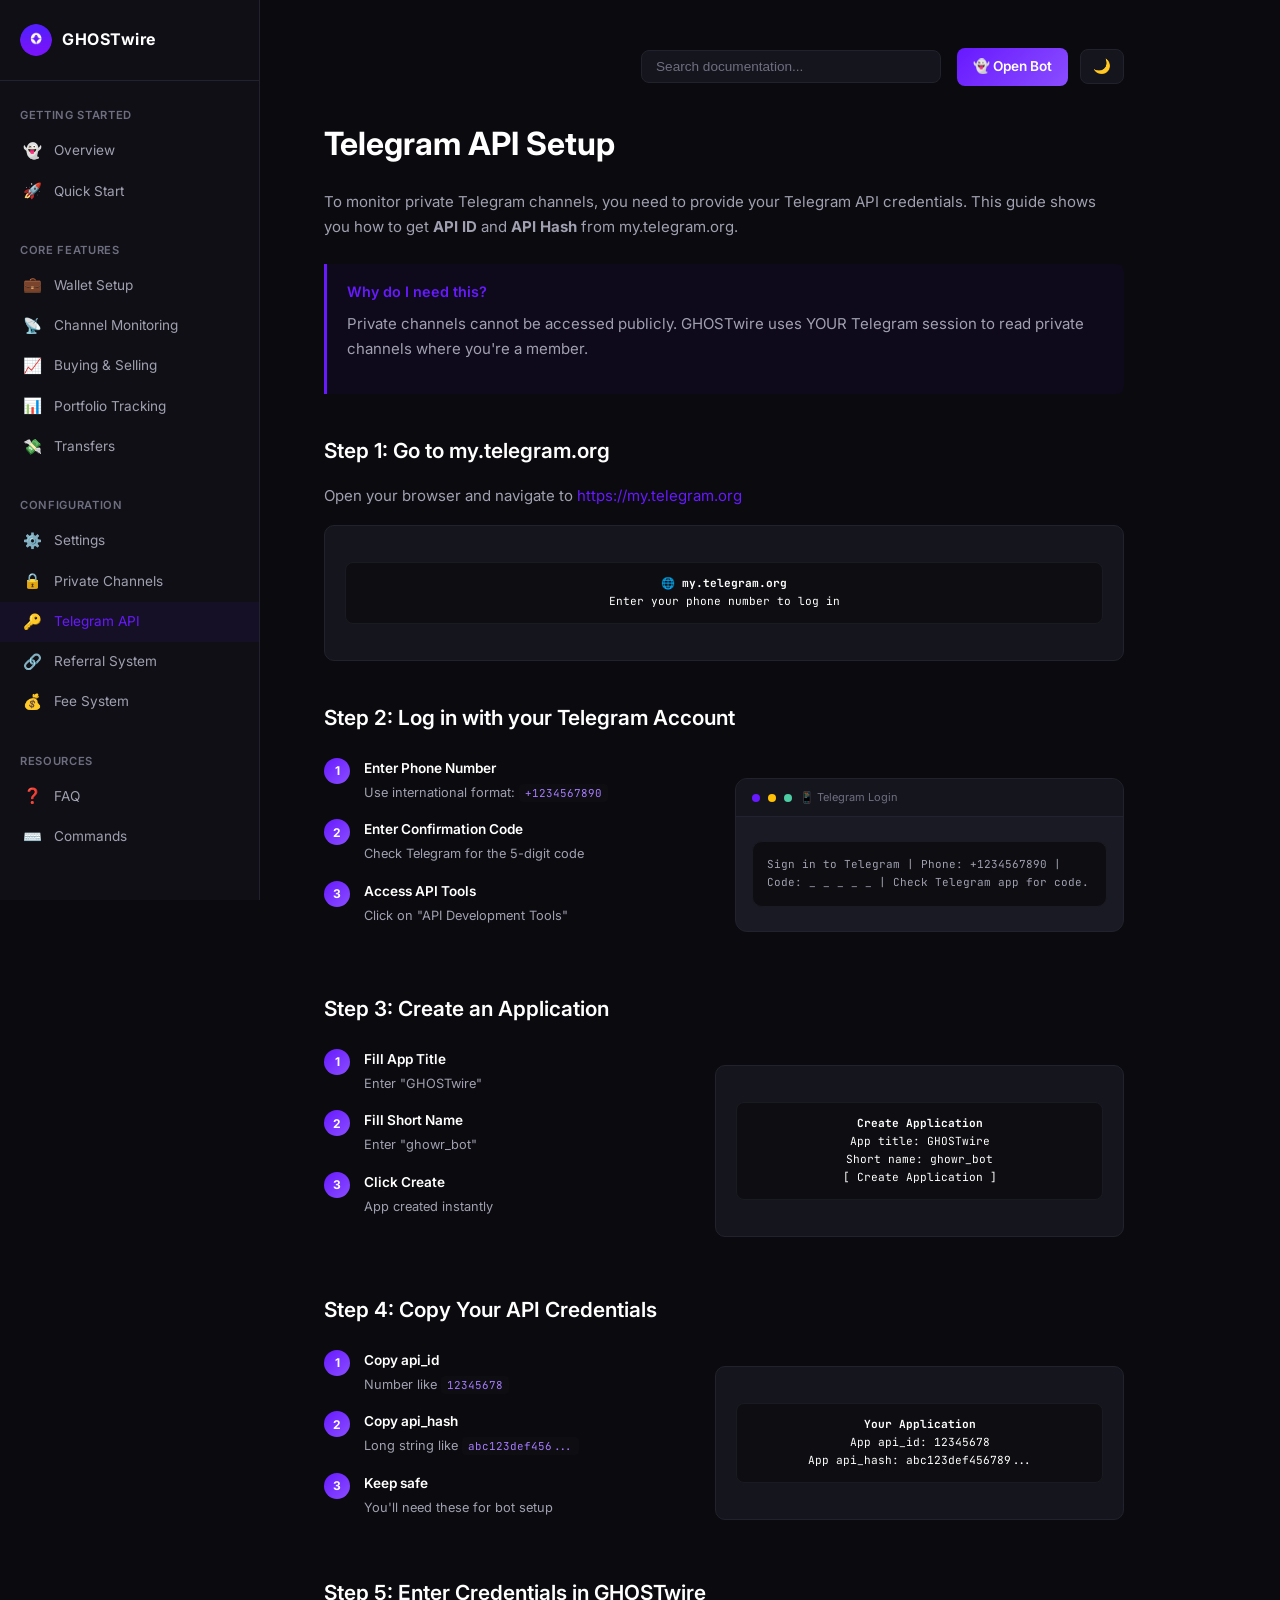
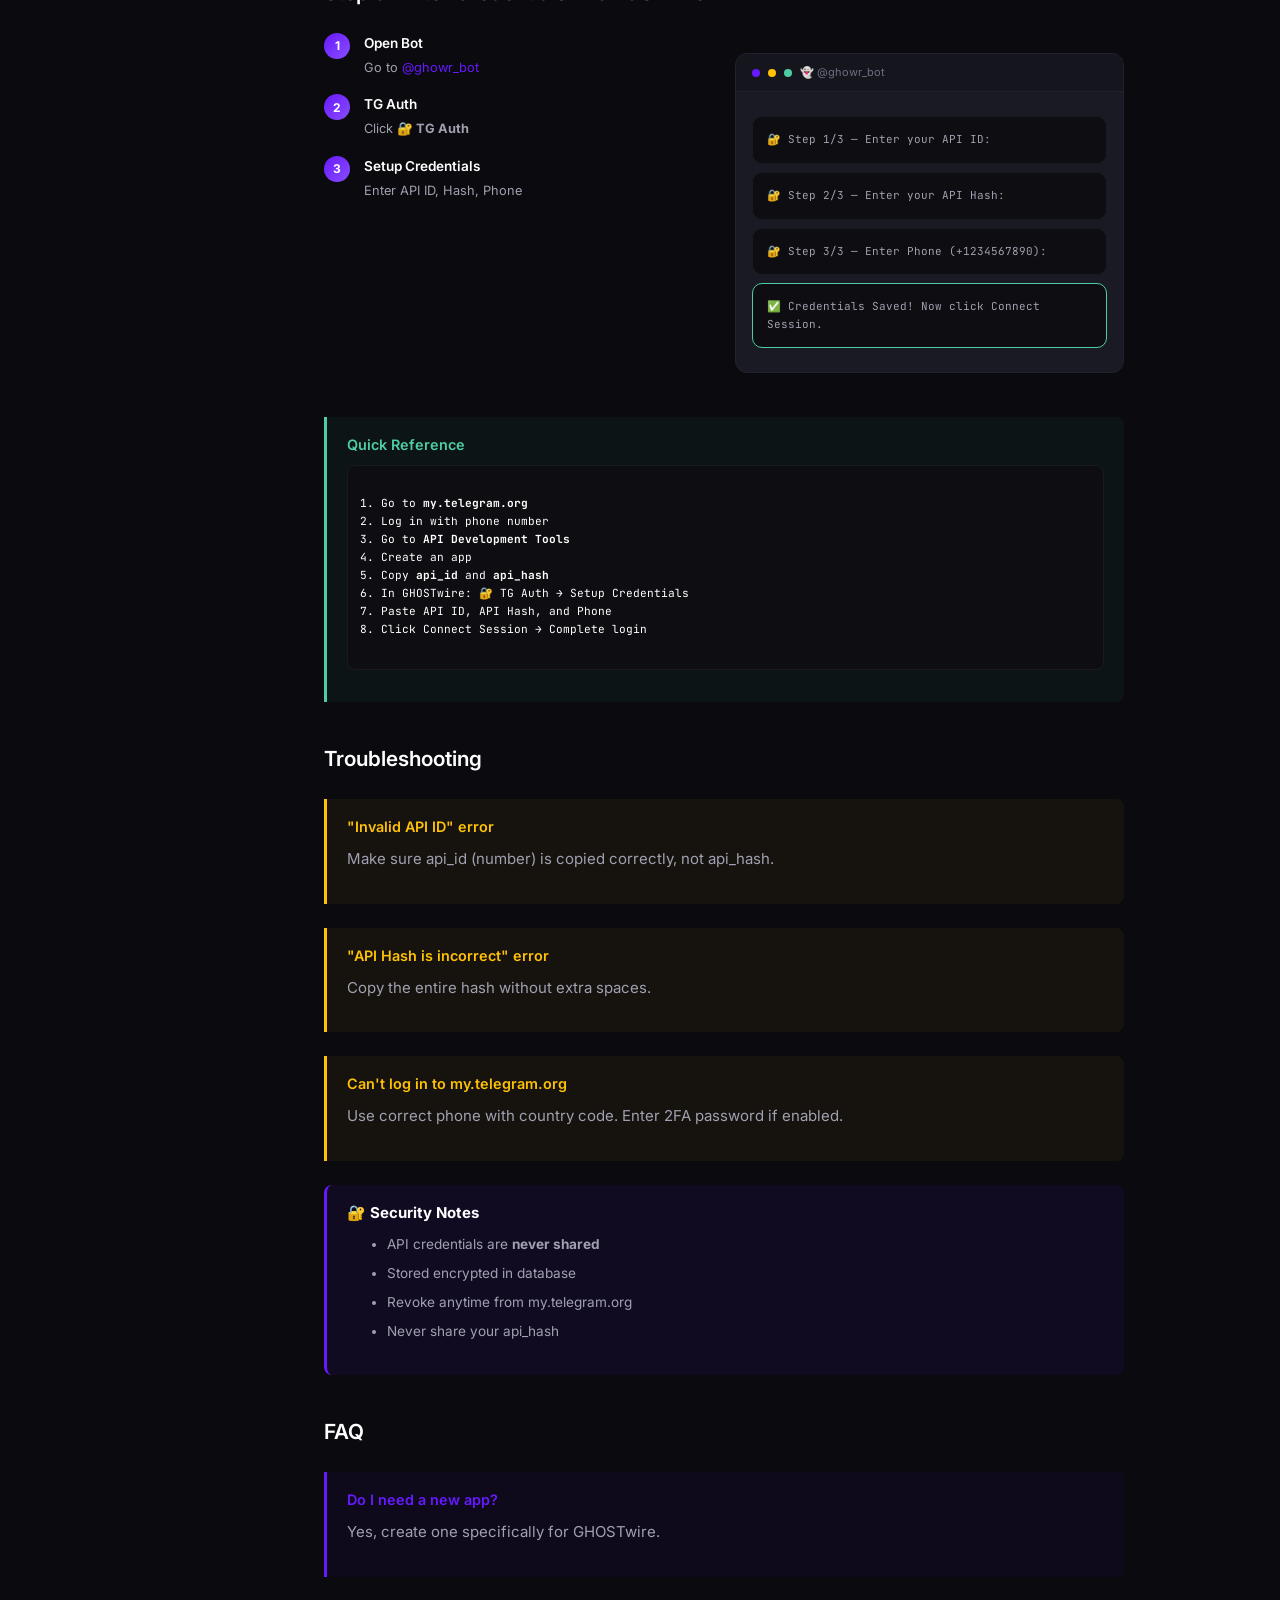
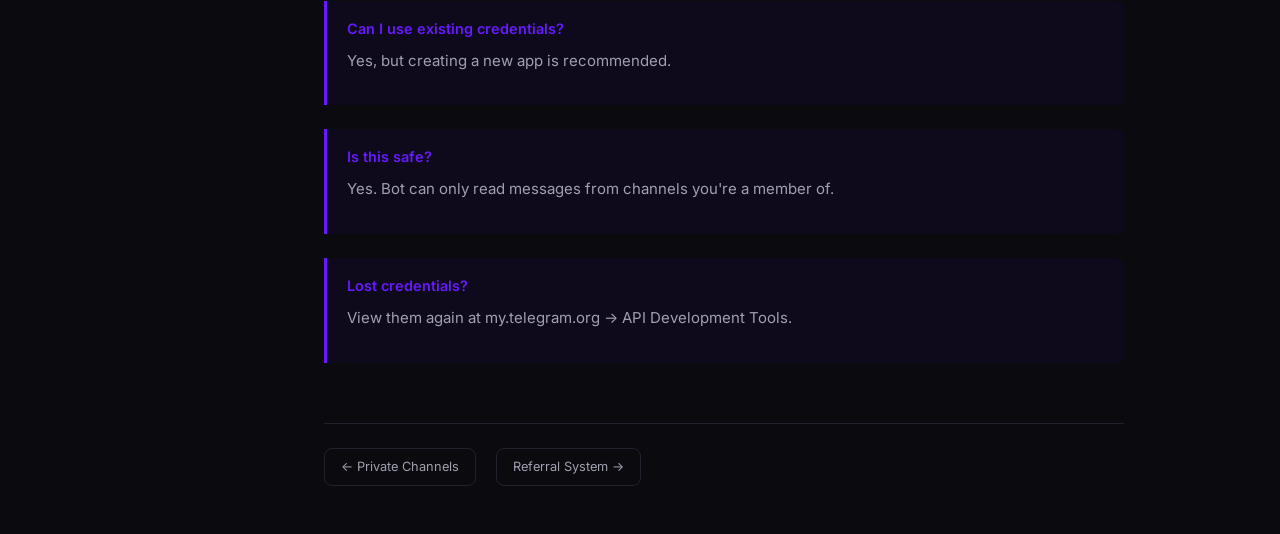
==== commit 6b31945e: "first commit" ====
--- a/api.html
+++ b/api.html
@@ -179,11 +179,11 @@
         
         <aside class="sidebar" id="sidebar">
             <div class="sidebar-header">
-                <a href="/index.html" class="logo">
-                    <div class="logo-icon">👻</div>
-                    <span class="logo-text">GHOSTwire</span>
-                </a>
-            </div>
+        <a href="/index.html" class="logo">
+            <div class="logo-icon" style="background-image: url('/assets/images/logo.png'); background-size: cover; background-position: center; width: 32px; height: 32px; border-radius: 50%;"></div>
+            <span class="logo-text">GHOSTwire</span>
+        </a>
+    </div>
             <nav class="sidebar-nav">
                 <div class="sidebar-section">
                     <div class="sidebar-section-title">Getting Started</div>
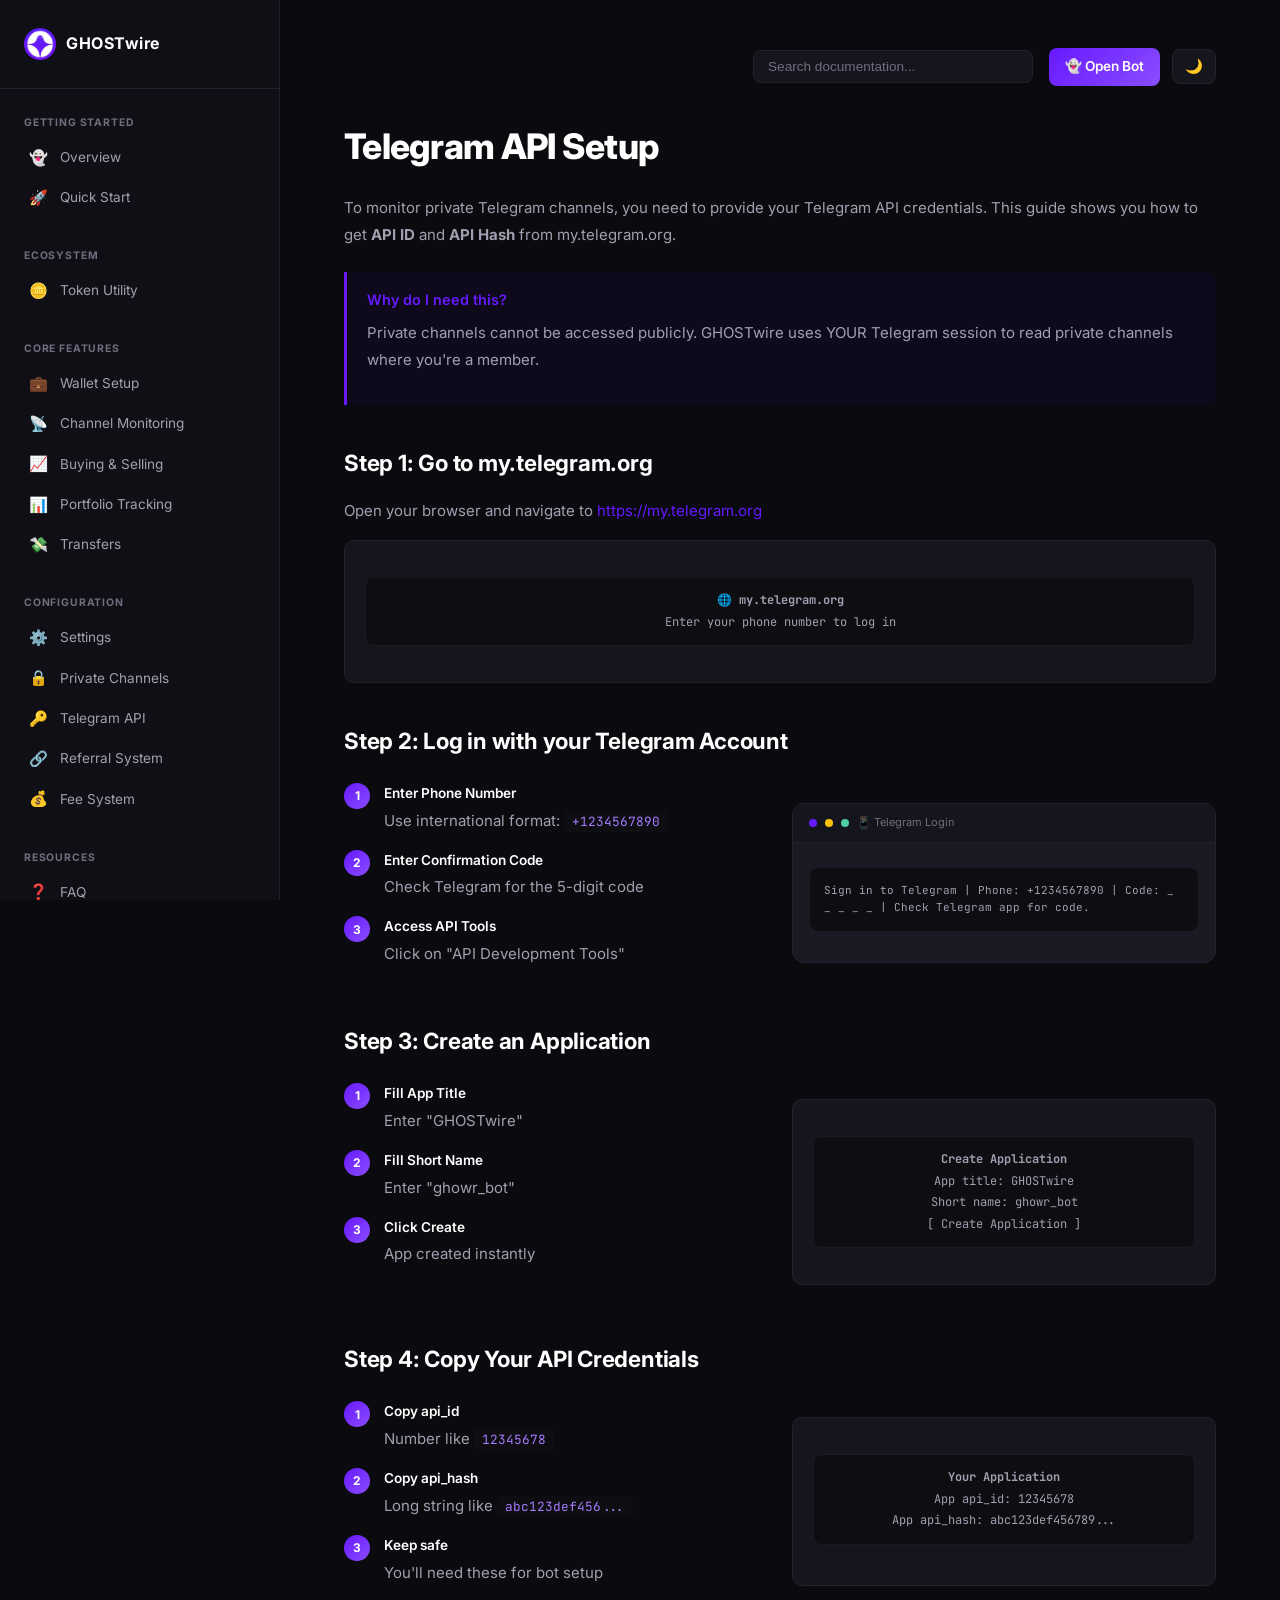
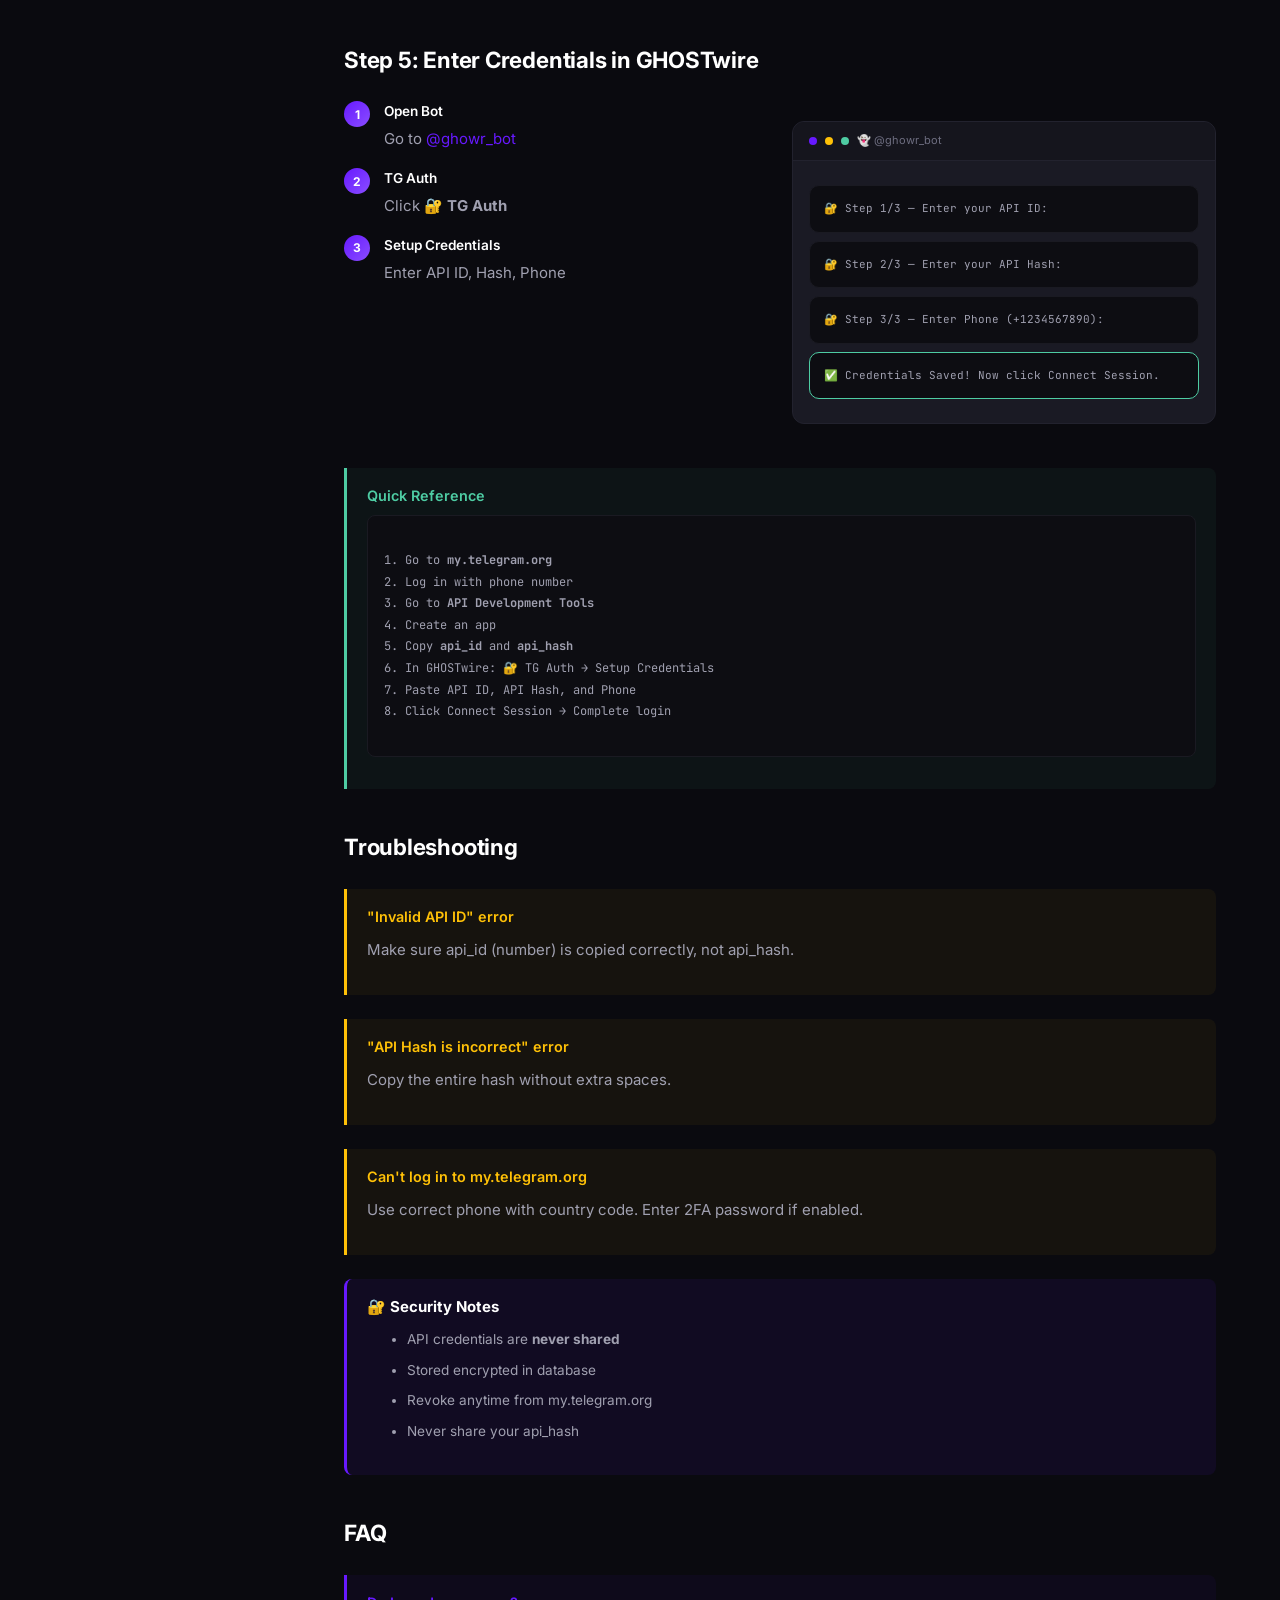
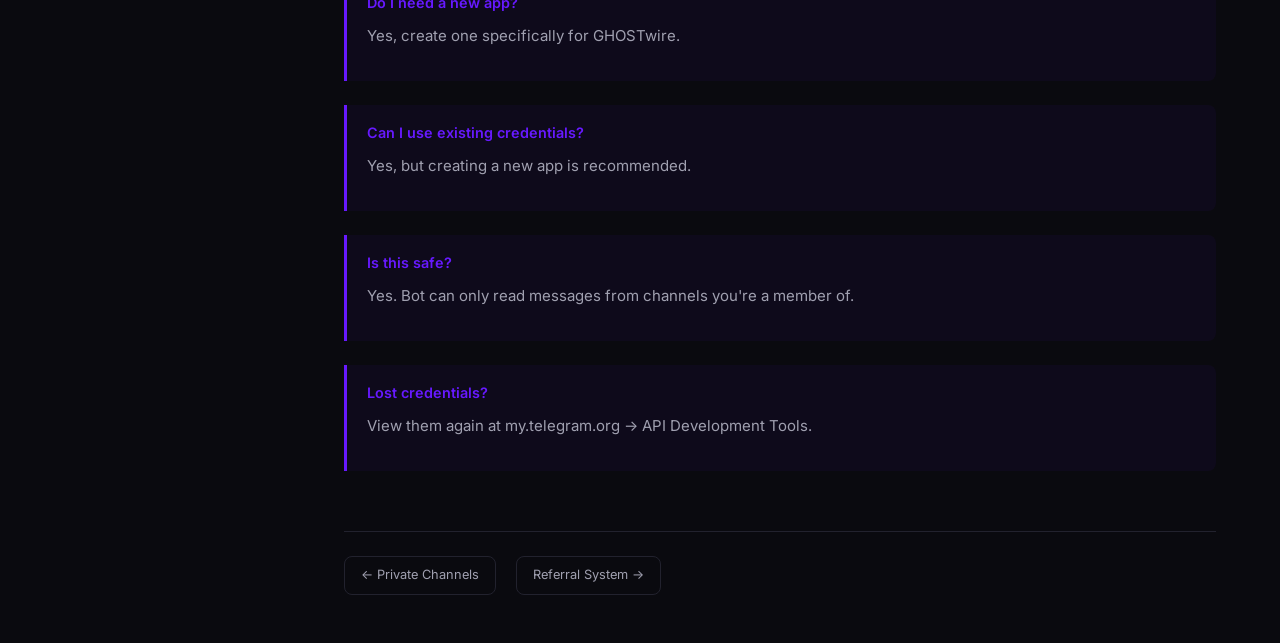
==== commit a2f9fbd4: "first commit" ====
--- a/api.html
+++ b/api.html
@@ -4,6 +4,12 @@
     <meta charset="UTF-8">
     <meta name="viewport" content="width=device-width, initial-scale=1.0">
     <title>Telegram API Setup - GHOSTwire</title>
+    
+    <!-- Favicon -->
+    <link rel="icon" type="image/png" sizes="32x32" href="assets/images/logo.png">
+    <link rel="icon" type="image/png" sizes="16x16" href="assets/images/logo.png">
+    <link rel="apple-touch-icon" sizes="180x180" href="assets/images/logo.png">
+    
     <link href="https://fonts.googleapis.com/css2?family=Inter:wght@400;500;600;700;800&family=JetBrains+Mono:wght@400;500&display=swap" rel="stylesheet">
     <style>
         * { margin: 0; padding: 0; box-sizing: border-box; }
@@ -16,14 +22,15 @@
             --text-primary: #ffffff; --text-secondary: #a0a0b0; --text-tertiary: #6e6e80;
             --border-primary: #22222e; --border-secondary: #1a1a22;
             --success: #4ecca3; --warning: #ffc107; --danger: #e94560;
-            --sidebar-width: 260px;
+            --sidebar-width: 280px;
+            --max-content-width: 900px;
             --font-mono: 'JetBrains Mono', 'Fira Code', monospace;
             --font-sans: 'Inter', -apple-system, BlinkMacSystemFont, sans-serif;
         }
 
         [data-theme="light"] {
-            --bg-primary: #ffffff; --bg-secondary: #fafafa; --bg-tertiary: #f0f0f0;
-            --bg-card: #ffffff; --bg-code: #f5f5f5;
+            --bg-primary: #ffffff; --bg-secondary: #f8f8fa; --bg-tertiary: #f0f0f2;
+            --bg-card: #ffffff; --bg-code: #f5f5f7;
             --text-primary: #1a1a2e; --text-secondary: #5a5a6e; --text-tertiary: #8a8a9e;
             --border-primary: #e0e0e8; --border-secondary: #ececf0;
         }
@@ -35,46 +42,99 @@
             color: var(--text-primary); line-height: 1.6; font-size: 15px;
         }
 
-        .page-wrapper { display: flex; min-height: 100vh; width: 100%; position: relative; }
+        .page-wrapper { 
+            display: flex; 
+            min-height: 100vh; 
+            width: 100%; 
+            position: relative;
+            justify-content: center;
+        }
 
         /* Sidebar */
         .sidebar {
-            width: var(--sidebar-width); min-width: var(--sidebar-width);
-            background: var(--bg-secondary); border-right: 1px solid var(--border-primary);
-            position: fixed; top: 0; left: 0; bottom: 0; overflow-y: auto;
-            z-index: 1000; transition: transform 0.3s ease; display: flex; flex-direction: column;
-        }
-        .sidebar-header { padding: 24px 20px; border-bottom: 1px solid var(--border-primary); }
+            width: var(--sidebar-width); 
+            min-width: var(--sidebar-width);
+            background: var(--bg-secondary); 
+            border-right: 1px solid var(--border-primary);
+            position: fixed; 
+            top: 0; 
+            left: 0; 
+            bottom: 0; 
+            overflow-y: auto;
+            z-index: 1000; 
+            transition: transform 0.3s ease; 
+            display: flex; 
+            flex-direction: column;
+        }
+        .sidebar-header { padding: 28px 24px; border-bottom: 1px solid var(--border-primary); }
         .logo { display: flex; align-items: center; gap: 10px; text-decoration: none; }
         .logo-icon { width: 32px; height: 32px; background: linear-gradient(135deg, #6719ff, #8a4dff); border-radius: 50%; display: flex; align-items: center; justify-content: center; font-size: 18px; }
         .logo-text { font-weight: 700; font-size: 1rem; letter-spacing: 0.5px; color: var(--text-primary); }
         .sidebar-nav { flex: 1; padding: 20px 0; }
         .sidebar-section { margin-bottom: 24px; }
-        .sidebar-section-title { padding: 6px 20px; font-size: 0.7rem; text-transform: uppercase; letter-spacing: 0.06em; color: var(--text-tertiary); font-weight: 600; }
-        .sidebar-link { display: flex; align-items: center; gap: 10px; padding: 8px 20px; color: var(--text-secondary); transition: all 0.2s; font-size: 0.85rem; text-decoration: none; }
+        .sidebar-section-title { padding: 6px 24px; font-size: 0.65rem; text-transform: uppercase; letter-spacing: 0.08em; color: var(--text-tertiary); font-weight: 700; }
+        .sidebar-link { 
+            display: flex; 
+            align-items: center; 
+            gap: 10px; 
+            padding: 8px 24px; 
+            color: var(--text-secondary); 
+            transition: all 0.2s; 
+            font-size: 0.85rem; 
+            text-decoration: none;
+            border-left: 2px solid transparent;
+        }
         .sidebar-link:hover { color: var(--text-primary); background: var(--bg-tertiary); }
-        .sidebar-link.active { color: var(--accent-primary); background: rgba(103, 25, 255, 0.08); }
+        .sidebar-link.active { 
+            color: var(--accent-primary); 
+            background: rgba(103, 25, 255, 0.06);
+            border-left-color: var(--accent-primary);
+        }
         .sidebar-link .icon { font-size: 0.95rem; width: 24px; text-align: center; }
-        .sidebar-footer { padding: 20px; border-top: 1px solid var(--border-primary); font-size: 0.7rem; color: var(--text-tertiary); text-align: center; }
+        .sidebar-footer { padding: 20px 24px; border-top: 1px solid var(--border-primary); font-size: 0.7rem; color: var(--text-tertiary); text-align: center; }
         .sidebar-footer a { color: var(--text-tertiary); text-decoration: none; }
         .sidebar-footer a:hover { color: var(--accent-primary); }
 
-        /* Main Content */
-        .main-content { flex: 1; margin-left: var(--sidebar-width); padding: 48px 64px; min-height: 100vh; width: calc(100% - var(--sidebar-width)); background: var(--bg-primary); }
-        .content-container { max-width: 800px; width: 100%; }
-
-        h1 { font-size: 2rem; font-weight: 700; margin-bottom: 20px; color: var(--text-primary); }
-        h2 { font-size: 1.3rem; font-weight: 600; margin-top: 40px; margin-bottom: 16px; color: var(--text-primary); }
-        h3 { font-size: 1rem; font-weight: 600; margin-top: 24px; margin-bottom: 12px; color: var(--text-primary); }
-        h4 { font-size: 0.9rem; font-weight: 600; margin-top: 16px; margin-bottom: 8px; color: var(--text-primary); }
-        p { margin-bottom: 16px; color: var(--text-secondary); line-height: 1.7; }
+        /* Main Content - Centered */
+        .main-content { 
+            flex: 1; 
+            margin-left: var(--sidebar-width); 
+            padding: 48px 64px; 
+            min-height: 100vh; 
+            background: var(--bg-primary);
+            display: flex;
+            justify-content: center;
+        }
+        .content-container { 
+            max-width: var(--max-content-width); 
+            width: 100%; 
+        }
+
+        h1 { 
+            font-size: 2.2rem; 
+            font-weight: 800; 
+            margin-bottom: 20px; 
+            color: var(--text-primary);
+            letter-spacing: -0.02em;
+        }
+        h2 { 
+            font-size: 1.4rem; 
+            font-weight: 700; 
+            margin-top: 40px; 
+            margin-bottom: 16px; 
+            color: var(--text-primary);
+            letter-spacing: -0.01em;
+        }
+        h3 { font-size: 1.1rem; font-weight: 600; margin-top: 28px; margin-bottom: 12px; color: var(--text-primary); }
+        h4 { font-size: 0.95rem; font-weight: 600; margin-top: 16px; margin-bottom: 8px; color: var(--text-primary); }
+        p { margin-bottom: 16px; color: var(--text-secondary); line-height: 1.8; }
         a { color: var(--accent-primary); text-decoration: none; }
         a:hover { text-decoration: underline; }
-        code { font-family: var(--font-mono); font-size: 0.85em; background: var(--bg-code); padding: 2px 6px; border-radius: 4px; color: #a67cff; }
+        code { font-family: var(--font-mono); font-size: 0.85em; background: var(--bg-code); padding: 2px 8px; border-radius: 4px; color: #a67cff; }
 
         /* Top Navigation */
         .top-nav { display: flex; justify-content: flex-end; align-items: center; padding: 0 0 32px 0; gap: 16px; flex-wrap: wrap; }
-        .search-wrapper { position: relative; flex: 1; max-width: 300px; min-width: 200px; }
+        .search-wrapper { position: relative; flex: 1; max-width: 280px; min-width: 160px; }
         .search-box { background: var(--bg-tertiary); border: 1px solid var(--border-primary); border-radius: 8px; padding: 8px 14px; color: var(--text-primary); font-size: 0.85rem; width: 100%; transition: all 0.2s; }
         .search-box:focus { outline: none; border-color: var(--accent-primary); }
         .search-box::placeholder { color: var(--text-tertiary); }
@@ -110,20 +170,25 @@
         .bot-button:hover { border-color: var(--accent-primary); }
 
         /* Steps */
-        .step-with-preview { display: flex; flex-wrap: wrap; gap: 24px; margin: 24px 0; }
-        .step-with-preview > div { flex: 1; min-width: 240px; }
+        .step-with-preview { 
+            display: grid; 
+            grid-template-columns: 1fr 1fr; 
+            gap: 24px; 
+            margin: 24px 0; 
+        }
+        .step-with-preview > div { min-width: 0; }
         .steps { counter-reset: step; list-style: none; padding: 0; }
         .step { counter-increment: step; position: relative; padding-left: 40px; margin-bottom: 16px; }
         .step::before { content: counter(step); position: absolute; left: 0; top: 0; width: 26px; height: 26px; background: var(--accent-gradient); border-radius: 50%; display: flex; align-items: center; justify-content: center; font-weight: 700; font-size: 0.75rem; color: white; }
         .step-title { font-weight: 600; font-size: 0.85rem; margin-bottom: 2px; }
-        .step p { font-size: 0.8rem; margin-bottom: 0; }
+        .step p { fontSize: 0.8rem; margin-bottom: 0; }
 
         /* Info Box */
         .info-box { background: rgba(103, 25, 255, 0.08); border-left: 3px solid #6719ff; padding: 16px 20px; border-radius: 8px; margin: 24px 0; }
-        .code-block { background: var(--bg-code); border-radius: 8px; padding: 12px; font-family: var(--font-mono); font-size: 0.7rem; overflow-x: auto; white-space: pre-wrap; word-break: break-word; border: 1px solid var(--border-secondary); margin: 16px 0; }
+        .code-block { background: var(--bg-code); border-radius: 8px; padding: 12px 16px; font-family: var(--font-mono); font-size: 0.75rem; overflow-x: auto; white-space: pre-wrap; word-break: break-word; border: 1px solid var(--border-secondary); margin: 16px 0; line-height: 1.8; color: var(--text-secondary); }
         .screenshot-placeholder { background: var(--bg-tertiary); border: 1px solid var(--border-primary); border-radius: 10px; padding: 20px; text-align: center; margin: 16px 0; }
 
-        ul { color: var(--text-secondary); padding-left: 20px; margin-bottom: 16px; line-height: 1.7; }
+        ul { color: var(--text-secondary); padding-left: 20px; margin-bottom: 16px; line-height: 1.8; }
         li { margin-bottom: 6px; font-size: 0.85rem; }
 
         .page-footer { margin-top: 60px; padding-top: 24px; border-top: 1px solid var(--border-primary); display: flex; justify-content: space-between; flex-wrap: wrap; gap: 16px; }
@@ -142,7 +207,7 @@
         @media (max-width: 1024px) {
             .sidebar { transform: translateX(-100%); }
             .sidebar.open { transform: translateX(0); }
-            .main-content { margin-left: 0 !important; padding: 20px !important; width: 100% !important; }
+            .main-content { margin-left: 0 !important; padding: 20px !important; }
             .mobile-menu-btn { display: flex !important; }
             .sidebar-overlay.active { display: block; }
             .top-nav { padding-left: 60px !important; padding-top: 8px !important; }
@@ -153,7 +218,7 @@
             .top-nav { flex-direction: column; align-items: stretch; padding-left: 60px !important; padding-top: 8px !important; gap: 10px; }
             .search-wrapper { max-width: 100%; width: 100%; order: 1; }
             .top-nav-actions { order: 2; justify-content: flex-end; }
-            .step-with-preview { flex-direction: column; }
+            .step-with-preview { grid-template-columns: 1fr; }
             .step-with-preview > div { min-width: 100%; }
             .footer-nav { flex-direction: column; width: 100%; }
             .footer-nav a { justify-content: center; }
@@ -179,42 +244,47 @@
         
         <aside class="sidebar" id="sidebar">
             <div class="sidebar-header">
-        <a href="/index.html" class="logo">
-            <div class="logo-icon" style="background-image: url('/assets/images/logo.png'); background-size: cover; background-position: center; width: 32px; height: 32px; border-radius: 50%;"></div>
-            <span class="logo-text">GHOSTwire</span>
-        </a>
-    </div>
+                <a href="/index.html" class="logo">
+                    <div class="logo-icon" style="background-image: url('assets/images/logo.png'); background-size: cover; background-position: center; width: 32px; height: 32px; border-radius: 50%;"></div>
+                    <span class="logo-text">GHOSTwire</span>
+                </a>
+            </div>
             <nav class="sidebar-nav">
-                <div class="sidebar-section">
-                    <div class="sidebar-section-title">Getting Started</div>
-                    <a href="/index.html" class="sidebar-link"><span class="icon">👻</span> Overview</a>
-                    <a href="/getting-started.html" class="sidebar-link"><span class="icon">🚀</span> Quick Start</a>
-                </div>
-                <div class="sidebar-section">
-                    <div class="sidebar-section-title">Core Features</div>
-                    <a href="/wallet.html" class="sidebar-link"><span class="icon">💼</span> Wallet Setup</a>
-                    <a href="/channels.html" class="sidebar-link"><span class="icon">📡</span> Channel Monitoring</a>
-                    <a href="/trading.html" class="sidebar-link"><span class="icon">📈</span> Buying & Selling</a>
-                    <a href="/portfolio.html" class="sidebar-link"><span class="icon">📊</span> Portfolio Tracking</a>
-                    <a href="/transfers.html" class="sidebar-link"><span class="icon">💸</span> Transfers</a>
-                </div>
-                <div class="sidebar-section">
-                    <div class="sidebar-section-title">Configuration</div>
-                    <a href="/settings.html" class="sidebar-link"><span class="icon">⚙️</span> Settings</a>
-                    <a href="/private-channels.html" class="sidebar-link"><span class="icon">🔒</span> Private Channels</a>
-                    <a href="/api.html" class="sidebar-link active"><span class="icon">🔑</span> Telegram API</a>
-                    <a href="/referrals.html" class="sidebar-link"><span class="icon">🔗</span> Referral System</a>
-                    <a href="/fees.html" class="sidebar-link"><span class="icon">💰</span> Fee System</a>
-                </div>
-                <div class="sidebar-section">
-                    <div class="sidebar-section-title">Resources</div>
-                    <a href="/faq.html" class="sidebar-link"><span class="icon">❓</span> FAQ</a>
-                    <a href="/commands.html" class="sidebar-link"><span class="icon">⌨️</span> Commands</a>
-                </div>
-            </nav>
+    <div class="sidebar-section">
+        <div class="sidebar-section-title">Getting Started</div>
+        <a href="/index.html" class="sidebar-link"><span class="icon">👻</span> Overview</a>
+        <a href="/getting-started.html" class="sidebar-link"><span class="icon">🚀</span> Quick Start</a>
+    </div>
+    <div class="sidebar-section">
+        <div class="sidebar-section-title">Ecosystem</div>
+        <a href="/token-utility.html" class="sidebar-link"><span class="icon">🪙</span> Token Utility</a>
+    </div>
+    <div class="sidebar-section">
+        <div class="sidebar-section-title">Core Features</div>
+        <a href="/wallet.html" class="sidebar-link"><span class="icon">💼</span> Wallet Setup</a>
+        <a href="/channels.html" class="sidebar-link"><span class="icon">📡</span> Channel Monitoring</a>
+        <a href="/trading.html" class="sidebar-link"><span class="icon">📈</span> Buying & Selling</a>
+        <a href="/portfolio.html" class="sidebar-link"><span class="icon">📊</span> Portfolio Tracking</a>
+        <a href="/transfers.html" class="sidebar-link"><span class="icon">💸</span> Transfers</a>
+    </div>
+    <div class="sidebar-section">
+        <div class="sidebar-section-title">Configuration</div>
+        <a href="/settings.html" class="sidebar-link"><span class="icon">⚙️</span> Settings</a>
+        <a href="/private-channels.html" class="sidebar-link"><span class="icon">🔒</span> Private Channels</a>
+        <a href="/api.html" class="sidebar-link"><span class="icon">🔑</span> Telegram API</a>
+        <a href="/referrals.html" class="sidebar-link"><span class="icon">🔗</span> Referral System</a>
+        <a href="/fees.html" class="sidebar-link"><span class="icon">💰</span> Fee System</a>
+    </div>
+    <div class="sidebar-section">
+        <div class="sidebar-section-title">Resources</div>
+        <a href="/faq.html" class="sidebar-link"><span class="icon">❓</span> FAQ</a>
+        <a href="/commands.html" class="sidebar-link"><span class="icon">⌨️</span> Commands</a>
+    </div>
+</nav>
             <div class="sidebar-footer">
                 <p>© 2026 GHOSTwire</p>
                 <p><a href="https://t.me/ghowr_bot" target="_blank">@ghowr_bot</a></p>
+                <p style="margin-top: 4px;"><a href="https://www.ghostwirebot.tech/" target="_blank" style="color: var(--accent-primary);">🌐 ghostwirebot.tech</a></p>
             </div>
         </aside>
         
